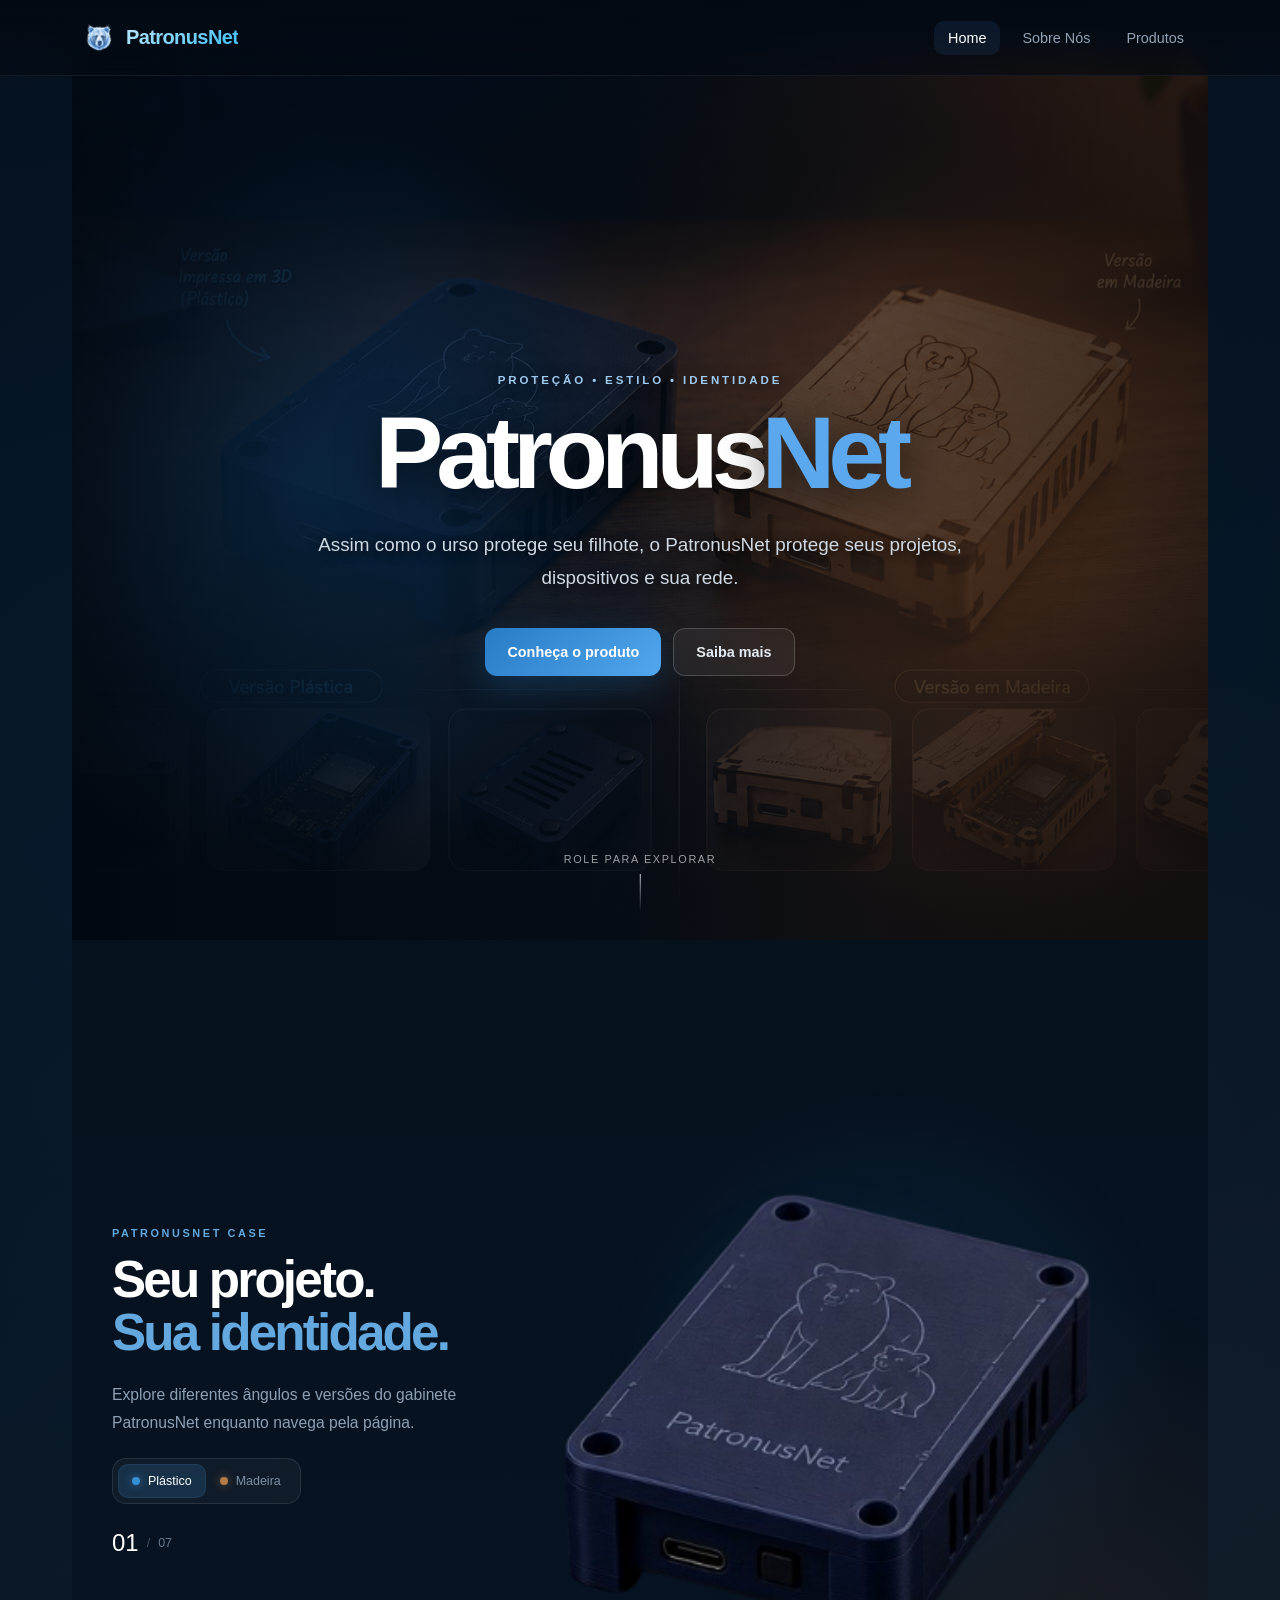
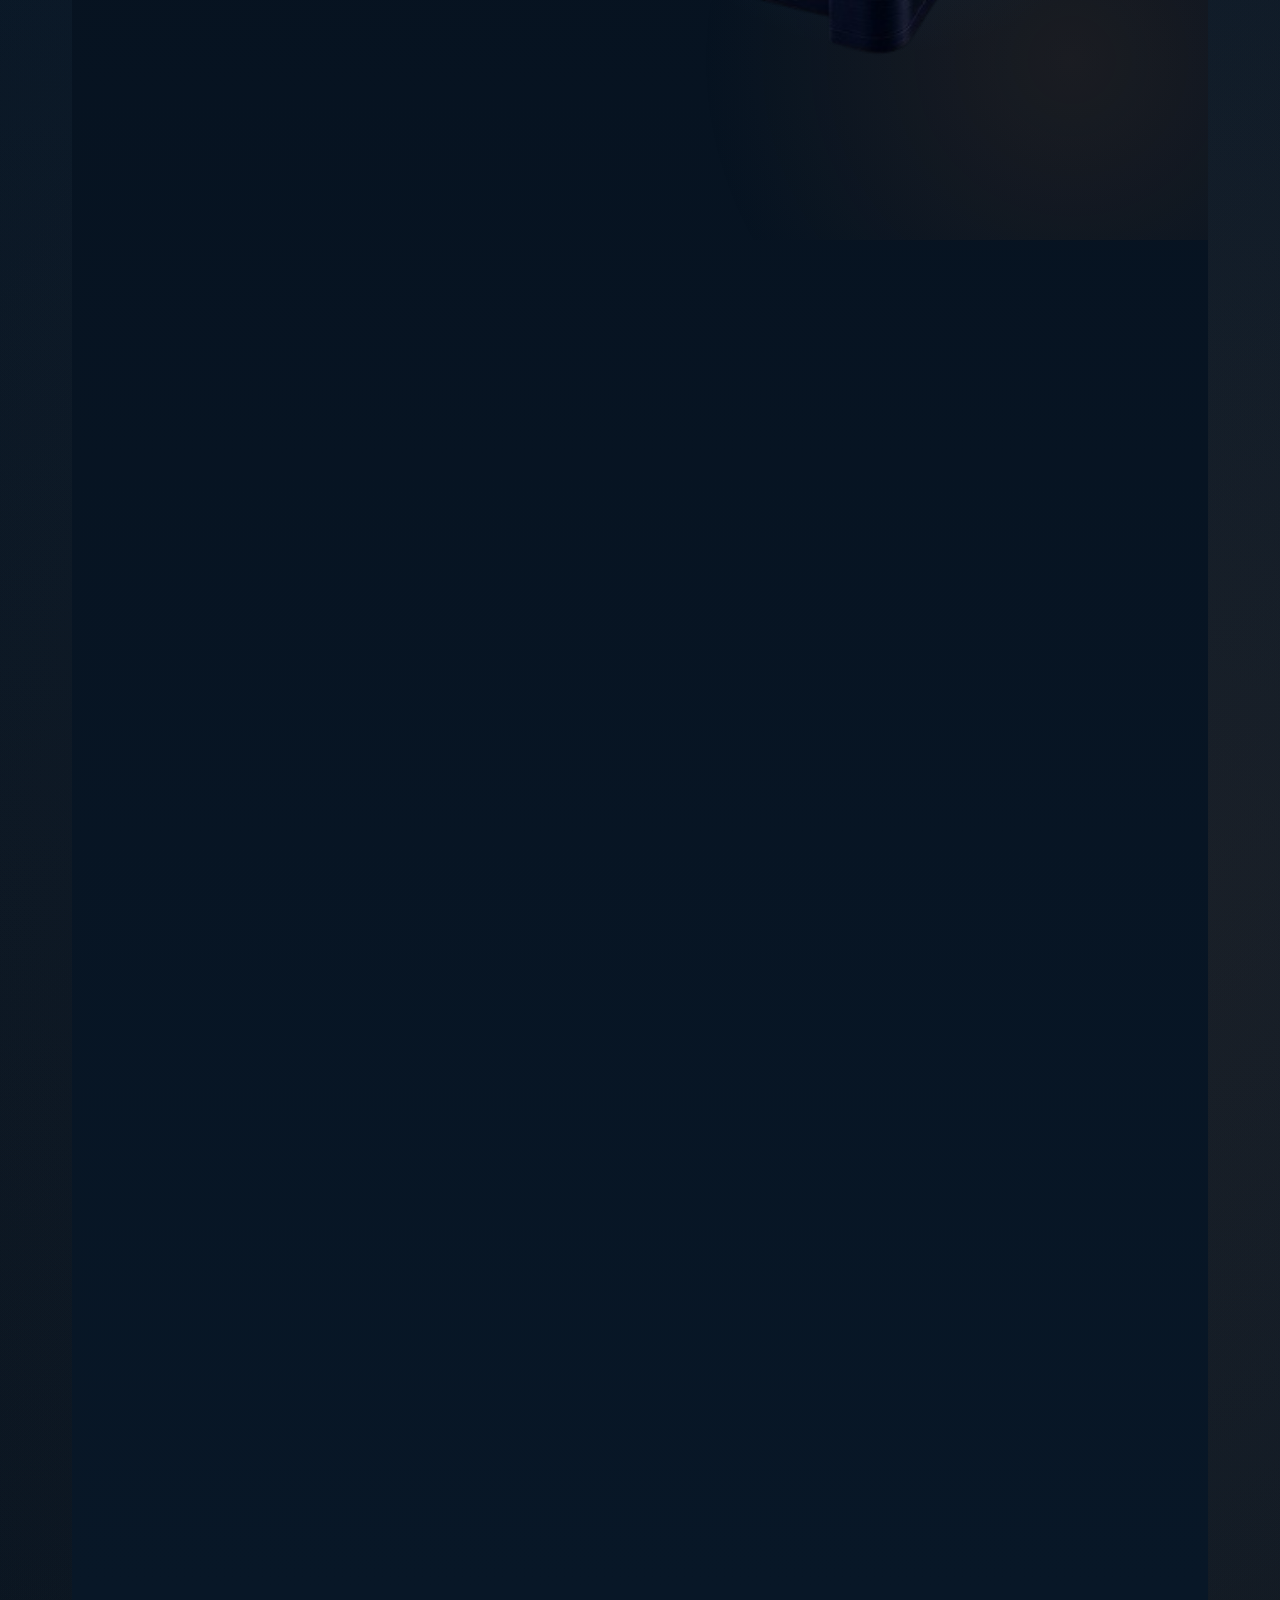
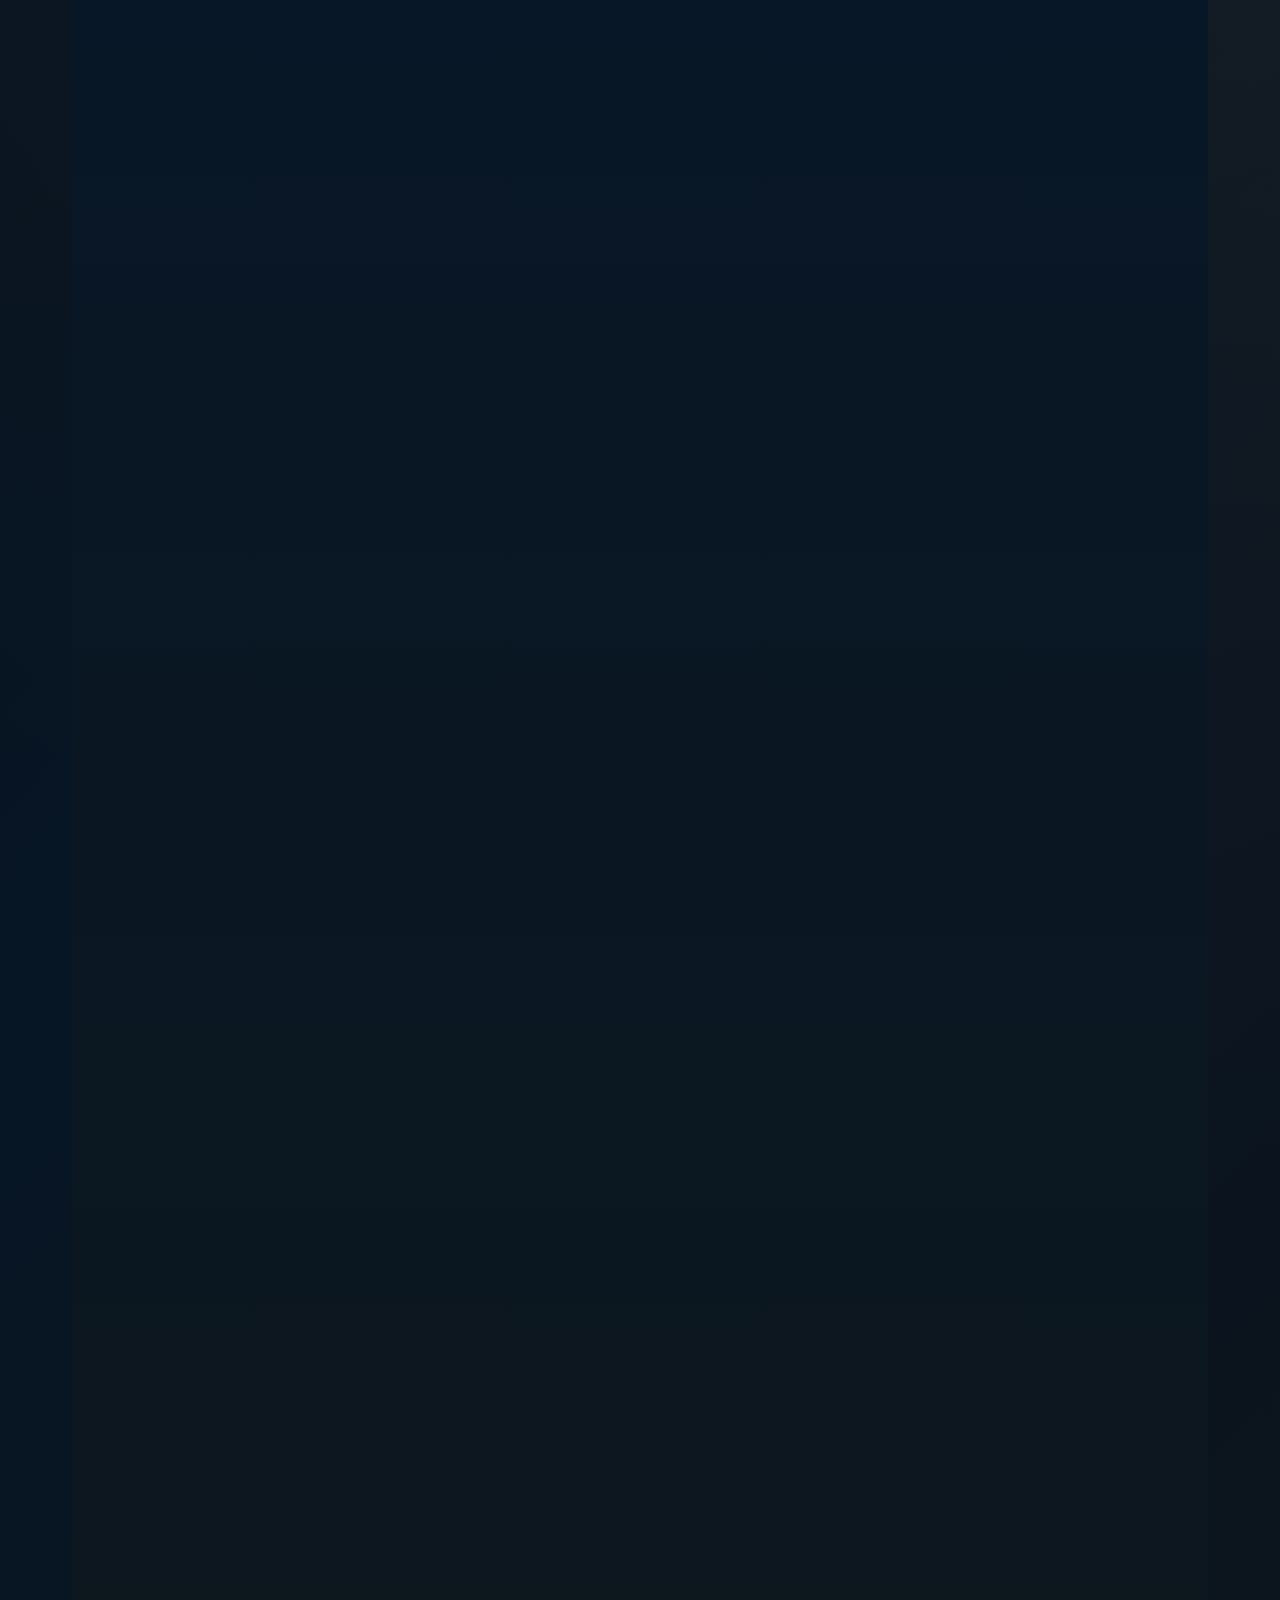
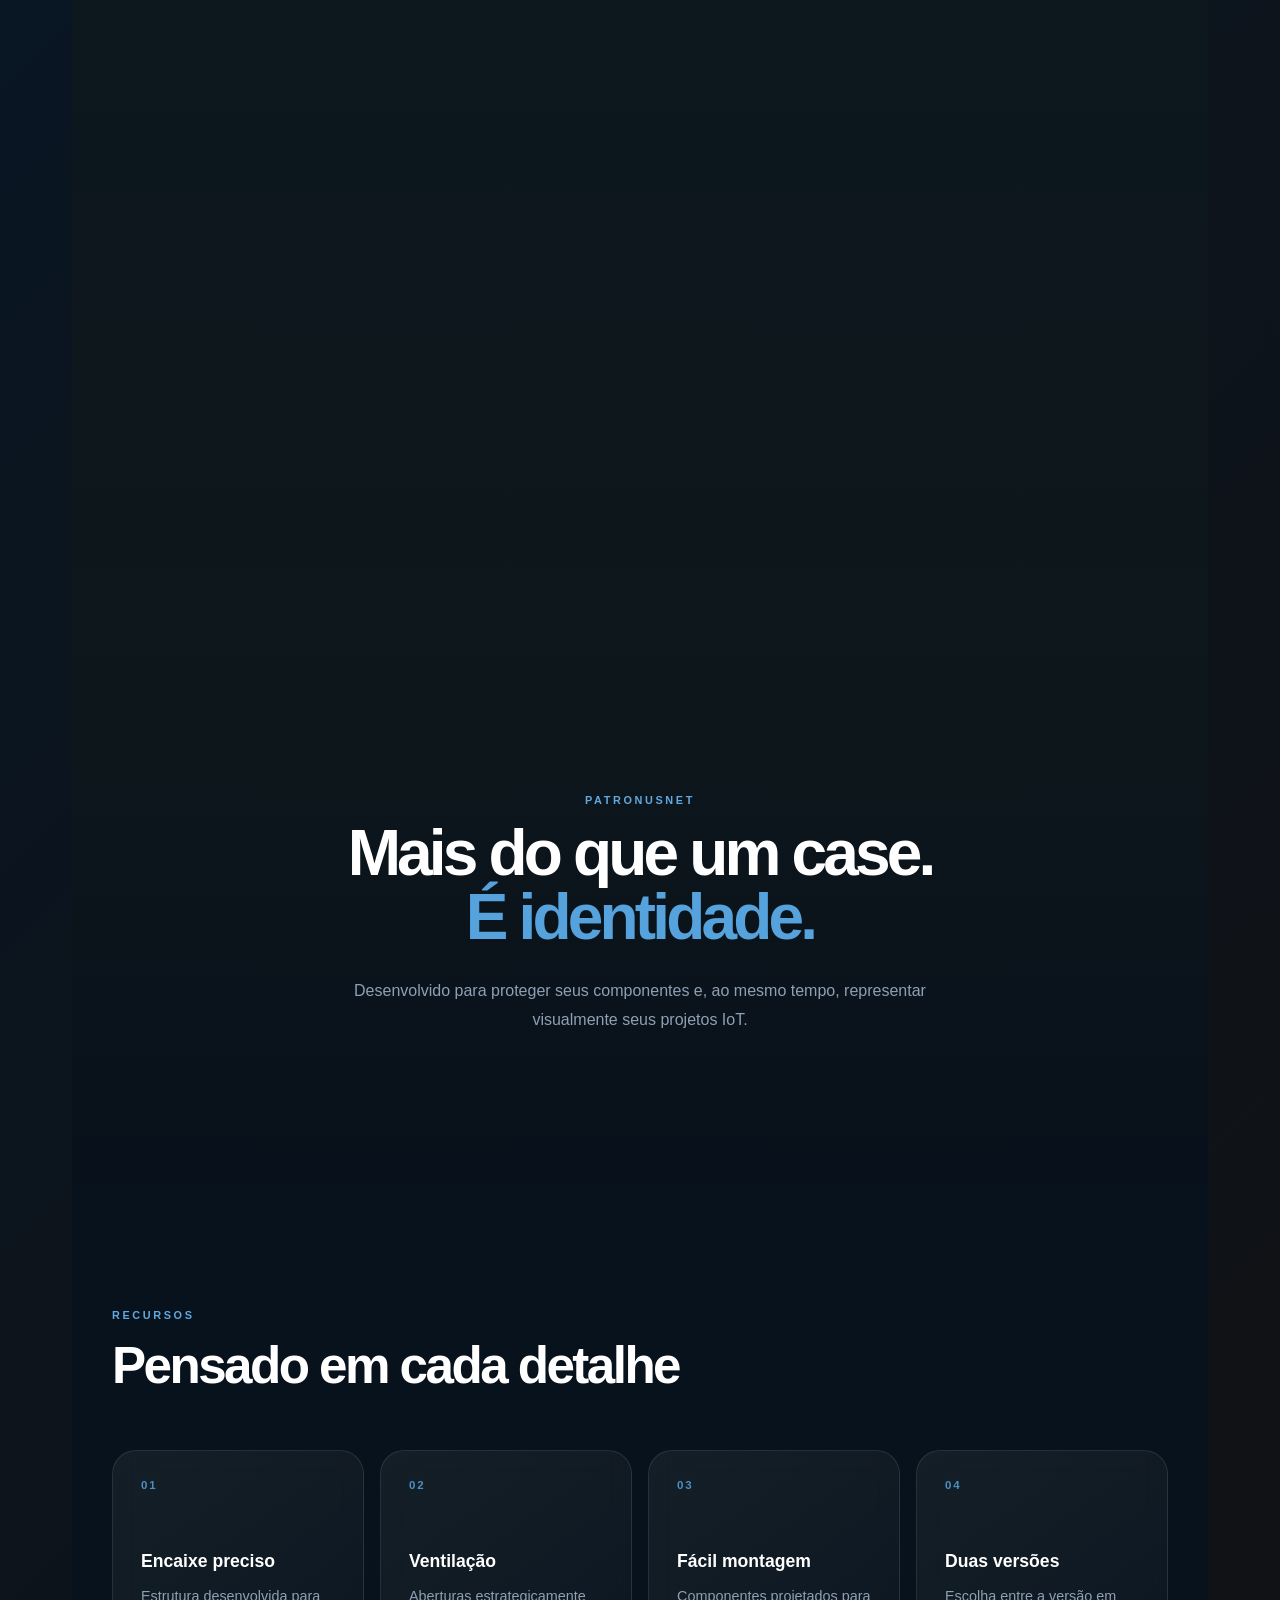
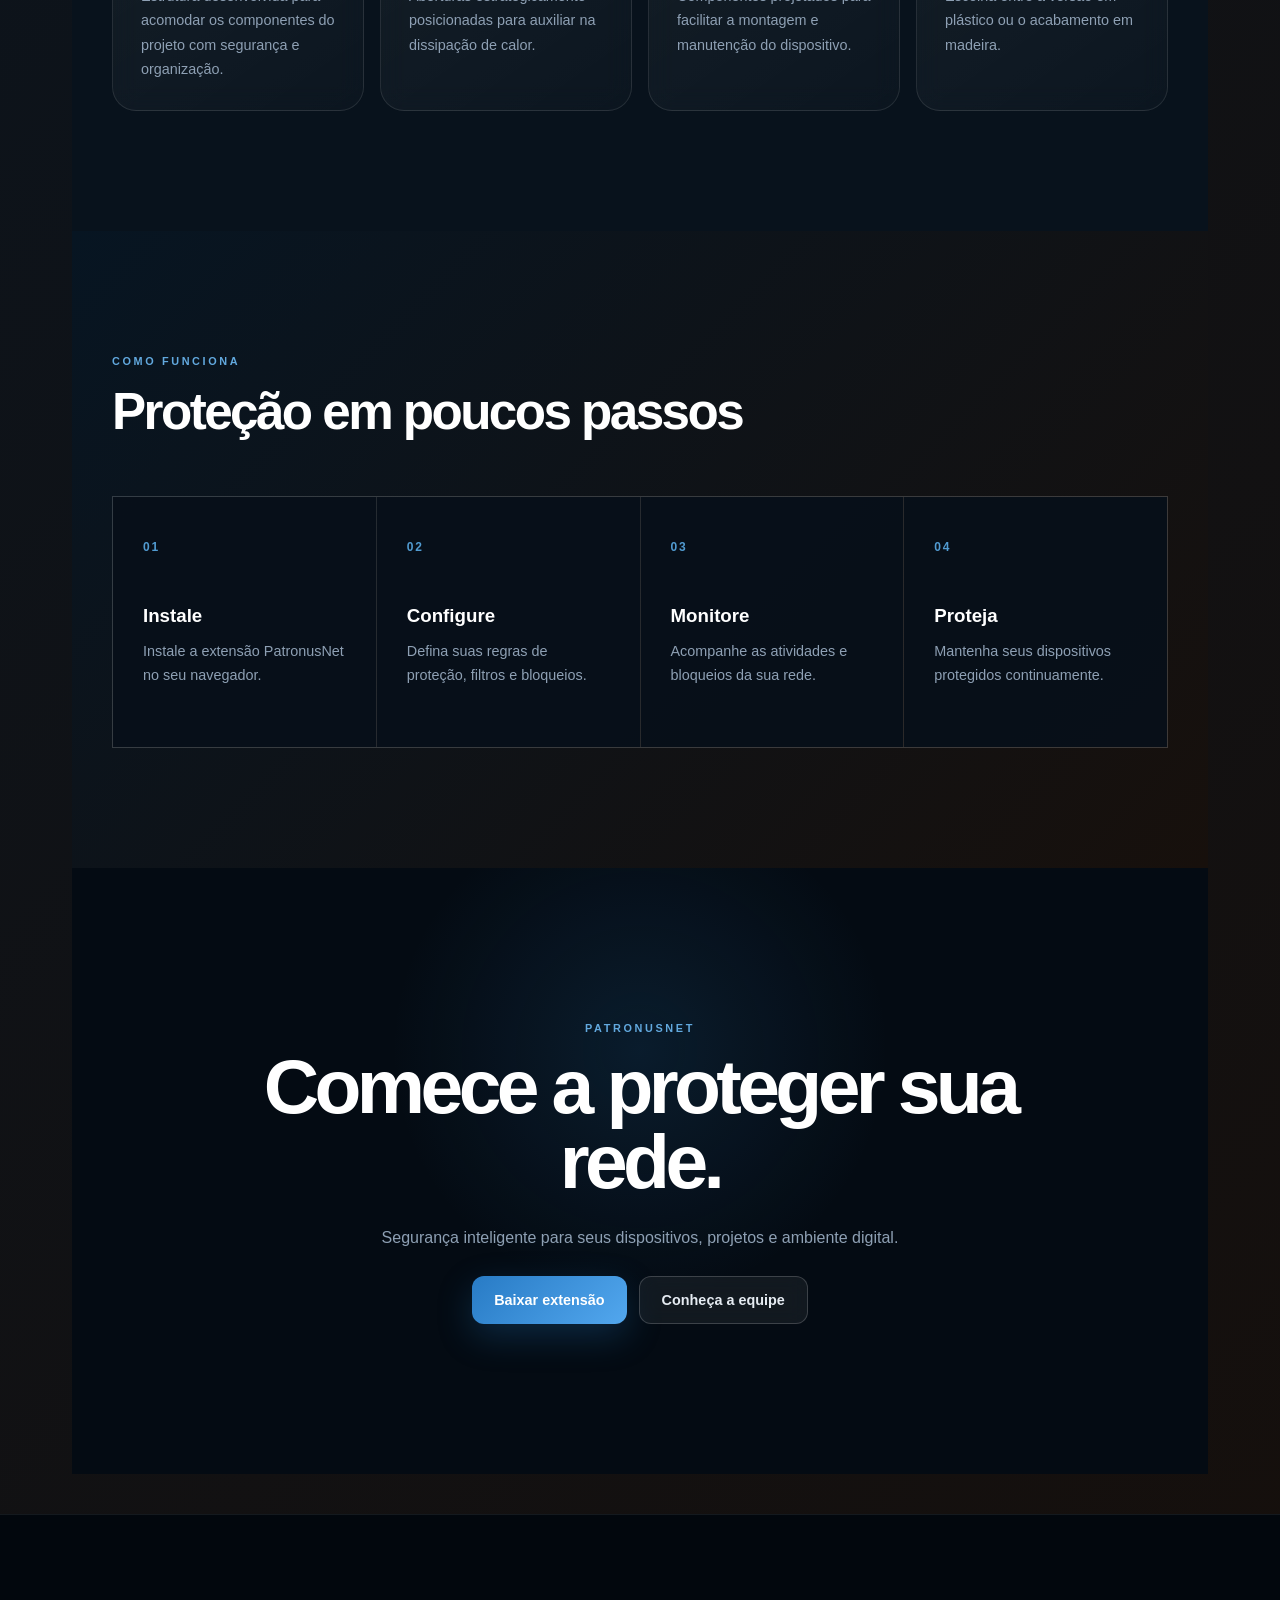
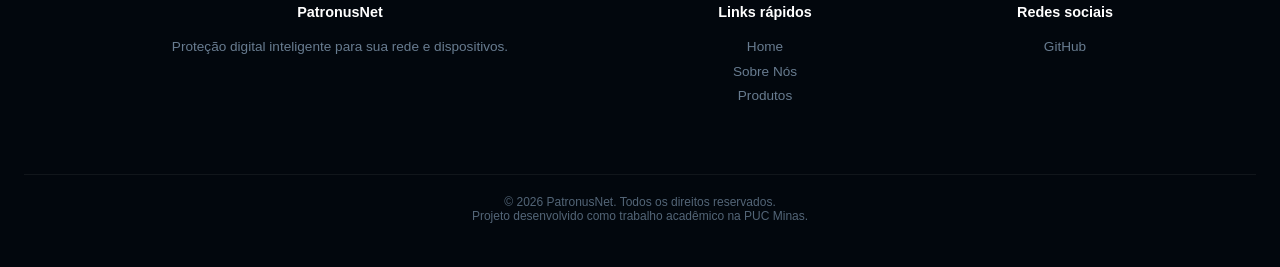
==== index.html @ 96ed6b85 "nova versao" ====
<!DOCTYPE html>
<html lang="pt-BR">

<head>
    <meta charset="UTF-8">

    <meta name="viewport" content="width=device-width, initial-scale=1.0">

    <meta name="description"
        content="PatronusNet: proteção inteligente e monitoramento de atividades online.">

    <meta name="keywords"
        content="PatronusNet, proteção digital, IoT, segurança, rede, DNS">

    <meta name="author" content="PatronusNet">

    <meta property="og:title" content="PatronusNet - Proteção Digital Inteligente">
    <meta property="og:description"
        content="Proteção, estilo e identidade para seus projetos IoT.">
    <meta property="og:type" content="website">

    <title>PatronusNet | Proteção Digital Inteligente</title>

    <link rel="shortcut icon"
        href="assets/img/favi-icon.png"
        type="image/png">

    <link rel="stylesheet" href="assets/css/style.css">
    <link rel="stylesheet" href="assets/css/index.css">
</head>

<body>

    <!-- =========================================
         HEADER
    ========================================== -->

    <header class="site-header">

        <nav class="nav-container">

            <a href="index.html" class="logo-txt">

                <img
                    src="assets/img/favi-icon.png"
                    alt="PatronusNet"
                    class="logo-icon"
                >

                <span>
                    Patronus<span>Net</span>
                </span>

            </a>

            <ul class="nav-links">

                <li>
                    <a href="index.html" class="active">
                        Home
                    </a>
                </li>

                <li>
                    <a href="sobre-nos.html">
                        Sobre Nós
                    </a>
                </li>

                <li>
                    <a href="produto.html">
                        Produtos
                    </a>
                </li>

            </ul>

        </nav>

    </header>


    <main>

        <!-- =========================================
             HERO
        ========================================== -->

        <section class="hero">

            <div class="hero-background"></div>

            <div class="hero-content">

                <span class="hero-kicker">
                    PROTEÇÃO • ESTILO • IDENTIDADE
                </span>

                <h1>
                    Patronus<span>Net</span>
                </h1>

                <p>
                    Assim como o urso protege seu filhote,
                    o PatronusNet protege seus projetos,
                    dispositivos e sua rede.
                </p>

                <div class="hero-buttons">

                    <a href="#produto" class="btn btn-primary">
                        Conheça o produto
                    </a>

                    <a href="produto.html" class="btn btn-secondary">
                        Saiba mais
                    </a>

                </div>

            </div>

            <div class="hero-scroll">

                <span>
                    Role para explorar
                </span>

                <div class="scroll-line"></div>

            </div>

        </section>


        <!-- =========================================
             PRODUTO / SCROLL SEQUENCE
        ========================================== -->

        <section
            class="product-sequence"
            id="produto"
        >

            <div class="sequence-sticky">

                <div class="sequence-container">

                    <!-- Texto -->

                    <div class="sequence-info">

                        <span class="section-label">
                            PATRONUSNET CASE
                        </span>

                        <h2>
                            Seu projeto.
                            <strong>Sua identidade.</strong>
                        </h2>

                        <p>
                            Explore diferentes ângulos e versões
                            do gabinete PatronusNet enquanto
                            navega pela página.
                        </p>


                        <!-- Seletor -->

                        <div class="material-selector">

                            <button
                                class="material-btn active"
                                data-material="plastic"
                                type="button"
                            >
                                <span class="material-dot plastic-dot"></span>

                                Plástico

                            </button>


                            <button
                                class="material-btn"
                                data-material="wood"
                                type="button"
                            >
                                <span class="material-dot wood-dot"></span>

                                Madeira

                            </button>

                        </div>


                        <div class="sequence-counter">

                            <span id="sequenceCurrent">
                                01
                            </span>

                            <span class="counter-divider">
                                /
                            </span>

                            <span id="sequenceTotal">
                                07
                            </span>

                        </div>

                    </div>


                    <!-- Produto -->

                    <div class="sequence-product">

                        <div class="product-glow"></div>

                        <div class="product-frame">

                            <canvas
                                id="productCanvas"
                                aria-label="Visualização do gabinete PatronusNet"
                            ></canvas>

                        </div>

                    </div>

                </div>

            </div>

        </section>


        <!-- =========================================
             INTRO
        ========================================== -->

        <section class="intro-section">

            <div class="section-inner">

                <span class="section-label">
                    PATRONUSNET
                </span>

                <h2>
                    Mais do que um case.
                    <span>É identidade.</span>
                </h2>

                <p>
                    Desenvolvido para proteger seus componentes
                    e, ao mesmo tempo, representar visualmente
                    seus projetos IoT.
                </p>

            </div>

        </section>


        <!-- =========================================
             CARDS
        ========================================== -->

        <section class="features-section">

            <div class="section-inner">

                <div class="section-heading">

                    <span class="section-label">
                        RECURSOS
                    </span>

                    <h2>
                        Pensado em cada detalhe
                    </h2>

                </div>


                <div class="features-grid">

                    <article class="feature-card">

                        <div class="feature-number">
                            01
                        </div>

                        <h3>
                            Encaixe preciso
                        </h3>

                        <p>
                            Estrutura desenvolvida para acomodar
                            os componentes do projeto com segurança
                            e organização.
                        </p>

                    </article>


                    <article class="feature-card">

                        <div class="feature-number">
                            02
                        </div>

                        <h3>
                            Ventilação
                        </h3>

                        <p>
                            Aberturas estrategicamente posicionadas
                            para auxiliar na dissipação de calor.
                        </p>

                    </article>


                    <article class="feature-card">

                        <div class="feature-number">
                            03
                        </div>

                        <h3>
                            Fácil montagem
                        </h3>

                        <p>
                            Componentes projetados para facilitar
                            a montagem e manutenção do dispositivo.
                        </p>

                    </article>


                    <article class="feature-card">

                        <div class="feature-number">
                            04
                        </div>

                        <h3>
                            Duas versões
                        </h3>

                        <p>
                            Escolha entre a versão em plástico
                            ou o acabamento em madeira.
                        </p>

                    </article>

                </div>

            </div>

        </section>


        <!-- =========================================
             COMO FUNCIONA
        ========================================== -->

        <section class="como-funciona">

            <div class="section-inner">

                <div class="section-heading">

                    <span class="section-label">
                        COMO FUNCIONA
                    </span>

                    <h2>
                        Proteção em poucos passos
                    </h2>

                </div>


                <div class="steps-grid">

                    <article class="step">

                        <span>01</span>

                        <h3>
                            Instale
                        </h3>

                        <p>
                            Instale a extensão PatronusNet
                            no seu navegador.
                        </p>

                    </article>


                    <article class="step">

                        <span>02</span>

                        <h3>
                            Configure
                        </h3>

                        <p>
                            Defina suas regras de proteção,
                            filtros e bloqueios.
                        </p>

                    </article>


                    <article class="step">

                        <span>03</span>

                        <h3>
                            Monitore
                        </h3>

                        <p>
                            Acompanhe as atividades e
                            bloqueios da sua rede.
                        </p>

                    </article>


                    <article class="step">

                        <span>04</span>

                        <h3>
                            Proteja
                        </h3>

                        <p>
                            Mantenha seus dispositivos
                            protegidos continuamente.
                        </p>

                    </article>

                </div>

            </div>

        </section>


        <!-- =========================================
             CTA
        ========================================== -->

        <section class="cta-section">

            <div class="cta-content">

                <span class="section-label">
                    PATRONUSNET
                </span>

                <h2>
                    Comece a proteger
                    sua rede.
                </h2>

                <p>
                    Segurança inteligente para seus dispositivos,
                    projetos e ambiente digital.
                </p>

                <div class="cta-buttons">

                    <a
                        href="produto.html"
                        class="btn btn-primary"
                    >
                        Baixar extensão
                    </a>

                    <a
                        href="sobre-nos.html"
                        class="btn btn-secondary"
                    >
                        Conheça a equipe
                    </a>

                </div>

            </div>

        </section>

    </main>


    <!-- =========================================
         FOOTER
    ========================================== -->

    <footer>

        <div class="footer-content">

            <div class="footer-section">

                <h4>
                    PatronusNet
                </h4>

                <p>
                    Proteção digital inteligente
                    para sua rede e dispositivos.
                </p>

            </div>


            <div class="footer-section">

                <h4>
                    Links rápidos
                </h4>

                <ul>

                    <li>
                        <a href="index.html">
                            Home
                        </a>
                    </li>

                    <li>
                        <a href="sobre-nos.html">
                            Sobre Nós
                        </a>
                    </li>

                    <li>
                        <a href="produto.html">
                            Produtos
                        </a>
                    </li>

                </ul>

            </div>


            <div class="footer-section">

                <h4>
                    Redes sociais
                </h4>

                <ul>

                    <li>
                        <a
                            href="https://github.com/rainbowcrack/patronusnet-site"
                            target="_blank"
                            rel="noreferrer"
                        >
                            GitHub
                        </a>
                    </li>

                </ul>

            </div>

        </div>


        <div class="footer-bottom">

            <p>
                &copy;
                <span id="ano"></span>
                PatronusNet.
                Todos os direitos reservados.
            </p>

            <p>
                Projeto desenvolvido como trabalho acadêmico
                na PUC Minas.
            </p>

        </div>

    </footer>


    <script src="assets/js/script.js"></script>
    <script src="assets/js/index.js"></script>

</body>

</html>
---- assets/css/style.css ----
/* Reset e Variáveis */
* {
    margin: 0;
    padding: 0;
    box-sizing: border-box;
    font-family: 'Segoe UI', Tahoma, Geneva, Verdana, sans-serif;
}

:root {
    --bg-color: #0a0f1d;
    --card-bg: rgba(255, 255, 255, 0.03);
    --card-border: rgba(255, 255, 255, 0.08);
    --text-color: #f0f4f8;
    --text-muted: #a0aec0;
    --grad-primary: linear-gradient(135deg, #00c6ff 0%, #0072ff 100%);
    --grad-text: linear-gradient(135deg, #e0f2fe 0%, #38bdf8 100%);
}

body {
    background-color: var(--bg-color);
    color: var(--text-color);
    min-height: 100vh;
    display: flex;
    flex-direction: column;
    overflow-x: hidden;
    position: relative;
}

/* Canvas de Grafos no Fundo */
#canvas-grafos {
    position: fixed;
    top: 0;
    left: 0;
    width: 100%;
    height: 100%;
    z-index: -1;
    pointer-events: none;
    opacity: 0.4; /* Leve e não cansativo */
}

/* Header e Navegação */
header {
    background: rgba(10, 15, 29, 0.8);
    backdrop-filter: blur(14px);
    border-bottom: 1px solid var(--card-border);
    position: sticky;
    top: 0;
    z-index: 100;
}

.nav-container {
    max-width: 1200px;
    margin: 0 auto;
    display: flex;
    justify-content: space-between;
    align-items: center;
    padding: 1rem 2rem;
    gap: 1rem;
    flex-wrap: wrap;
}

.logo-txt {
    font-size: 1.5rem;
    font-weight: 700;
    background: var(--grad-text);
    -webkit-background-clip: text;
    -webkit-text-fill-color: transparent;
    text-decoration: none;
}

.nav-links {
    display: flex;
    flex-wrap: wrap;
    gap: 1rem;
    list-style: none;
    justify-content: center;
    align-items: center;
}

.nav-links li {
    list-style: none;
}

.nav-links a {
    color: var(--text-muted);
    text-decoration: none;
    font-weight: 500;
    transition: color 0.3s ease, transform 0.3s ease;
}

.nav-links a:hover,
.nav-links a.active {
    color: #38bdf8;
}

/* Conteúdo Base */
main {
    flex: 1;
    max-width: 1200px;
    width: min(100%, 1200px);
    margin: 0 auto;
    padding: 2.5rem 2rem;
}

/* Footer */
footer {
    background: rgba(7, 11, 21, 0.9);
    border-top: 1px solid var(--card-border);
    text-align: center;
    padding: 1.5rem;
    color: var(--text-muted);
    font-size: 0.9rem;
}

/* Componentes Comuns: Cards */
.card {
    background: var(--card-bg);
    border: 1px solid var(--card-border);
    border-radius: 12px;
    padding: 2rem;
    backdrop-filter: blur(6px);
    transition: transform 0.3s ease, border-color 0.3s ease;
}

.card:hover {
    transform: translateY(-5px);
    border-color: rgba(56, 189, 248, 0.4);
}

/* Botões */
.btn {
    display: inline-block;
    padding: 0.75rem 1.5rem;
    border-radius: 8px;
    text-decoration: none;
    font-weight: 600;
    transition: all 0.3s ease;
    cursor: pointer;
}

.btn-primary {
    background: var(--grad-primary);
    color: #fff;
    border: none;
}

.btn-primary:hover {
    box-shadow: 0 0 15px rgba(0, 198, 255, 0.4);
}

.btn-secondary {
    background: transparent;
    color: var(--text-muted);
    border: 1px solid var(--card-border);
}

.btn-secondary:hover {
    background: rgba(255, 255, 255, 0.05);
    color: #fff;
}

.logo-txt {
    display: inline-flex;  
    align-items: center;   
    gap: 0.5em;            
    text-decoration: none;
    white-space: nowrap;   
}

.logo-icon {
    height: 1.2em;
    width: auto;
    max-height: 100%;
    object-fit: contain;
    vertical-align: middle;
}

@media (max-width: 900px) {
    .nav-container {
        padding: 1rem 1.2rem;
    }

    .nav-links {
        gap: 0.9rem;
    }

    main {
        padding: 2rem 1.2rem;
    }
}

@media (max-width: 680px) {
    .nav-container {
        justify-content: center;
        text-align: center;
    }

    .logo-txt {
        width: 100%;
        justify-content: center;
    }

    .nav-links {
        justify-content: center;
    }

    .nav-links a {
        font-size: 0.95rem;
    }

    main {
        padding: 1.5rem 1rem;
    }

    .card {
        padding: 1.5rem;
    }

    .btn {
        width: 100%;
        text-align: center;
    }
}

@media (max-width: 480px) {
    header {
        padding: 0.75rem 0;
    }

    .nav-container {
        padding: 0.75rem 1rem;
    }

    .nav-links {
        gap: 0.75rem;
    }

    main {
        padding: 1.25rem 0.9rem;
    }

    footer {
        font-size: 0.82rem;
        padding: 1rem 0.8rem;
    }
}
---- assets/css/index.css ----
/* =========================================================
   PATRONUSNET
   INDEX PAGE
========================================================= */

:root {

    --blue-950: #030912;
    --blue-900: #06111f;
    --blue-800: #0a1b2e;
    --blue-700: #0d2740;

    --blue: #3188d8;
    --blue-light: #65b5ff;

    --wood: #9b6a3d;
    --wood-light: #d6a36b;

    --brown-dark: #2b1b12;

    --white: #f4f7fb;
    --text: #dbe5ef;
    --muted: #8ea0b4;

    --glass: rgba(255, 255, 255, 0.045);
    --glass-border: rgba(255, 255, 255, 0.10);

    --radius: 24px;

    --header-height: 76px;
}


/* =========================================================
   RESET
========================================================= */

* {
    box-sizing: border-box;
}

html {
    scroll-behavior: smooth;
}

body {
    margin: 0;

    color: var(--text);

    background:
        radial-gradient(
            circle at 10% 10%,
            rgba(24, 83, 137, 0.20),
            transparent 35%
        ),
        radial-gradient(
            circle at 90% 30%,
            rgba(112, 69, 39, 0.18),
            transparent 32%
        ),
        linear-gradient(
            135deg,
            #02070e 0%,
            #071625 45%,
            #160f0b 100%
        );

    font-family:
        Inter,
        system-ui,
        -apple-system,
        BlinkMacSystemFont,
        "Segoe UI",
        sans-serif;
}


/* =========================================================
   HEADER
========================================================= */

.site-header {

    position: fixed;

    top: 0;
    left: 0;

    width: 100%;

    height: var(--header-height);

    z-index: 1000;

    background:
        linear-gradient(
            180deg,
            rgba(3, 9, 18, 0.92),
            rgba(3, 9, 18, 0.58)
        );

    border-bottom:
        1px solid rgba(255,255,255,0.07);

    backdrop-filter: blur(18px);
    -webkit-backdrop-filter: blur(18px);
}

.nav-container {

    width: min(1180px, calc(100% - 40px));

    height: 100%;

    margin: auto;

    display: flex;

    align-items: center;

    justify-content: space-between;
}

.logo-txt {

    display: flex;

    align-items: center;

    gap: 10px;

    color: white;

    text-decoration: none;

    font-size: 1.25rem;

    font-weight: 700;

    letter-spacing: -0.03em;
}

.logo-txt span span {
    color: var(--blue-light);
}

.logo-icon {

    width: 34px;
    height: 34px;

    object-fit: contain;
}

.nav-links {

    display: flex;

    align-items: center;

    gap: 8px;

    list-style: none;

    margin: 0;
    padding: 0;
}

.nav-links a {

    display: block;

    padding: 9px 14px;

    color: #91a2b5;

    text-decoration: none;

    font-size: 0.9rem;

    border-radius: 10px;

    transition:
        color .25s ease,
        background .25s ease;
}

.nav-links a:hover,
.nav-links a.active {

    color: white;

    background:
        rgba(75, 151, 221, 0.10);
}


/* =========================================================
   HERO
========================================================= */

.hero {

    position: relative;

    min-height: 100svh;

    width: 100%;

    overflow: hidden;

    display: flex;

    align-items: center;

    justify-content: center;

    isolation: isolate;
}


/*
    A imagem enviada deve estar em:

    assets/img/case/hero.png
*/

.hero-background {

    position: absolute;

    inset: 0;

    z-index: -3;

    background-image:
        linear-gradient(
            90deg,
            rgba(2, 10, 19, 0.88) 0%,
            rgba(4, 15, 27, 0.48) 45%,
            rgba(48, 27, 15, 0.54) 100%
        ),
        linear-gradient(
            180deg,
            rgba(2, 8, 15, 0.30),
            rgba(2, 8, 15, 0.72)
        ),
        url("../img/case/hero.png");

    background-size: cover;

    background-position: center;

    transform: scale(1.015);
}


/*
    Azul + marrom translúcido
*/

.hero::before {

    content: "";

    position: absolute;

    inset: 0;

    z-index: -2;

    background:
        radial-gradient(
            circle at 20% 50%,
            rgba(24, 100, 170, 0.32),
            transparent 38%
        ),
        radial-gradient(
            circle at 85% 55%,
            rgba(142, 87, 45, 0.30),
            transparent 38%
        );

    pointer-events: none;
}


/*
    Escurecimento nas extremidades
*/

.hero::after {

    content: "";

    position: absolute;

    inset: 0;

    z-index: -1;

    background:
        linear-gradient(
            90deg,
            rgba(2, 7, 13, .55),
            transparent 30%,
            transparent 70%,
            rgba(2, 7, 13, .45)
        );

    pointer-events: none;
}

.hero-content {

    width: min(1100px, calc(100% - 40px));

    padding-top: 70px;

    text-align: center;

    display: flex;

    flex-direction: column;

    align-items: center;
}

.hero-kicker {

    color: #9ec9ef;

    font-size: .72rem;

    font-weight: 700;

    letter-spacing: .25em;

    margin-bottom: 18px;

    text-shadow:
        0 2px 15px rgba(0,0,0,.7);
}

.hero h1 {

    margin: 0;

    color: white;

    font-size:
        clamp(3.2rem, 8vw, 7.5rem);

    line-height: .95;

    letter-spacing: -.07em;

    font-weight: 700;

    text-shadow:
        0 8px 40px rgba(0,0,0,.65);
}

.hero h1 span {

    color: #5ca8ee;
}

.hero-content > p {

    max-width: 690px;

    margin: 26px auto 0;

    color: #d0d9e3;

    font-size:
        clamp(1rem, 1.8vw, 1.18rem);

    line-height: 1.75;

    text-shadow:
        0 2px 12px rgba(0,0,0,.85);
}

.hero-buttons {

    display: flex;

    gap: 12px;

    margin-top: 34px;

    flex-wrap: wrap;

    justify-content: center;
}

.btn {

    display: inline-flex;

    align-items: center;

    justify-content: center;

    min-height: 48px;

    padding: 0 22px;

    border-radius: 12px;

    text-decoration: none;

    font-weight: 600;

    font-size: .9rem;

    transition:
        transform .25s ease,
        background .25s ease,
        border-color .25s ease,
        box-shadow .25s ease;
}

.btn:hover {

    transform: translateY(-2px);
}

.btn-primary {

    color: white;

    background:
        linear-gradient(
            135deg,
            #287bc5,
            #52a7ee
        );

    box-shadow:
        0 12px 35px rgba(37, 126, 205, .25);
}

.btn-primary:hover {

    box-shadow:
        0 16px 45px rgba(37, 126, 205, .38);
}

.btn-secondary {

    color: #e5ebf2;

    border:
        1px solid rgba(255,255,255,.18);

    background:
        rgba(255,255,255,.06);

    backdrop-filter: blur(10px);
}

.btn-secondary:hover {

    background:
        rgba(255,255,255,.11);

    border-color:
        rgba(255,255,255,.30);
}

.hero-scroll {

    position: absolute;

    bottom: 28px;

    left: 50%;

    transform: translateX(-50%);

    display: flex;

    flex-direction: column;

    align-items: center;

    gap: 9px;

    color: rgba(255,255,255,.60);

    font-size: .68rem;

    letter-spacing: .15em;

    text-transform: uppercase;
}

.scroll-line {

    width: 1px;

    height: 38px;

    background:
        linear-gradient(
            to bottom,
            rgba(255,255,255,.8),
            transparent
        );

    animation:
        scrollPulse 1.8s ease-in-out infinite;
}

@keyframes scrollPulse {

    0%,
    100% {
        opacity: .35;
        transform: scaleY(.65);
        transform-origin: top;
    }

    50% {
        opacity: 1;
        transform: scaleY(1);
    }
}


/* =========================================================
   PRODUCT SCROLL
========================================================= */

.product-sequence {

    position: relative;

    height: 500vh;

    background:
        linear-gradient(
            180deg,
            #06111e 0%,
            #081727 50%,
            #0e171b 100%
        );
}

.sequence-sticky {

    position: sticky;

    top: 0;

    height: 100svh;

    min-height: 650px;

    overflow: hidden;

    display: flex;

    align-items: center;
}

.sequence-sticky::before {

    content: "";

    position: absolute;

    inset: 0;

    background:
        radial-gradient(
            circle at 72% 48%,
            rgba(44, 125, 190, .16),
            transparent 30%
        ),
        radial-gradient(
            circle at 88% 80%,
            rgba(119, 73, 40, .18),
            transparent 30%
        );

    pointer-events: none;
}

.sequence-container {

    position: relative;

    width: min(1200px, calc(100% - 50px));

    height: 100%;

    margin: auto;

    display: grid;

    grid-template-columns:
        minmax(260px, .8fr)
        minmax(400px, 1.5fr);

    align-items: center;

    gap: 20px;
}

.sequence-info {

    position: relative;

    z-index: 5;

    padding-left: 15px;
}

.section-label {

    display: inline-block;

    color: #62a9df;

    font-size: .68rem;

    font-weight: 700;

    letter-spacing: .24em;

    text-transform: uppercase;

    margin-bottom: 15px;
}

.sequence-info h2 {

    margin: 0;

    max-width: 470px;

    color: white;

    font-size:
        clamp(2.1rem, 4vw, 4rem);

    line-height: 1.03;

    letter-spacing: -.055em;
}

.sequence-info h2 strong {

    display: block;

    color: #63a9df;

    font-weight: 600;
}

.sequence-info > p {

    max-width: 440px;

    color: var(--muted);

    font-size: .98rem;

    line-height: 1.75;

    margin: 22px 0;
}


/* =========================================================
   MATERIAL SELECTOR
========================================================= */

.material-selector {

    display: inline-flex;

    padding: 5px;

    border:
        1px solid rgba(255,255,255,.10);

    background:
        rgba(255,255,255,.045);

    border-radius: 14px;

    backdrop-filter: blur(15px);
}

.material-btn {

    border: 0;

    background: transparent;

    color: #7f92a5;

    padding: 10px 14px;

    border-radius: 10px;

    font: inherit;

    font-size: .78rem;

    cursor: pointer;

    display: flex;

    align-items: center;

    gap: 8px;

    transition:
        color .25s ease,
        background .25s ease;
}

.material-btn:hover {

    color: white;
}

.material-btn.active {

    color: white;

    background:
        rgba(65, 143, 207, .18);

    box-shadow:
        inset 0 0 0 1px
        rgba(101,181,255,.10);
}

.material-dot {

    width: 8px;
    height: 8px;

    border-radius: 50%;
}

.plastic-dot {

    background: #378fd4;

    box-shadow:
        0 0 10px rgba(55,143,212,.7);
}

.wood-dot {

    background: #b67c49;

    box-shadow:
        0 0 10px rgba(182,124,73,.6);
}


/* =========================================================
   COUNTER
========================================================= */

.sequence-counter {

    margin-top: 25px;

    display: flex;

    align-items: center;

    gap: 8px;

    font-variant-numeric: tabular-nums;

    color: #64788c;

    font-size: .78rem;
}

.sequence-counter #sequenceCurrent {

    color: white;

    font-size: 1.5rem;

    font-weight: 500;
}

.counter-divider {

    color: #415263;
}


/* =========================================================
   PRODUCT CANVAS
========================================================= */

.sequence-product {

    position: relative;

    height: 100%;

    min-height: 500px;

    display: flex;

    align-items: center;

    justify-content: center;
}

.product-glow {

    position: absolute;

    width: 60%;

    aspect-ratio: 1;

    border-radius: 50%;

    background:
        radial-gradient(
            circle,
            rgba(50, 137, 206, .20),
            transparent 65%
        );

    filter: blur(25px);
}

.product-frame {

    position: relative;

    width: 100%;

    max-width: 760px;

    aspect-ratio: 1.25;

    display: flex;

    align-items: center;

    justify-content: center;
}

#productCanvas {

    width: 100%;

    height: 100%;

    display: block;

    object-fit: contain;
}


/* =========================================================
   INTRO
========================================================= */

.intro-section {

    padding: 150px 20px;

    background:
        linear-gradient(
            180deg,
            #0e171b,
            #08111b
        );

    text-align: center;
}

.section-inner {

    width: min(1100px, calc(100% - 40px));

    margin: auto;
}

.intro-section h2 {

    margin: 0 auto;

    max-width: 750px;

    color: white;

    font-size:
        clamp(2.5rem, 5vw, 5rem);

    line-height: 1;

    letter-spacing: -.06em;
}

.intro-section h2 span {

    display: block;

    color: #55a2dc;
}

.intro-section p {

    max-width: 620px;

    margin: 28px auto 0;

    color: var(--muted);

    line-height: 1.8;

    font-size: 1rem;
}


/* =========================================================
   FEATURES
========================================================= */

.features-section {

    padding: 120px 20px;

    background:
        #08121c;
}

.section-heading {

    margin-bottom: 55px;
}

.section-heading h2 {

    margin: 0;

    color: white;

    font-size:
        clamp(2rem, 4vw, 3.6rem);

    letter-spacing: -.05em;
}

.features-grid {

    display: grid;

    grid-template-columns:
        repeat(4, 1fr);

    gap: 16px;
}

.feature-card {

    min-height: 260px;

    padding: 28px;

    border:
        1px solid var(--glass-border);

    border-radius: var(--radius);

    background:
        linear-gradient(
            145deg,
            rgba(255,255,255,.055),
            rgba(255,255,255,.018)
        );

    backdrop-filter: blur(12px);

    transition:
        transform .3s ease,
        border-color .3s ease,
        background .3s ease;
}

.feature-card:hover {

    transform: translateY(-6px);

    border-color:
        rgba(83, 158, 213, .28);

    background:
        rgba(255,255,255,.065);
}

.feature-number {

    color: #4b8fc1;

    font-size: .72rem;

    font-weight: 700;

    letter-spacing: .15em;

    margin-bottom: 60px;
}

.feature-card h3 {

    margin: 0 0 12px;

    color: white;

    font-size: 1.1rem;
}

.feature-card p {

    margin: 0;

    color: var(--muted);

    font-size: .9rem;

    line-height: 1.7;
}


/* =========================================================
   STEPS
========================================================= */

.como-funciona {

    padding: 120px 20px;

    background:
        linear-gradient(
            135deg,
            #071522,
            #17100c
        );
}

.steps-grid {

    display: grid;

    grid-template-columns:
        repeat(4, 1fr);

    gap: 1px;

    background:
        rgba(255,255,255,.10);

    border:
        1px solid rgba(255,255,255,.08);
}

.step {

    padding: 40px 30px;

    background:
        rgba(5,14,23,.92);

    min-height: 250px;
}

.step span {

    color: #519bd1;

    font-size: .75rem;

    font-weight: 700;

    letter-spacing: .16em;
}

.step h3 {

    color: white;

    margin: 50px 0 12px;
}

.step p {

    margin: 0;

    color: var(--muted);

    line-height: 1.7;

    font-size: .9rem;
}


/* =========================================================
   CTA
========================================================= */

.cta-section {

    padding: 150px 20px;

    text-align: center;

    background:
        radial-gradient(
            circle at 50% 30%,
            rgba(40, 117, 177, .16),
            transparent 35%
        ),
        #040b13;
}

.cta-content {

    width: min(800px, 100%);

    margin: auto;
}

.cta-section h2 {

    margin: 0;

    color: white;

    font-size:
        clamp(2.8rem, 6vw, 5.5rem);

    line-height: .98;

    letter-spacing: -.06em;
}

.cta-section p {

    max-width: 550px;

    margin: 25px auto;

    color: var(--muted);

    line-height: 1.7;
}

.cta-buttons {

    display: flex;

    justify-content: center;

    gap: 12px;

    flex-wrap: wrap;
}


/* =========================================================
   FOOTER
========================================================= */

footer {

    border-top:
        1px solid rgba(255,255,255,.07);

    background:
        #02070d;
}

.footer-content {

    width: min(1100px, calc(100% - 40px));

    margin: auto;

    padding: 65px 0;

    display: grid;

    grid-template-columns:
        2fr 1fr 1fr;

    gap: 50px;
}

.footer-section h4 {

    margin: 0 0 15px;

    color: white;
}

.footer-section p,
.footer-section li,
.footer-section a {

    color: #687c90;

    font-size: .85rem;

    line-height: 1.8;
}

.footer-section ul {

    list-style: none;

    padding: 0;

    margin: 0;
}

.footer-section a {

    text-decoration: none;

    transition: color .2s ease;
}

.footer-section a:hover {

    color: white;
}

.footer-bottom {

    border-top:
        1px solid rgba(255,255,255,.06);

    padding: 20px;

    text-align: center;

    color: #536577;

    font-size: .75rem;
}


/* =========================================================
   RESPONSIVE
========================================================= */

@media (max-width: 900px) {

    .nav-links {
        display: none;
    }

    .sequence-container {

        grid-template-columns: 1fr;

        grid-template-rows: auto 1fr;

        width: min(700px, calc(100% - 35px));
    }

    .sequence-info {

        padding-top: 70px;

        padding-left: 0;
    }

    .sequence-info > p {

        display: none;
    }

    .sequence-product {

        min-height: 0;

        height: 65vh;
    }

    .product-frame {

        max-width: 650px;
    }

    .features-grid,
    .steps-grid {

        grid-template-columns:
            repeat(2, 1fr);
    }

    .footer-content {

        grid-template-columns: 1fr 1fr;
    }
}


@media (max-width: 600px) {

    .hero {

        min-height: 100svh;
    }

    .hero-content {

        padding-top: 45px;
    }

    .hero h1 {

        font-size: 3.5rem;
    }

    .hero-content > p {

        font-size: .92rem;

        line-height: 1.6;
    }

    .hero-buttons {

        flex-direction: column;

        width: 100%;

        max-width: 300px;
    }

    .hero-buttons .btn {

        width: 100%;
    }

    .product-sequence {

        height: 450vh;
    }

    .sequence-info h2 {

        font-size: 2.35rem;
    }

    .sequence-sticky {

        min-height: 600px;
    }

    .sequence-container {

        grid-template-rows:
            auto 1fr;
    }

    .sequence-product {

        height: 48vh;
    }

    .material-btn {

        padding: 9px 11px;
    }

    .features-grid,
    .steps-grid {

        grid-template-columns: 1fr;
    }

    .feature-card {

        min-height: 220px;
    }

    .footer-content {

        grid-template-columns: 1fr;
    }

    .intro-section,
    .features-section,
    .como-funciona,
    .cta-section {

        padding-top: 90px;

        padding-bottom: 90px;
    }
}


/* =========================================================
   REDUCED MOTION
========================================================= */

@media (prefers-reduced-motion: reduce) {

    html {
        scroll-behavior: auto;
    }

    *,
    *::before,
    *::after {

        animation-duration: .01ms !important;

        animation-iteration-count: 1 !important;

        transition-duration: .01ms !important;
    }
}
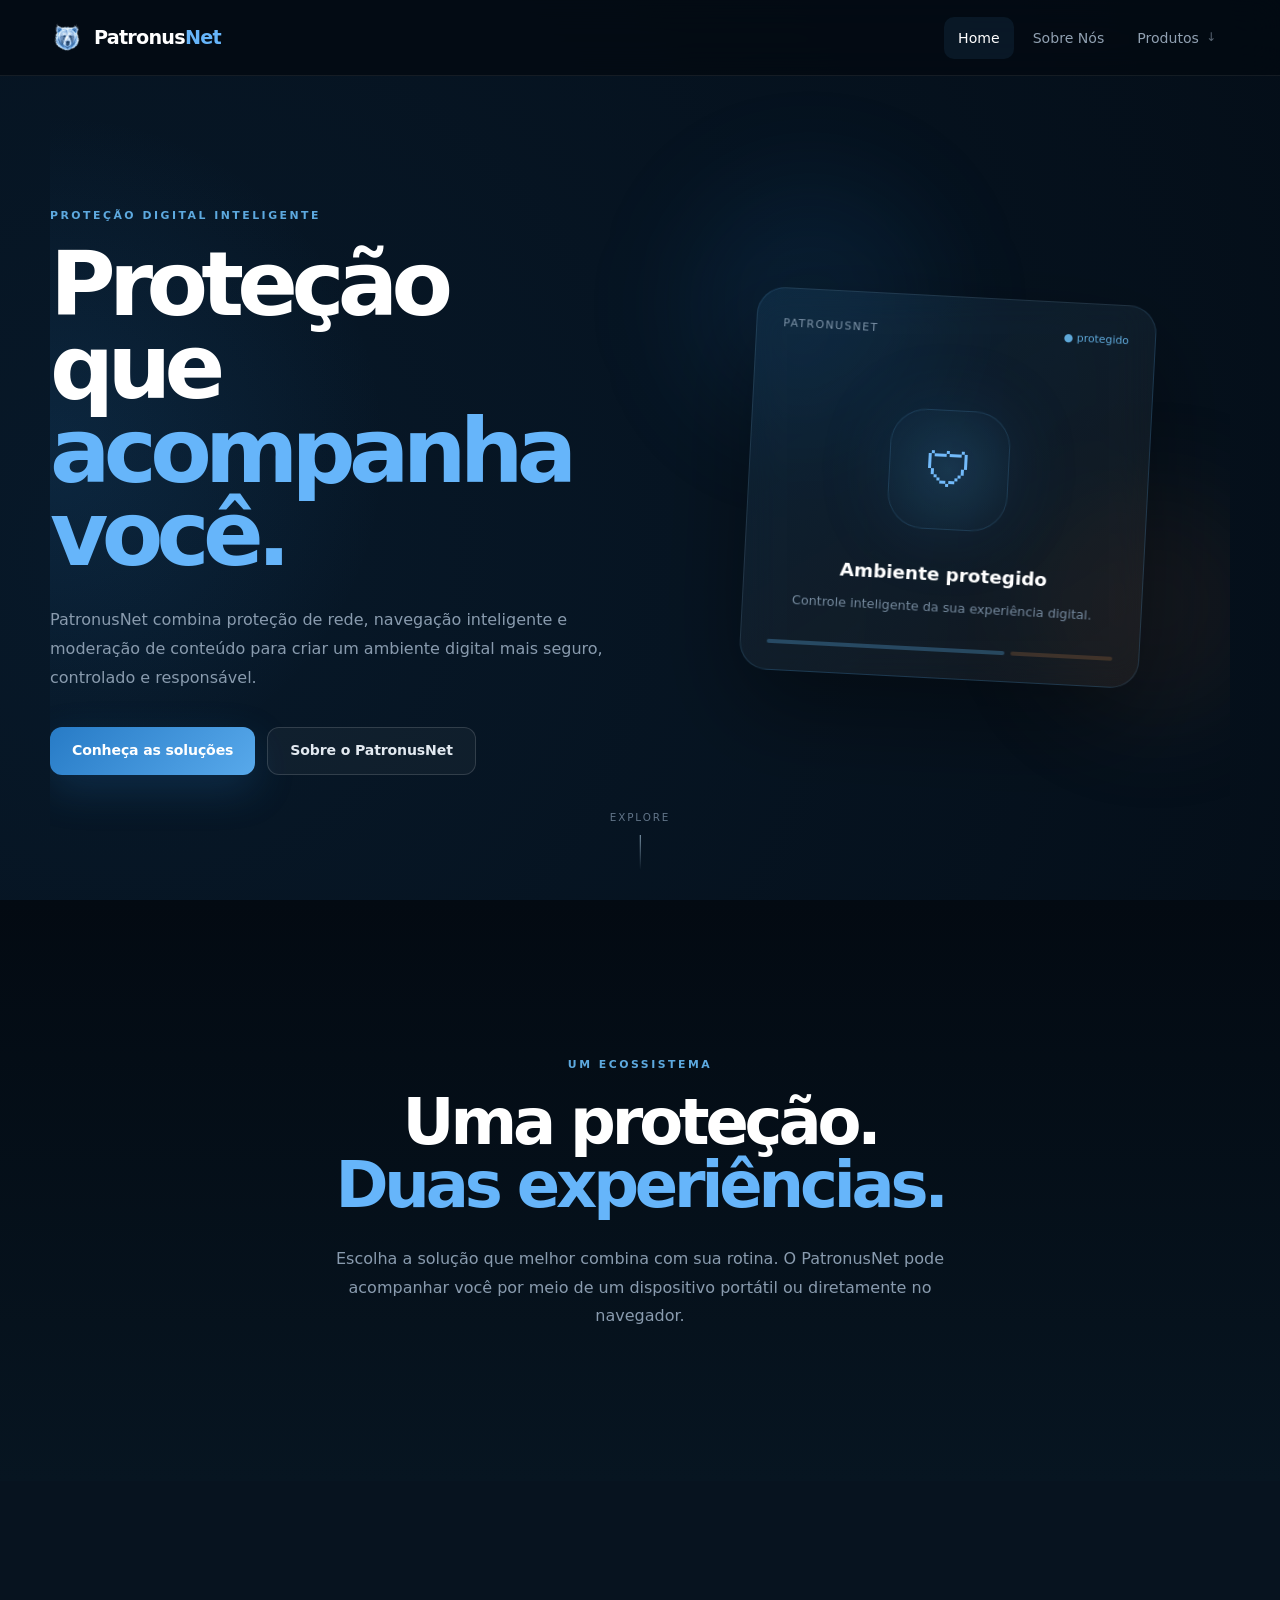
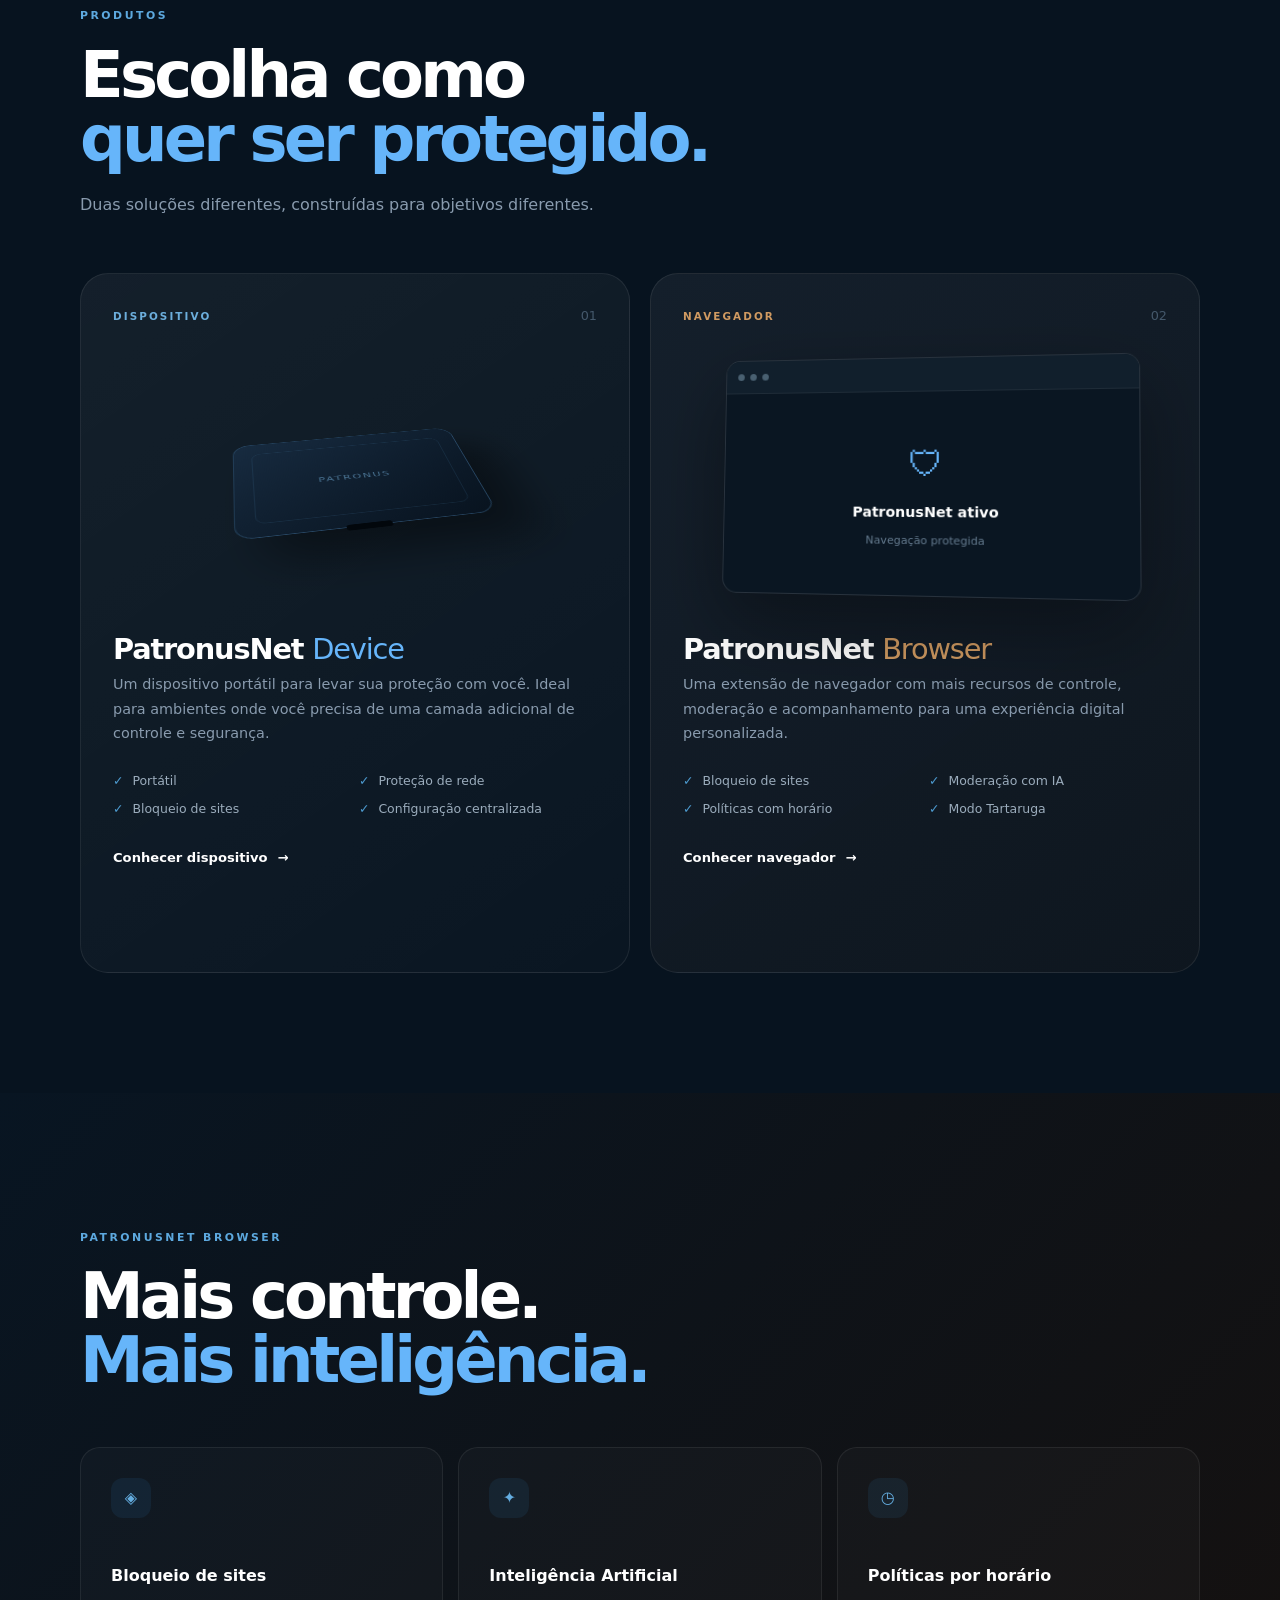
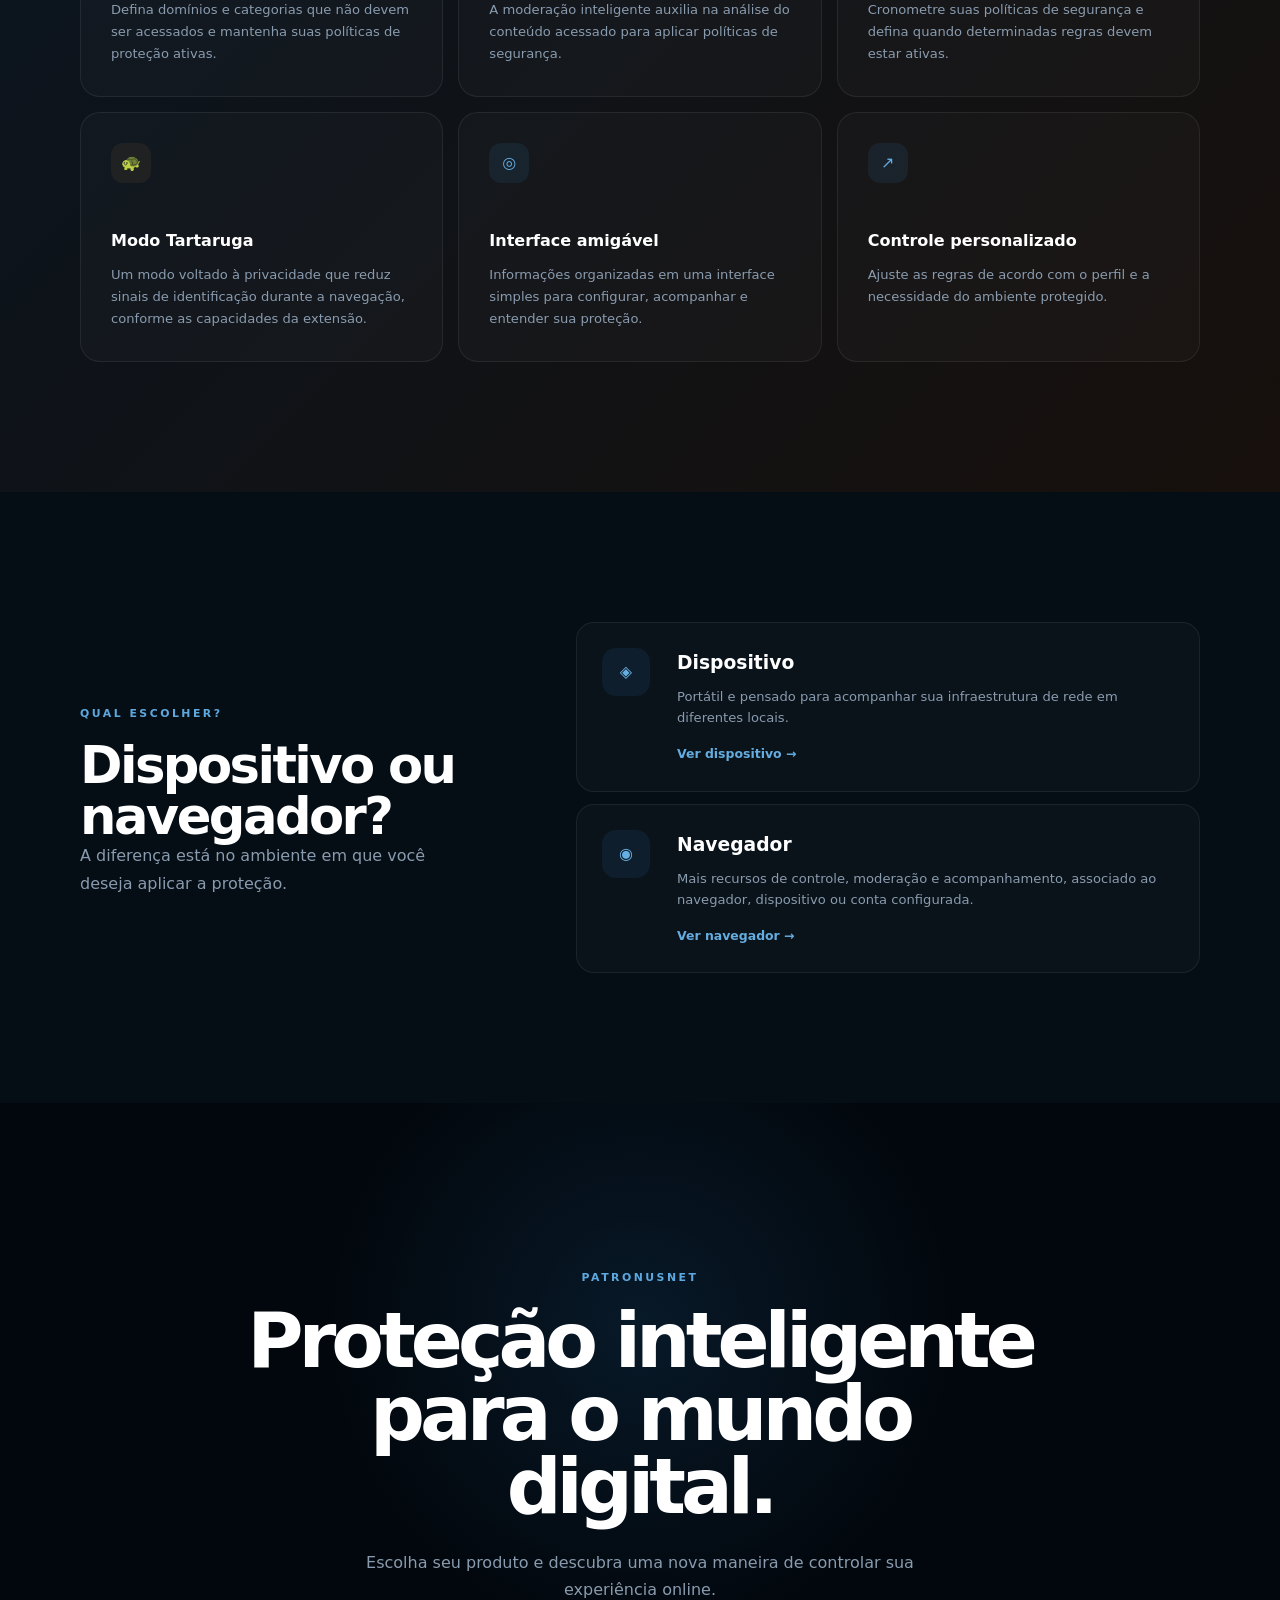
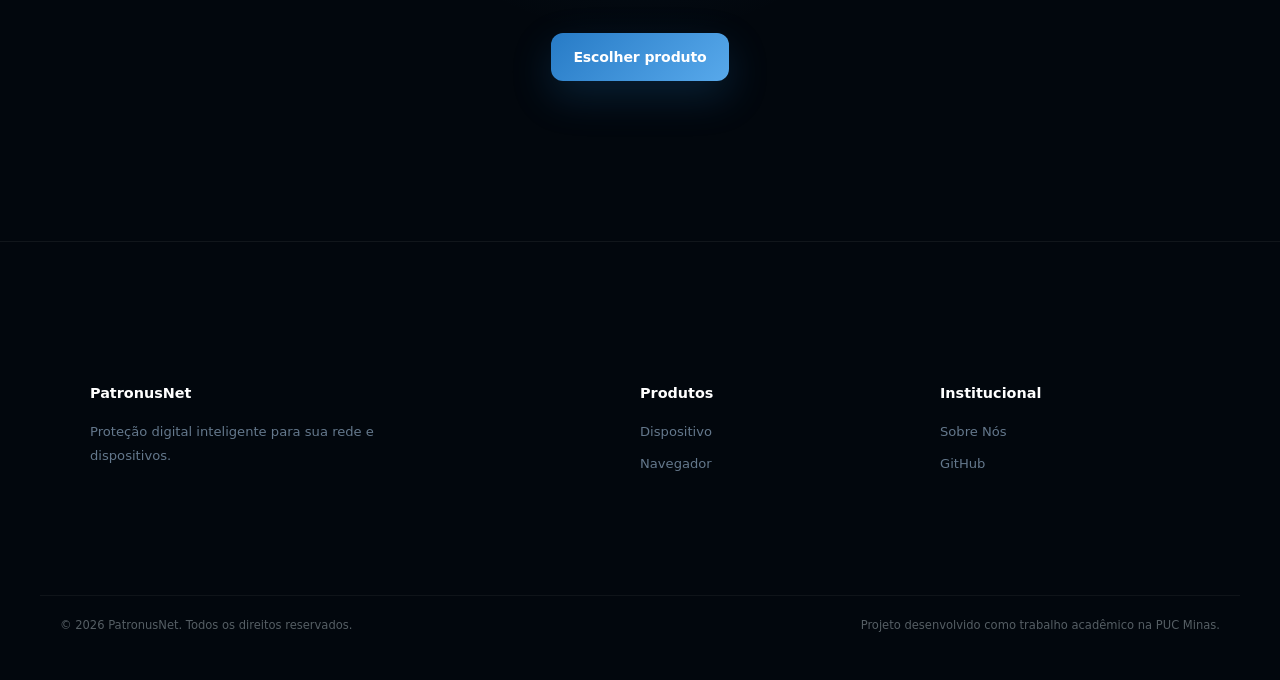
==== commit 418d1fda: "subinfo versao teste" ====
--- a/index.html
+++ b/index.html
@@ -6,40 +6,44 @@
 
     <meta name="viewport" content="width=device-width, initial-scale=1.0">
 
-    <meta name="description"
-        content="PatronusNet: proteção inteligente e monitoramento de atividades online.">
-
-    <meta name="keywords"
-        content="PatronusNet, proteção digital, IoT, segurança, rede, DNS">
-
-    <meta name="author" content="PatronusNet">
-
-    <meta property="og:title" content="PatronusNet - Proteção Digital Inteligente">
-    <meta property="og:description"
-        content="Proteção, estilo e identidade para seus projetos IoT.">
-    <meta property="og:type" content="website">
+    <meta
+        name="description"
+        content="PatronusNet: proteção inteligente para sua navegação, dispositivos e rede."
+    >
 
     <title>PatronusNet | Proteção Digital Inteligente</title>
 
-    <link rel="shortcut icon"
+    <link
+        rel="shortcut icon"
         href="assets/img/favi-icon.png"
-        type="image/png">
-
-    <link rel="stylesheet" href="assets/css/style.css">
-    <link rel="stylesheet" href="assets/css/index.css">
+        type="image/png"
+    >
+
+    <link
+        rel="stylesheet"
+        href="assets/css/style.css"
+    >
+
+    <link
+        rel="stylesheet"
+        href="assets/css/index.css"
+    >
 </head>
 
 <body>
 
-    <!-- =========================================
+    <!-- =====================================================
          HEADER
-    ========================================== -->
+    ====================================================== -->
 
     <header class="site-header">
 
         <nav class="nav-container">
 
-            <a href="index.html" class="logo-txt">
+            <a
+                href="index.html"
+                class="logo-txt"
+            >
 
                 <img
                     src="assets/img/favi-icon.png"
@@ -53,13 +57,18 @@
 
             </a>
 
+
             <ul class="nav-links">
 
                 <li>
-                    <a href="index.html" class="active">
+                    <a
+                        href="index.html"
+                        class="active"
+                    >
                         Home
                     </a>
                 </li>
+
 
                 <li>
                     <a href="sobre-nos.html">
@@ -67,10 +76,73 @@
                     </a>
                 </li>
 
-                <li>
-                    <a href="produto.html">
+
+                <!-- =================================================
+                     PRODUTOS
+                ================================================== -->
+
+                <li class="products-menu">
+
+                    <button
+                        class="products-trigger"
+                        type="button"
+                        aria-expanded="false"
+                    >
                         Produtos
-                    </a>
+
+                        <span class="products-arrow">
+                            ↓
+                        </span>
+                    </button>
+
+
+                    <div class="products-dropdown">
+
+                        <a
+                            href="case.html"
+                            class="product-option"
+                        >
+
+                            <span class="product-option-icon">
+                                ◈
+                            </span>
+
+                            <span>
+                                <strong>
+                                    Dispositivo
+                                </strong>
+
+                                <small>
+                                    Proteção portátil
+                                </small>
+                            </span>
+
+                        </a>
+
+
+                        <a
+                            href="navegador.html"
+                            class="product-option"
+                        >
+
+                            <span class="product-option-icon browser-icon">
+                                ◉
+                            </span>
+
+                            <span>
+                                <strong>
+                                    Navegador
+                                </strong>
+
+                                <small>
+                                    Mais controle e recursos
+                                </small>
+                            </span>
+
+                        </a>
+
+                    </div>
+
                 </li>
 
             </ul>
@@ -82,436 +154,649 @@
 
     <main>
 
-        <!-- =========================================
+
+        <!-- =====================================================
              HERO
-        ========================================== -->
-
-        <section class="hero">
-
-            <div class="hero-background"></div>
-
-            <div class="hero-content">
+        ====================================================== -->
+
+        <section class="home-hero">
+
+            <div class="home-hero-orb orb-blue"></div>
+            <div class="home-hero-orb orb-brown"></div>
+
+
+            <div class="home-hero-content">
 
                 <span class="hero-kicker">
-                    PROTEÇÃO • ESTILO • IDENTIDADE
+                    PROTEÇÃO DIGITAL INTELIGENTE
                 </span>
 
                 <h1>
-                    Patronus<span>Net</span>
+                    Proteção que
+                    <span>acompanha você.</span>
                 </h1>
 
                 <p>
-                    Assim como o urso protege seu filhote,
-                    o PatronusNet protege seus projetos,
-                    dispositivos e sua rede.
+                    PatronusNet combina proteção de rede,
+                    navegação inteligente e moderação de conteúdo
+                    para criar um ambiente digital mais seguro,
+                    controlado e responsável.
                 </p>
 
-                <div class="hero-buttons">
-
-                    <a href="#produto" class="btn btn-primary">
-                        Conheça o produto
-                    </a>
-
-                    <a href="produto.html" class="btn btn-secondary">
-                        Saiba mais
-                    </a>
-
-                </div>
-
-            </div>
-
-            <div class="hero-scroll">
-
-                <span>
-                    Role para explorar
-                </span>
-
-                <div class="scroll-line"></div>
-
-            </div>
-
-        </section>
-
-
-        <!-- =========================================
-             PRODUTO / SCROLL SEQUENCE
-        ========================================== -->
-
-        <section
-            class="product-sequence"
-            id="produto"
-        >
-
-            <div class="sequence-sticky">
-
-                <div class="sequence-container">
-
-                    <!-- Texto -->
-
-                    <div class="sequence-info">
-
-                        <span class="section-label">
-                            PATRONUSNET CASE
-                        </span>
-
-                        <h2>
-                            Seu projeto.
-                            <strong>Sua identidade.</strong>
-                        </h2>
-
-                        <p>
-                            Explore diferentes ângulos e versões
-                            do gabinete PatronusNet enquanto
-                            navega pela página.
-                        </p>
-
-
-                        <!-- Seletor -->
-
-                        <div class="material-selector">
-
-                            <button
-                                class="material-btn active"
-                                data-material="plastic"
-                                type="button"
-                            >
-                                <span class="material-dot plastic-dot"></span>
-
-                                Plástico
-
-                            </button>
-
-
-                            <button
-                                class="material-btn"
-                                data-material="wood"
-                                type="button"
-                            >
-                                <span class="material-dot wood-dot"></span>
-
-                                Madeira
-
-                            </button>
-
-                        </div>
-
-
-                        <div class="sequence-counter">
-
-                            <span id="sequenceCurrent">
-                                01
-                            </span>
-
-                            <span class="counter-divider">
-                                /
-                            </span>
-
-                            <span id="sequenceTotal">
-                                07
-                            </span>
-
-                        </div>
-
-                    </div>
-
-
-                    <!-- Produto -->
-
-                    <div class="sequence-product">
-
-                        <div class="product-glow"></div>
-
-                        <div class="product-frame">
-
-                            <canvas
-                                id="productCanvas"
-                                aria-label="Visualização do gabinete PatronusNet"
-                            ></canvas>
-
-                        </div>
-
-                    </div>
-
-                </div>
-
-            </div>
-
-        </section>
-
-
-        <!-- =========================================
-             INTRO
-        ========================================== -->
-
-        <section class="intro-section">
-
-            <div class="section-inner">
-
-                <span class="section-label">
-                    PATRONUSNET
-                </span>
-
-                <h2>
-                    Mais do que um case.
-                    <span>É identidade.</span>
-                </h2>
-
-                <p>
-                    Desenvolvido para proteger seus componentes
-                    e, ao mesmo tempo, representar visualmente
-                    seus projetos IoT.
-                </p>
-
-            </div>
-
-        </section>
-
-
-        <!-- =========================================
-             CARDS
-        ========================================== -->
-
-        <section class="features-section">
-
-            <div class="section-inner">
-
-                <div class="section-heading">
-
-                    <span class="section-label">
-                        RECURSOS
-                    </span>
-
-                    <h2>
-                        Pensado em cada detalhe
-                    </h2>
-
-                </div>
-
-
-                <div class="features-grid">
-
-                    <article class="feature-card">
-
-                        <div class="feature-number">
-                            01
-                        </div>
-
-                        <h3>
-                            Encaixe preciso
-                        </h3>
-
-                        <p>
-                            Estrutura desenvolvida para acomodar
-                            os componentes do projeto com segurança
-                            e organização.
-                        </p>
-
-                    </article>
-
-
-                    <article class="feature-card">
-
-                        <div class="feature-number">
-                            02
-                        </div>
-
-                        <h3>
-                            Ventilação
-                        </h3>
-
-                        <p>
-                            Aberturas estrategicamente posicionadas
-                            para auxiliar na dissipação de calor.
-                        </p>
-
-                    </article>
-
-
-                    <article class="feature-card">
-
-                        <div class="feature-number">
-                            03
-                        </div>
-
-                        <h3>
-                            Fácil montagem
-                        </h3>
-
-                        <p>
-                            Componentes projetados para facilitar
-                            a montagem e manutenção do dispositivo.
-                        </p>
-
-                    </article>
-
-
-                    <article class="feature-card">
-
-                        <div class="feature-number">
-                            04
-                        </div>
-
-                        <h3>
-                            Duas versões
-                        </h3>
-
-                        <p>
-                            Escolha entre a versão em plástico
-                            ou o acabamento em madeira.
-                        </p>
-
-                    </article>
-
-                </div>
-
-            </div>
-
-        </section>
-
-
-        <!-- =========================================
-             COMO FUNCIONA
-        ========================================== -->
-
-        <section class="como-funciona">
-
-            <div class="section-inner">
-
-                <div class="section-heading">
-
-                    <span class="section-label">
-                        COMO FUNCIONA
-                    </span>
-
-                    <h2>
-                        Proteção em poucos passos
-                    </h2>
-
-                </div>
-
-
-                <div class="steps-grid">
-
-                    <article class="step">
-
-                        <span>01</span>
-
-                        <h3>
-                            Instale
-                        </h3>
-
-                        <p>
-                            Instale a extensão PatronusNet
-                            no seu navegador.
-                        </p>
-
-                    </article>
-
-
-                    <article class="step">
-
-                        <span>02</span>
-
-                        <h3>
-                            Configure
-                        </h3>
-
-                        <p>
-                            Defina suas regras de proteção,
-                            filtros e bloqueios.
-                        </p>
-
-                    </article>
-
-
-                    <article class="step">
-
-                        <span>03</span>
-
-                        <h3>
-                            Monitore
-                        </h3>
-
-                        <p>
-                            Acompanhe as atividades e
-                            bloqueios da sua rede.
-                        </p>
-
-                    </article>
-
-
-                    <article class="step">
-
-                        <span>04</span>
-
-                        <h3>
-                            Proteja
-                        </h3>
-
-                        <p>
-                            Mantenha seus dispositivos
-                            protegidos continuamente.
-                        </p>
-
-                    </article>
-
-                </div>
-
-            </div>
-
-        </section>
-
-
-        <!-- =========================================
-             CTA
-        ========================================== -->
-
-        <section class="cta-section">
-
-            <div class="cta-content">
-
-                <span class="section-label">
-                    PATRONUSNET
-                </span>
-
-                <h2>
-                    Comece a proteger
-                    sua rede.
-                </h2>
-
-                <p>
-                    Segurança inteligente para seus dispositivos,
-                    projetos e ambiente digital.
-                </p>
-
-                <div class="cta-buttons">
+
+                <div class="hero-actions">
 
                     <a
-                        href="produto.html"
+                        href="#produtos"
                         class="btn btn-primary"
                     >
-                        Baixar extensão
+                        Conheça as soluções
                     </a>
 
                     <a
                         href="sobre-nos.html"
                         class="btn btn-secondary"
                     >
-                        Conheça a equipe
+                        Sobre o PatronusNet
                     </a>
 
                 </div>
 
             </div>
 
+
+            <div class="hero-visual">
+
+                <div class="hero-card">
+
+                    <div class="hero-card-top">
+
+                        <span>
+                            PATRONUSNET
+                        </span>
+
+                        <span class="status-dot">
+                            ● protegido
+                        </span>
+
+                    </div>
+
+
+                    <div class="hero-shield">
+                        🛡
+                    </div>
+
+
+                    <strong>
+                        Ambiente protegido
+                    </strong>
+
+                    <p>
+                        Controle inteligente
+                        da sua experiência digital.
+                    </p>
+
+
+                    <div class="hero-card-line">
+                        <span></span>
+                        <span></span>
+                    </div>
+
+                </div>
+
+            </div>
+
+
+            <div class="hero-scroll">
+
+                <span>
+                    Explore
+                </span>
+
+                <div></div>
+
+            </div>
+
         </section>
 
+
+        <!-- =====================================================
+             INTRO
+        ====================================================== -->
+
+        <section class="intro-home">
+
+            <div class="section-inner">
+
+                <span class="section-label">
+                    UM ECOSSISTEMA
+                </span>
+
+                <h2>
+                    Uma proteção.
+                    <span>Duas experiências.</span>
+                </h2>
+
+                <p>
+                    Escolha a solução que melhor combina com
+                    sua rotina. O PatronusNet pode acompanhar
+                    você por meio de um dispositivo portátil
+                    ou diretamente no navegador.
+                </p>
+
+            </div>
+
+        </section>
+
+
+        <!-- =====================================================
+             PRODUTOS
+        ====================================================== -->
+
+        <section
+            class="products-section"
+            id="produtos"
+        >
+
+            <div class="section-inner">
+
+                <div class="section-heading">
+
+                    <span class="section-label">
+                        PRODUTOS
+                    </span>
+
+                    <h2>
+                        Escolha como
+                        <span>quer ser protegido.</span>
+                    </h2>
+
+                    <p>
+                        Duas soluções diferentes,
+                        construídas para objetivos diferentes.
+                    </p>
+
+                </div>
+
+
+                <div class="products-grid">
+
+
+                    <!-- =================================================
+                         DISPOSITIVO
+                    ================================================== -->
+
+                    <article class="product-card device-card">
+
+                        <div class="product-card-glow"></div>
+
+
+                        <div class="product-card-header">
+
+                            <span class="product-tag">
+                                DISPOSITIVO
+                            </span>
+
+                            <span class="product-number">
+                                01
+                            </span>
+
+                        </div>
+
+
+                        <div class="product-visual device-visual">
+
+                            <div class="device-placeholder">
+
+                                <div class="device-top">
+                                    PATRONUS
+                                </div>
+
+                                <div class="device-port"></div>
+
+                            </div>
+
+                        </div>
+
+
+                        <h3>
+                            PatronusNet
+                            <span>Device</span>
+                        </h3>
+
+                        <p>
+                            Um dispositivo portátil para levar
+                            sua proteção com você. Ideal para
+                            ambientes onde você precisa de uma
+                            camada adicional de controle e segurança.
+                        </p>
+
+
+                        <ul class="product-features">
+
+                            <li>
+                                <span>✓</span>
+                                Portátil
+                            </li>
+
+                            <li>
+                                <span>✓</span>
+                                Proteção de rede
+                            </li>
+
+                            <li>
+                                <span>✓</span>
+                                Bloqueio de sites
+                            </li>
+
+                            <li>
+                                <span>✓</span>
+                                Configuração centralizada
+                            </li>
+
+                        </ul>
+
+
+                        <a
+                            href="case.html"
+                            class="product-link"
+                        >
+                            Conhecer dispositivo
+                            <span>→</span>
+                        </a>
+
+                    </article>
+
+
+                    <!-- =================================================
+                         NAVEGADOR
+                    ================================================== -->
+
+                    <article class="product-card browser-card">
+
+                        <div class="product-card-glow"></div>
+
+
+                        <div class="product-card-header">
+
+                            <span class="product-tag">
+                                NAVEGADOR
+                            </span>
+
+                            <span class="product-number">
+                                02
+                            </span>
+
+                        </div>
+
+
+                        <div class="product-visual browser-visual">
+
+                            <div class="browser-window">
+
+                                <div class="browser-toolbar">
+
+                                    <span></span>
+                                    <span></span>
+                                    <span></span>
+
+                                </div>
+
+
+                                <div class="browser-content">
+
+                                    <div class="browser-shield">
+                                        🛡
+                                    </div>
+
+                                    <strong>
+                                        PatronusNet ativo
+                                    </strong>
+
+                                    <small>
+                                        Navegação protegida
+                                    </small>
+
+                                </div>
+
+                            </div>
+
+                        </div>
+
+
+                        <h3>
+                            PatronusNet
+                            <span>Browser</span>
+                        </h3>
+
+                        <p>
+                            Uma extensão de navegador com mais
+                            recursos de controle, moderação e
+                            acompanhamento para uma experiência
+                            digital personalizada.
+                        </p>
+
+
+                        <ul class="product-features">
+
+                            <li>
+                                <span>✓</span>
+                                Bloqueio de sites
+                            </li>
+
+                            <li>
+                                <span>✓</span>
+                                Moderação com IA
+                            </li>
+
+                            <li>
+                                <span>✓</span>
+                                Políticas com horário
+                            </li>
+
+                            <li>
+                                <span>✓</span>
+                                Modo Tartaruga
+                            </li>
+
+                        </ul>
+
+
+                        <a
+                            href="navegador.html"
+                            class="product-link"
+                        >
+                            Conhecer navegador
+                            <span>→</span>
+                        </a>
+
+                    </article>
+
+                </div>
+
+            </div>
+
+        </section>
+
+
+        <!-- =====================================================
+             RECURSOS
+        ====================================================== -->
+
+        <section class="resources-section">
+
+            <div class="section-inner">
+
+                <div class="section-heading">
+
+                    <span class="section-label">
+                        PATRONUSNET BROWSER
+                    </span>
+
+                    <h2>
+                        Mais controle.
+                        <span>Mais inteligência.</span>
+                    </h2>
+
+                </div>
+
+
+                <div class="resources-grid">
+
+
+                    <article class="resource-card">
+
+                        <div class="resource-icon">
+                            ◈
+                        </div>
+
+                        <h3>
+                            Bloqueio de sites
+                        </h3>
+
+                        <p>
+                            Defina domínios e categorias que
+                            não devem ser acessados e mantenha
+                            suas políticas de proteção ativas.
+                        </p>
+
+                    </article>
+
+
+                    <article class="resource-card">
+
+                        <div class="resource-icon">
+                            ✦
+                        </div>
+
+                        <h3>
+                            Inteligência Artificial
+                        </h3>
+
+                        <p>
+                            A moderação inteligente auxilia na
+                            análise do conteúdo acessado para
+                            aplicar políticas de segurança.
+                        </p>
+
+                    </article>
+
+
+                    <article class="resource-card">
+
+                        <div class="resource-icon">
+                            ◷
+                        </div>
+
+                        <h3>
+                            Políticas por horário
+                        </h3>
+
+                        <p>
+                            Cronometre suas políticas de segurança
+                            e defina quando determinadas regras
+                            devem estar ativas.
+                        </p>
+
+                    </article>
+
+
+                    <article class="resource-card turtle-card">
+
+                        <div class="resource-icon">
+                            🐢
+                        </div>
+
+                        <h3>
+                            Modo Tartaruga
+                        </h3>
+
+                        <p>
+                            Um modo voltado à privacidade que
+                            reduz sinais de identificação durante
+                            a navegação, conforme as capacidades
+                            da extensão.
+                        </p>
+
+                    </article>
+
+
+                    <article class="resource-card">
+
+                        <div class="resource-icon">
+                            ◎
+                        </div>
+
+                        <h3>
+                            Interface amigável
+                        </h3>
+
+                        <p>
+                            Informações organizadas em uma
+                            interface simples para configurar,
+                            acompanhar e entender sua proteção.
+                        </p>
+
+                    </article>
+
+
+                    <article class="resource-card">
+
+                        <div class="resource-icon">
+                            ↗
+                        </div>
+
+                        <h3>
+                            Controle personalizado
+                        </h3>
+
+                        <p>
+                            Ajuste as regras de acordo com o
+                            perfil e a necessidade do ambiente
+                            protegido.
+                        </p>
+
+                    </article>
+
+                </div>
+
+            </div>
+
+        </section>
+
+
+        <!-- =====================================================
+             DIFERENÇA
+        ====================================================== -->
+
+        <section class="comparison-section">
+
+            <div class="section-inner">
+
+                <div class="comparison">
+
+                    <div class="comparison-intro">
+
+                        <span class="section-label">
+                            QUAL ESCOLHER?
+                        </span>
+
+                        <h2>
+                            Dispositivo ou navegador?
+                        </h2>
+
+                        <p>
+                            A diferença está no ambiente em que
+                            você deseja aplicar a proteção.
+                        </p>
+
+                    </div>
+
+
+                    <div class="comparison-items">
+
+                        <div class="comparison-item">
+
+                            <span class="comparison-icon">
+                                ◈
+                            </span>
+
+                            <div>
+
+                                <h3>
+                                    Dispositivo
+                                </h3>
+
+                                <p>
+                                    Portátil e pensado para
+                                    acompanhar sua infraestrutura
+                                    de rede em diferentes locais.
+                                </p>
+
+                                <a href="case.html">
+                                    Ver dispositivo →
+                                </a>
+
+                            </div>
+
+                        </div>
+
+
+                        <div class="comparison-item">
+
+                            <span class="comparison-icon">
+                                ◉
+                            </span>
+
+                            <div>
+
+                                <h3>
+                                    Navegador
+                                </h3>
+
+                                <p>
+                                    Mais recursos de controle,
+                                    moderação e acompanhamento,
+                                    associado ao navegador,
+                                    dispositivo ou conta configurada.
+                                </p>
+
+                                <a href="navegador.html">
+                                    Ver navegador →
+                                </a>
+
+                            </div>
+
+                        </div>
+
+                    </div>
+
+                </div>
+
+            </div>
+
+        </section>
+
+
+        <!-- =====================================================
+             CTA
+        ====================================================== -->
+
+        <section class="home-cta">
+
+            <div class="home-cta-content">
+
+                <span class="section-label">
+                    PATRONUSNET
+                </span>
+
+                <h2>
+                    Proteção inteligente
+                    para o mundo digital.
+                </h2>
+
+                <p>
+                    Escolha seu produto e descubra uma nova
+                    maneira de controlar sua experiência online.
+                </p>
+
+                <a
+                    href="#produtos"
+                    class="btn btn-primary"
+                >
+                    Escolher produto
+                </a>
+
+            </div>
+
+        </section>
+
     </main>
 
 
-    <!-- =========================================
+    <!-- =====================================================
          FOOTER
-    ========================================== -->
+    ====================================================== -->
 
     <footer>
 
@@ -534,16 +819,35 @@
             <div class="footer-section">
 
                 <h4>
-                    Links rápidos
+                    Produtos
                 </h4>
 
                 <ul>
 
                     <li>
-                        <a href="index.html">
-                            Home
+                        <a href="case.html">
+                            Dispositivo
                         </a>
                     </li>
+
+                    <li>
+                        <a href="navegador.html">
+                            Navegador
+                        </a>
+                    </li>
+
+                </ul>
+
+            </div>
+
+
+            <div class="footer-section">
+
+                <h4>
+                    Institucional
+                </h4>
+
+                <ul>
 
                     <li>
                         <a href="sobre-nos.html">
@@ -552,30 +856,9 @@
                     </li>
 
                     <li>
-                        <a href="produto.html">
-                            Produtos
-                        </a>
-                    </li>
-
-                </ul>
-
-            </div>
-
-
-            <div class="footer-section">
-
-                <h4>
-                    Redes sociais
-                </h4>
-
-                <ul>
-
-                    <li>
-                        <a
-                            href="https://github.com/rainbowcrack/patronusnet-site"
-                            target="_blank"
-                            rel="noreferrer"
-                        >
+                        <a href="https://github.com/rainbowcrack/patronusnet-site"
+                           target="_blank"
+                           rel="noreferrer">
                             GitHub
                         </a>
                     </li>
@@ -607,7 +890,70 @@
 
 
     <script src="assets/js/script.js"></script>
-    <script src="assets/js/index.js"></script>
+
+    <script>
+        document.getElementById("ano").textContent =
+            new Date().getFullYear();
+
+
+        /*
+         * Menu Produtos:
+         * desktop = hover via CSS
+         * mobile = clique via JS
+         */
+
+        const productsMenu =
+            document.querySelector(".products-menu");
+
+        const productsTrigger =
+            document.querySelector(".products-trigger");
+
+
+        if (productsMenu && productsTrigger) {
+
+            productsTrigger.addEventListener(
+                "click",
+                function (event) {
+
+                    event.preventDefault();
+
+                    productsMenu.classList.toggle(
+                        "open"
+                    );
+
+                    productsTrigger.setAttribute(
+                        "aria-expanded",
+                        productsMenu.classList.contains("open")
+                    );
+
+                }
+            );
+
+
+            document.addEventListener(
+                "click",
+                function (event) {
+
+                    if (
+                        !productsMenu.contains(event.target)
+                    ) {
+
+                        productsMenu.classList.remove(
+                            "open"
+                        );
+
+                        productsTrigger.setAttribute(
+                            "aria-expanded",
+                            "false"
+                        );
+
+                    }
+
+                }
+            );
+
+        }
+    </script>
 
 </body>
 
--- a/assets/css/style.css
+++ b/assets/css/style.css
@@ -1,246 +1,653 @@
-/* Reset e Variáveis */
+/* =========================================================
+   PATRONUSNET — STYLE GLOBAL
+========================================================= */
+
+:root {
+    --bg: #080a0c;
+    --bg-soft: #0d1013;
+    --bg-card: #111519;
+
+    --text: #f2f4f5;
+    --text-soft: #aeb6bc;
+    --text-muted: #737d84;
+
+    --accent: #e8eef2;
+    --accent-dark: #c8d1d7;
+
+    --border: rgba(255, 255, 255, 0.09);
+    --border-strong: rgba(255, 255, 255, 0.16);
+
+    --shadow: 0 25px 80px rgba(0, 0, 0, 0.45);
+
+    --radius: 18px;
+    --radius-small: 10px;
+
+    --max-width: 1200px;
+
+    --transition: 0.3s ease;
+}
+
+
+/* =========================================================
+   RESET
+========================================================= */
+
 * {
     margin: 0;
     padding: 0;
     box-sizing: border-box;
-    font-family: 'Segoe UI', Tahoma, Geneva, Verdana, sans-serif;
-}
-
-:root {
-    --bg-color: #0a0f1d;
-    --card-bg: rgba(255, 255, 255, 0.03);
-    --card-border: rgba(255, 255, 255, 0.08);
-    --text-color: #f0f4f8;
-    --text-muted: #a0aec0;
-    --grad-primary: linear-gradient(135deg, #00c6ff 0%, #0072ff 100%);
-    --grad-text: linear-gradient(135deg, #e0f2fe 0%, #38bdf8 100%);
+}
+
+html {
+    scroll-behavior: smooth;
 }
 
 body {
-    background-color: var(--bg-color);
-    color: var(--text-color);
     min-height: 100vh;
-    display: flex;
-    flex-direction: column;
+
+    background:
+        radial-gradient(
+            circle at 50% -10%,
+            rgba(255, 255, 255, 0.045),
+            transparent 35%
+        ),
+        var(--bg);
+
+    color: var(--text);
+
+    font-family:
+        Inter,
+        -apple-system,
+        BlinkMacSystemFont,
+        "Segoe UI",
+        Roboto,
+        Helvetica,
+        Arial,
+        sans-serif;
+
+    line-height: 1.6;
+
     overflow-x: hidden;
-    position: relative;
-}
-
-/* Canvas de Grafos no Fundo */
-#canvas-grafos {
+}
+
+img {
+    display: block;
+    max-width: 100%;
+}
+
+a {
+    color: inherit;
+    text-decoration: none;
+}
+
+button,
+input,
+textarea,
+select {
+    font: inherit;
+}
+
+button {
+    border: 0;
+}
+
+
+/* =========================================================
+   SELECTION
+========================================================= */
+
+::selection {
+    background: rgba(255, 255, 255, 0.18);
+    color: #fff;
+}
+
+
+/* =========================================================
+   SCROLLBAR
+========================================================= */
+
+::-webkit-scrollbar {
+    width: 8px;
+}
+
+::-webkit-scrollbar-track {
+    background: #070809;
+}
+
+::-webkit-scrollbar-thumb {
+    background: #30363b;
+    border-radius: 999px;
+}
+
+::-webkit-scrollbar-thumb:hover {
+    background: #454d53;
+}
+
+
+/* =========================================================
+   HEADER
+========================================================= */
+
+.site-header {
     position: fixed;
+
     top: 0;
     left: 0;
+
     width: 100%;
-    height: 100%;
-    z-index: -1;
-    pointer-events: none;
-    opacity: 0.4; /* Leve e não cansativo */
-}
-
-/* Header e Navegação */
-header {
-    background: rgba(10, 15, 29, 0.8);
-    backdrop-filter: blur(14px);
-    border-bottom: 1px solid var(--card-border);
-    position: sticky;
-    top: 0;
-    z-index: 100;
+
+    z-index: 1000;
+
+    background: rgba(7, 9, 11, 0.72);
+
+    border-bottom: 1px solid rgba(255, 255, 255, 0.06);
+
+    backdrop-filter: blur(18px);
+    -webkit-backdrop-filter: blur(18px);
 }
 
 .nav-container {
-    max-width: 1200px;
+    width: min(
+        calc(100% - 48px),
+        var(--max-width)
+    );
+
+    min-height: 76px;
+
     margin: 0 auto;
+
+    display: flex;
+    align-items: center;
+    justify-content: space-between;
+
+    gap: 30px;
+}
+
+
+/* =========================================================
+   LOGO
+========================================================= */
+
+.logo-txt {
+    display: inline-flex;
+    align-items: center;
+
+    gap: 11px;
+
+    font-size: 1.15rem;
+    font-weight: 700;
+
+    letter-spacing: -0.03em;
+
+    white-space: nowrap;
+}
+
+.logo-txt > span > span {
+    color: #89939a;
+}
+
+.logo-icon {
+    width: 34px;
+    height: 34px;
+
+    object-fit: contain;
+
+    border-radius: 8px;
+}
+
+
+/* =========================================================
+   NAVIGATION
+========================================================= */
+
+.nav-links {
+    list-style: none;
+
+    display: flex;
+    align-items: center;
+
+    gap: 8px;
+}
+
+.nav-links > li {
+    position: relative;
+}
+
+.nav-links a,
+.products-trigger {
+    display: inline-flex;
+    align-items: center;
+
+    min-height: 42px;
+
+    padding: 0 15px;
+
+    color: var(--text-soft);
+
+    background: transparent;
+
+    border-radius: 10px;
+
+    font-size: 0.9rem;
+    font-weight: 500;
+
+    cursor: pointer;
+
+    transition:
+        color var(--transition),
+        background var(--transition);
+}
+
+.nav-links a:hover,
+.nav-links a.active,
+.products-trigger:hover {
+    color: #fff;
+
+    background: rgba(255, 255, 255, 0.06);
+}
+
+.products-trigger {
+    gap: 8px;
+}
+
+.products-trigger span {
+    font-size: 0.75rem;
+    opacity: 0.6;
+
+    transition: transform var(--transition);
+}
+
+.products-menu:hover .products-trigger span {
+    transform: translateY(2px);
+}
+
+
+/* =========================================================
+   PRODUCTS DROPDOWN
+========================================================= */
+
+.products-dropdown {
+    position: absolute;
+
+    top: calc(100% + 10px);
+    right: 0;
+
+    width: 235px;
+
+    padding: 8px;
+
+    background: rgba(13, 16, 19, 0.97);
+
+    border: 1px solid var(--border);
+
+    border-radius: 14px;
+
+    box-shadow: var(--shadow);
+
+    opacity: 0;
+    visibility: hidden;
+
+    transform: translateY(-7px);
+
+    transition:
+        opacity var(--transition),
+        visibility var(--transition),
+        transform var(--transition);
+}
+
+.products-menu:hover .products-dropdown,
+.products-menu:focus-within .products-dropdown {
+    opacity: 1;
+    visibility: visible;
+
+    transform: translateY(0);
+}
+
+.product-option {
+    display: flex;
+    align-items: center;
+
+    gap: 12px;
+
+    padding: 12px;
+
+    border-radius: 10px;
+
+    transition:
+        background var(--transition),
+        color var(--transition);
+}
+
+.product-option:hover,
+.product-option.active {
+    background: rgba(255, 255, 255, 0.07);
+}
+
+.product-option-icon {
+    width: 36px;
+    height: 36px;
+
+    flex: 0 0 36px;
+
+    display: grid;
+    place-items: center;
+
+    border-radius: 9px;
+
+    background: rgba(255, 255, 255, 0.07);
+
+    color: #dce2e6;
+}
+
+.product-option strong {
+    display: block;
+
+    font-size: 0.86rem;
+
+    color: #fff;
+}
+
+.product-option small {
+    display: block;
+
+    margin-top: 2px;
+
+    color: var(--text-muted);
+
+    font-size: 0.72rem;
+}
+
+
+/* =========================================================
+   BUTTONS
+========================================================= */
+
+.btn {
+    display: inline-flex;
+
+    align-items: center;
+    justify-content: center;
+
+    min-height: 48px;
+
+    padding: 0 22px;
+
+    border-radius: 10px;
+
+    font-size: 0.86rem;
+    font-weight: 650;
+
+    letter-spacing: -0.01em;
+
+    transition:
+        transform var(--transition),
+        background var(--transition),
+        color var(--transition),
+        border-color var(--transition),
+        box-shadow var(--transition);
+}
+
+.btn:hover {
+    transform: translateY(-2px);
+}
+
+.btn-primary {
+    color: #080a0c;
+
+    background: #eef2f4;
+
+    box-shadow:
+        0 10px 30px rgba(255, 255, 255, 0.08);
+}
+
+.btn-primary:hover {
+    background: #fff;
+
+    box-shadow:
+        0 14px 35px rgba(255, 255, 255, 0.13);
+}
+
+.btn-secondary {
+    color: #e7ebed;
+
+    background: rgba(255, 255, 255, 0.035);
+
+    border: 1px solid var(--border-strong);
+}
+
+.btn-secondary:hover {
+    background: rgba(255, 255, 255, 0.075);
+
+    border-color: rgba(255, 255, 255, 0.25);
+}
+
+
+/* =========================================================
+   SECTION GLOBAL
+========================================================= */
+
+.section-inner {
+    width: min(
+        calc(100% - 48px),
+        var(--max-width)
+    );
+
+    margin: 0 auto;
+}
+
+.section-label {
+    display: inline-block;
+
+    margin-bottom: 18px;
+
+    color: #7f8a91;
+
+    font-size: 0.7rem;
+    font-weight: 700;
+
+    letter-spacing: 0.17em;
+}
+
+.section-heading {
+    margin-bottom: 45px;
+}
+
+.section-heading h2 {
+    max-width: 700px;
+
+    font-size: clamp(2rem, 4vw, 3.5rem);
+
+    line-height: 1.05;
+
+    letter-spacing: -0.045em;
+}
+
+.section-heading h2 span,
+.section-heading h2 strong {
+    color: #858f96;
+}
+
+
+/* =========================================================
+   FOOTER
+========================================================= */
+
+footer {
+    padding: 80px 0 25px;
+
+    background: #060708;
+
+    border-top: 1px solid var(--border);
+}
+
+.footer-content {
+    width: min(
+        calc(100% - 48px),
+        var(--max-width)
+    );
+
+    margin: 0 auto;
+
+    display: grid;
+    grid-template-columns: 1.5fr 1fr;
+
+    gap: 60px;
+}
+
+.footer-section h4 {
+    margin-bottom: 14px;
+
+    font-size: 0.9rem;
+
+    color: #fff;
+}
+
+.footer-section p,
+.footer-section li,
+.footer-section a {
+    color: var(--text-muted);
+
+    font-size: 0.84rem;
+}
+
+.footer-section p {
+    max-width: 340px;
+}
+
+.footer-section ul {
+    list-style: none;
+}
+
+.footer-section li + li {
+    margin-top: 8px;
+}
+
+.footer-section a {
+    transition: color var(--transition);
+}
+
+.footer-section a:hover {
+    color: #fff;
+}
+
+.footer-bottom {
+    width: min(
+        calc(100% - 48px),
+        var(--max-width)
+    );
+
+    margin: 60px auto 0;
+
+    padding-top: 22px;
+
     display: flex;
     justify-content: space-between;
-    align-items: center;
-    padding: 1rem 2rem;
-    gap: 1rem;
-    flex-wrap: wrap;
-}
-
-.logo-txt {
-    font-size: 1.5rem;
-    font-weight: 700;
-    background: var(--grad-text);
-    -webkit-background-clip: text;
-    -webkit-text-fill-color: transparent;
-    text-decoration: none;
-}
-
-.nav-links {
-    display: flex;
-    flex-wrap: wrap;
-    gap: 1rem;
-    list-style: none;
-    justify-content: center;
-    align-items: center;
-}
-
-.nav-links li {
-    list-style: none;
-}
-
-.nav-links a {
-    color: var(--text-muted);
-    text-decoration: none;
-    font-weight: 500;
-    transition: color 0.3s ease, transform 0.3s ease;
-}
-
-.nav-links a:hover,
-.nav-links a.active {
-    color: #38bdf8;
-}
-
-/* Conteúdo Base */
-main {
-    flex: 1;
-    max-width: 1200px;
-    width: min(100%, 1200px);
-    margin: 0 auto;
-    padding: 2.5rem 2rem;
-}
-
-/* Footer */
-footer {
-    background: rgba(7, 11, 21, 0.9);
-    border-top: 1px solid var(--card-border);
-    text-align: center;
-    padding: 1.5rem;
-    color: var(--text-muted);
-    font-size: 0.9rem;
-}
-
-/* Componentes Comuns: Cards */
-.card {
-    background: var(--card-bg);
-    border: 1px solid var(--card-border);
-    border-radius: 12px;
-    padding: 2rem;
-    backdrop-filter: blur(6px);
-    transition: transform 0.3s ease, border-color 0.3s ease;
-}
-
-.card:hover {
-    transform: translateY(-5px);
-    border-color: rgba(56, 189, 248, 0.4);
-}
-
-/* Botões */
-.btn {
-    display: inline-block;
-    padding: 0.75rem 1.5rem;
-    border-radius: 8px;
-    text-decoration: none;
-    font-weight: 600;
-    transition: all 0.3s ease;
-    cursor: pointer;
-}
-
-.btn-primary {
-    background: var(--grad-primary);
-    color: #fff;
-    border: none;
-}
-
-.btn-primary:hover {
-    box-shadow: 0 0 15px rgba(0, 198, 255, 0.4);
-}
-
-.btn-secondary {
-    background: transparent;
-    color: var(--text-muted);
-    border: 1px solid var(--card-border);
-}
-
-.btn-secondary:hover {
-    background: rgba(255, 255, 255, 0.05);
-    color: #fff;
-}
-
-.logo-txt {
-    display: inline-flex;  
-    align-items: center;   
-    gap: 0.5em;            
-    text-decoration: none;
-    white-space: nowrap;   
-}
-
-.logo-icon {
-    height: 1.2em;
-    width: auto;
-    max-height: 100%;
-    object-fit: contain;
-    vertical-align: middle;
-}
-
-@media (max-width: 900px) {
+    gap: 20px;
+
+    border-top: 1px solid var(--border);
+}
+
+.footer-bottom p {
+    color: #555e64;
+
+    font-size: 0.72rem;
+}
+
+
+/* =========================================================
+   MOBILE NAV
+========================================================= */
+
+@media (max-width: 700px) {
+
     .nav-container {
-        padding: 1rem 1.2rem;
+        width: min(
+            calc(100% - 28px),
+            var(--max-width)
+        );
+
+        min-height: 68px;
+    }
+
+    .logo-txt {
+        font-size: 1rem;
+    }
+
+    .logo-icon {
+        width: 30px;
+        height: 30px;
     }
 
     .nav-links {
-        gap: 0.9rem;
-    }
-
-    main {
-        padding: 2rem 1.2rem;
-    }
-}
-
-@media (max-width: 680px) {
+        gap: 2px;
+    }
+
+    .nav-links a,
+    .products-trigger {
+        min-height: 38px;
+
+        padding: 0 9px;
+
+        font-size: 0.75rem;
+    }
+
+    .products-dropdown {
+        right: -5px;
+    }
+
+    .section-inner {
+        width: min(
+            calc(100% - 32px),
+            var(--max-width)
+        );
+    }
+
+    .footer-content {
+        width: min(
+            calc(100% - 32px),
+            var(--max-width)
+        );
+
+        grid-template-columns: 1fr;
+
+        gap: 35px;
+    }
+
+    .footer-bottom {
+        width: min(
+            calc(100% - 32px),
+            var(--max-width)
+        );
+
+        flex-direction: column;
+
+        gap: 8px;
+    }
+}
+
+
+/* =========================================================
+   VERY SMALL DEVICES
+========================================================= */
+
+@media (max-width: 430px) {
+
     .nav-container {
-        justify-content: center;
-        text-align: center;
+        gap: 8px;
     }
 
     .logo-txt {
-        width: 100%;
-        justify-content: center;
-    }
-
-    .nav-links {
-        justify-content: center;
-    }
-
-    .nav-links a {
-        font-size: 0.95rem;
-    }
-
-    main {
-        padding: 1.5rem 1rem;
-    }
-
-    .card {
-        padding: 1.5rem;
-    }
-
-    .btn {
-        width: 100%;
-        text-align: center;
-    }
-}
-
-@media (max-width: 480px) {
-    header {
-        padding: 0.75rem 0;
-    }
-
-    .nav-container {
-        padding: 0.75rem 1rem;
-    }
-
-    .nav-links {
-        gap: 0.75rem;
-    }
-
-    main {
-        padding: 1.25rem 0.9rem;
-    }
-
-    footer {
-        font-size: 0.82rem;
-        padding: 1rem 0.8rem;
-    }
-}+        font-size: 0.9rem;
+    }
+
+    .nav-links a,
+    .products-trigger {
+        padding: 0 6px;
+
+        font-size: 0.68rem;
+    }
+
+    .products-trigger span {
+        display: none;
+    }
+}
--- a/assets/css/index.css
+++ b/assets/css/index.css
@@ -1,39 +1,30 @@
-/* =========================================================
-   PATRONUSNET
-   INDEX PAGE
-========================================================= */
-
 :root {
 
-    --blue-950: #030912;
-    --blue-900: #06111f;
-    --blue-800: #0a1b2e;
-    --blue-700: #0d2740;
+    --blue-950: #02070e;
+    --blue-900: #06111e;
+    --blue-800: #091a2b;
 
     --blue: #3188d8;
-    --blue-light: #65b5ff;
-
-    --wood: #9b6a3d;
-    --wood-light: #d6a36b;
-
-    --brown-dark: #2b1b12;
+    --blue-light: #66b5fa;
+
+    --brown: #9b693d;
+    --brown-light: #d09a61;
 
     --white: #f4f7fb;
-    --text: #dbe5ef;
-    --muted: #8ea0b4;
-
-    --glass: rgba(255, 255, 255, 0.045);
-    --glass-border: rgba(255, 255, 255, 0.10);
+    --text: #d7e1eb;
+    --muted: #899bae;
+
+    --border: rgba(255,255,255,.09);
+
+    --glass: rgba(255,255,255,.045);
 
     --radius: 24px;
-
-    --header-height: 76px;
-}
-
-
-/* =========================================================
-   RESET
-========================================================= */
+}
+
+
+/* =====================================================
+   BASE
+===================================================== */
 
 * {
     box-sizing: border-box;
@@ -44,6 +35,7 @@
 }
 
 body {
+
     margin: 0;
 
     color: var(--text);
@@ -51,20 +43,15 @@
     background:
         radial-gradient(
             circle at 10% 10%,
-            rgba(24, 83, 137, 0.20),
+            rgba(28,91,146,.18),
             transparent 35%
         ),
         radial-gradient(
-            circle at 90% 30%,
-            rgba(112, 69, 39, 0.18),
+            circle at 90% 40%,
+            rgba(128,77,39,.16),
             transparent 32%
         ),
-        linear-gradient(
-            135deg,
-            #02070e 0%,
-            #071625 45%,
-            #160f0b 100%
-        );
+        #030a12;
 
     font-family:
         Inter,
@@ -76,9 +63,9 @@
 }
 
 
-/* =========================================================
+/* =====================================================
    HEADER
-========================================================= */
+===================================================== */
 
 .site-header {
 
@@ -89,1023 +76,1308 @@
 
     width: 100%;
 
-    height: var(--header-height);
+    height: 76px;
 
     z-index: 1000;
+
+    background:
+        rgba(3,9,17,.78);
+
+    border-bottom:
+        1px solid rgba(255,255,255,.07);
+
+    backdrop-filter:
+        blur(18px);
+
+    -webkit-backdrop-filter:
+        blur(18px);
+}
+
+.nav-container {
+
+    width:
+        min(1180px, calc(100% - 40px));
+
+    height: 100%;
+
+    margin: auto;
+
+    display: flex;
+
+    align-items: center;
+
+    justify-content: space-between;
+}
+
+.logo-txt {
+
+    display: flex;
+
+    align-items: center;
+
+    gap: 10px;
+
+    color: white;
+
+    text-decoration: none;
+
+    font-size: 1.2rem;
+
+    font-weight: 700;
+
+    letter-spacing: -.04em;
+}
+
+.logo-txt > span > span {
+
+    color: var(--blue-light);
+}
+
+.logo-icon {
+
+    width: 34px;
+    height: 34px;
+
+    object-fit: contain;
+}
+
+.nav-links {
+
+    display: flex;
+
+    align-items: center;
+
+    gap: 5px;
+
+    list-style: none;
+
+    margin: 0;
+    padding: 0;
+}
+
+.nav-links > li > a,
+.products-trigger {
+
+    color: #91a1b2;
+
+    text-decoration: none;
+
+    border: 0;
+
+    background: transparent;
+
+    padding: 10px 14px;
+
+    border-radius: 10px;
+
+    font: inherit;
+
+    font-size: .88rem;
+
+    cursor: pointer;
+
+    transition:
+        color .2s ease,
+        background .2s ease;
+}
+
+.nav-links > li > a:hover,
+.nav-links > li > a.active,
+.products-trigger:hover {
+
+    color: white;
+
+    background:
+        rgba(73,144,201,.10);
+}
+
+
+/* =====================================================
+   PRODUTOS DROPDOWN
+===================================================== */
+
+.products-menu {
+
+    position: relative;
+}
+
+.products-trigger {
+
+    display: flex;
+
+    align-items: center;
+
+    gap: 7px;
+}
+
+.products-arrow {
+
+    font-size: .65rem;
+
+    opacity: .6;
+
+    transition:
+        transform .25s ease;
+}
+
+.products-menu:hover
+.products-arrow,
+.products-menu.open
+.products-arrow {
+
+    transform: rotate(180deg);
+}
+
+.products-dropdown {
+
+    position: absolute;
+
+    top: calc(100% + 10px);
+
+    right: 0;
+
+    width: 280px;
+
+    padding: 8px;
+
+    border:
+        1px solid rgba(255,255,255,.10);
+
+    border-radius: 16px;
+
+    background:
+        rgba(5,13,22,.94);
+
+    box-shadow:
+        0 25px 70px rgba(0,0,0,.45);
+
+    backdrop-filter:
+        blur(20px);
+
+    opacity: 0;
+
+    visibility: hidden;
+
+    transform:
+        translateY(-8px);
+
+    transition:
+        opacity .2s ease,
+        transform .2s ease,
+        visibility .2s ease;
+}
+
+
+/*
+    Desktop:
+    passa o mouse em Produtos
+*/
+
+.products-menu:hover
+.products-dropdown,
+
+.products-menu.open
+.products-dropdown {
+
+    opacity: 1;
+
+    visibility: visible;
+
+    transform:
+        translateY(0);
+}
+
+.product-option {
+
+    display: flex;
+
+    align-items: center;
+
+    gap: 13px;
+
+    padding: 13px;
+
+    border-radius: 11px;
+
+    color: white;
+
+    text-decoration: none;
+
+    transition:
+        background .2s ease,
+        transform .2s ease;
+}
+
+.product-option:hover {
+
+    background:
+        rgba(255,255,255,.06);
+
+    transform:
+        translateX(3px);
+}
+
+.product-option-icon {
+
+    width: 38px;
+    height: 38px;
+
+    display: grid;
+
+    place-items: center;
+
+    border-radius: 11px;
+
+    color: #68b5f7;
+
+    background:
+        rgba(52,137,203,.13);
+
+    font-size: 1.2rem;
+}
+
+.browser-icon {
+
+    color: var(--brown-light);
+
+    background:
+        rgba(155,105,61,.13);
+}
+
+.product-option strong {
+
+    display: block;
+
+    font-size: .86rem;
+}
+
+.product-option small {
+
+    display: block;
+
+    margin-top: 3px;
+
+    color: #718498;
+
+    font-size: .72rem;
+}
+
+
+/* =====================================================
+   HERO
+===================================================== */
+
+.home-hero {
+
+    position: relative;
+
+    min-height: 100svh;
+
+    overflow: hidden;
+
+    display: grid;
+
+    grid-template-columns:
+        1fr 1fr;
+
+    align-items: center;
+
+    gap: 50px;
+
+    width:
+        min(1180px, calc(100% - 40px));
+
+    margin: auto;
+
+    padding-top: 76px;
+}
+
+.home-hero::before {
+
+    content: "";
+
+    position: absolute;
+
+    width: 700px;
+    height: 700px;
+
+    left: -350px;
+    top: 100px;
+
+    border-radius: 50%;
+
+    background:
+        radial-gradient(
+            circle,
+            rgba(39,125,198,.15),
+            transparent 68%
+        );
+
+    pointer-events: none;
+}
+
+.home-hero-content {
+
+    position: relative;
+
+    z-index: 2;
+}
+
+.hero-kicker,
+.section-label {
+
+    display: inline-block;
+
+    color: #5da9df;
+
+    font-size: .68rem;
+
+    font-weight: 700;
+
+    letter-spacing: .23em;
+
+    text-transform: uppercase;
+
+    margin-bottom: 18px;
+}
+
+.home-hero h1 {
+
+    margin: 0;
+
+    max-width: 750px;
+
+    color: white;
+
+    font-size:
+        clamp(3.4rem, 7vw, 7rem);
+
+    line-height: .93;
+
+    letter-spacing: -.075em;
+}
+
+.home-hero h1 span {
+
+    display: block;
+
+    color: var(--blue-light);
+}
+
+.home-hero-content > p {
+
+    max-width: 600px;
+
+    margin: 30px 0 0;
+
+    color: var(--muted);
+
+    font-size: 1rem;
+
+    line-height: 1.8;
+}
+
+.hero-actions {
+
+    display: flex;
+
+    flex-wrap: wrap;
+
+    gap: 12px;
+
+    margin-top: 34px;
+}
+
+.btn {
+
+    min-height: 48px;
+
+    display: inline-flex;
+
+    align-items: center;
+
+    justify-content: center;
+
+    padding: 0 22px;
+
+    border-radius: 12px;
+
+    text-decoration: none;
+
+    font-size: .88rem;
+
+    font-weight: 600;
+
+    transition:
+        transform .25s ease,
+        box-shadow .25s ease,
+        background .25s ease;
+}
+
+.btn:hover {
+
+    transform:
+        translateY(-2px);
+}
+
+.btn-primary {
+
+    color: white;
+
+    background:
+        linear-gradient(
+            135deg,
+            #277bc6,
+            #58a9eb
+        );
+
+    box-shadow:
+        0 15px 40px rgba(35,121,194,.22);
+}
+
+.btn-secondary {
+
+    color: #e2e9f0;
+
+    border:
+        1px solid rgba(255,255,255,.14);
+
+    background:
+        rgba(255,255,255,.04);
+}
+
+
+/* =====================================================
+   HERO VISUAL
+===================================================== */
+
+.hero-visual {
+
+    display: flex;
+
+    justify-content: center;
+
+    align-items: center;
+
+    min-height: 500px;
+}
+
+.hero-card {
+
+    position: relative;
+
+    width: min(400px, 80%);
+
+    padding: 26px;
+
+    border:
+        1px solid rgba(103,171,222,.18);
+
+    border-radius: 28px;
+
+    background:
+        linear-gradient(
+            145deg,
+            rgba(31,89,132,.20),
+            rgba(103,66,37,.12)
+        );
+
+    box-shadow:
+        0 40px 100px rgba(0,0,0,.4);
+
+    backdrop-filter:
+        blur(20px);
+
+    transform:
+        rotate(3deg);
+
+    animation:
+        heroFloat 6s ease-in-out infinite;
+}
+
+@keyframes heroFloat {
+
+    0%,
+    100% {
+        transform:
+            translateY(0)
+            rotate(3deg);
+    }
+
+    50% {
+        transform:
+            translateY(-13px)
+            rotate(1deg);
+    }
+}
+
+.hero-card-top {
+
+    display: flex;
+
+    justify-content: space-between;
+
+    color: #7e94a9;
+
+    font-size: .68rem;
+
+    letter-spacing: .13em;
+}
+
+.status-dot {
+
+    color: #5ea8d9;
+
+    letter-spacing: 0;
+}
+
+.hero-shield {
+
+    width: 120px;
+    height: 120px;
+
+    margin: 70px auto 30px;
+
+    display: grid;
+
+    place-items: center;
+
+    border-radius: 36px;
+
+    color: #72bafa;
+
+    background:
+        radial-gradient(
+            circle,
+            rgba(63,157,222,.20),
+            rgba(25,82,125,.07)
+        );
+
+    border:
+        1px solid rgba(88,165,220,.18);
+
+    font-size: 3rem;
+
+    box-shadow:
+        0 0 80px rgba(48,143,210,.12);
+}
+
+.hero-card > strong {
+
+    display: block;
+
+    text-align: center;
+
+    color: white;
+
+    font-size: 1.15rem;
+}
+
+.hero-card > p {
+
+    margin: 8px 0 30px;
+
+    text-align: center;
+
+    color: #75899d;
+
+    font-size: .8rem;
+}
+
+.hero-card-line {
+
+    display: flex;
+
+    gap: 6px;
+}
+
+.hero-card-line span {
+
+    height: 4px;
+
+    border-radius: 20px;
+
+    background:
+        rgba(81,155,207,.35);
+}
+
+.hero-card-line span:first-child {
+
+    width: 70%;
+}
+
+.hero-card-line span:last-child {
+
+    width: 30%;
+
+    background:
+        rgba(157,103,61,.30);
+}
+
+.home-hero-orb {
+
+    position: absolute;
+
+    border-radius: 50%;
+
+    filter: blur(50px);
+
+    pointer-events: none;
+}
+
+.orb-blue {
+
+    width: 250px;
+    height: 250px;
+
+    right: 25%;
+    top: 20%;
+
+    background:
+        rgba(37,122,194,.10);
+}
+
+.orb-brown {
+
+    width: 230px;
+    height: 230px;
+
+    right: -40px;
+    bottom: 20%;
+
+    background:
+        rgba(144,88,48,.10);
+}
+
+.hero-scroll {
+
+    position: absolute;
+
+    bottom: 30px;
+
+    left: 50%;
+
+    transform:
+        translateX(-50%);
+
+    color: #617488;
+
+    font-size: .65rem;
+
+    letter-spacing: .18em;
+
+    text-transform: uppercase;
+
+    text-align: center;
+}
+
+.hero-scroll div {
+
+    width: 1px;
+
+    height: 35px;
+
+    margin: 9px auto 0;
+
+    background:
+        linear-gradient(
+            #8ca7bb,
+            transparent
+        );
+}
+
+
+/* =====================================================
+   INTRO
+===================================================== */
+
+.intro-home {
+
+    padding: 150px 20px;
+
+    text-align: center;
 
     background:
         linear-gradient(
             180deg,
-            rgba(3, 9, 18, 0.92),
-            rgba(3, 9, 18, 0.58)
+            #030a12,
+            #071521
         );
-
-    border-bottom:
-        1px solid rgba(255,255,255,0.07);
-
-    backdrop-filter: blur(18px);
-    -webkit-backdrop-filter: blur(18px);
-}
-
-.nav-container {
-
-    width: min(1180px, calc(100% - 40px));
-
-    height: 100%;
+}
+
+.section-inner {
+
+    width:
+        min(1120px, calc(100% - 40px));
 
     margin: auto;
-
-    display: flex;
-
-    align-items: center;
-
-    justify-content: space-between;
-}
-
-.logo-txt {
-
-    display: flex;
-
-    align-items: center;
-
-    gap: 10px;
+}
+
+.intro-home h2 {
+
+    margin: 0 auto;
+
+    max-width: 800px;
 
     color: white;
 
-    text-decoration: none;
-
-    font-size: 1.25rem;
-
-    font-weight: 700;
-
-    letter-spacing: -0.03em;
-}
-
-.logo-txt span span {
+    font-size:
+        clamp(2.7rem, 5vw, 5rem);
+
+    line-height: .98;
+
+    letter-spacing: -.065em;
+}
+
+.intro-home h2 span,
+.section-heading h2 span {
+
+    display: block;
+
     color: var(--blue-light);
 }
 
-.logo-icon {
-
-    width: 34px;
-    height: 34px;
-
-    object-fit: contain;
-}
-
-.nav-links {
-
-    display: flex;
-
-    align-items: center;
-
-    gap: 8px;
-
-    list-style: none;
+.intro-home p {
+
+    max-width: 650px;
+
+    margin: 28px auto 0;
+
+    color: var(--muted);
+
+    line-height: 1.8;
+}
+
+
+/* =====================================================
+   PRODUCTS
+===================================================== */
+
+.products-section {
+
+    padding: 120px 20px;
+
+    background:
+        #07131f;
+}
+
+.section-heading {
+
+    margin-bottom: 55px;
+}
+
+.section-heading h2 {
 
     margin: 0;
-    padding: 0;
-}
-
-.nav-links a {
-
-    display: block;
-
-    padding: 9px 14px;
-
-    color: #91a2b5;
-
-    text-decoration: none;
-
-    font-size: 0.9rem;
-
-    border-radius: 10px;
-
-    transition:
-        color .25s ease,
-        background .25s ease;
-}
-
-.nav-links a:hover,
-.nav-links a.active {
 
     color: white;
 
-    background:
-        rgba(75, 151, 221, 0.10);
-}
-
-
-/* =========================================================
-   HERO
-========================================================= */
-
-.hero {
+    font-size:
+        clamp(2.3rem, 5vw, 4.5rem);
+
+    line-height: 1;
+
+    letter-spacing: -.06em;
+}
+
+.section-heading > p {
+
+    color: var(--muted);
+
+    margin-top: 20px;
+
+    max-width: 550px;
+
+    line-height: 1.7;
+}
+
+.products-grid {
+
+    display: grid;
+
+    grid-template-columns:
+        repeat(2, 1fr);
+
+    gap: 20px;
+}
+
+.product-card {
 
     position: relative;
 
-    min-height: 100svh;
-
-    width: 100%;
+    min-height: 700px;
+
+    padding: 32px;
 
     overflow: hidden;
 
-    display: flex;
-
-    align-items: center;
-
-    justify-content: center;
-
-    isolation: isolate;
-}
-
-
-/*
-    A imagem enviada deve estar em:
-
-    assets/img/case/hero.png
-*/
-
-.hero-background {
-
-    position: absolute;
-
-    inset: 0;
-
-    z-index: -3;
-
-    background-image:
-        linear-gradient(
-            90deg,
-            rgba(2, 10, 19, 0.88) 0%,
-            rgba(4, 15, 27, 0.48) 45%,
-            rgba(48, 27, 15, 0.54) 100%
-        ),
-        linear-gradient(
-            180deg,
-            rgba(2, 8, 15, 0.30),
-            rgba(2, 8, 15, 0.72)
-        ),
-        url("../img/case/hero.png");
-
-    background-size: cover;
-
-    background-position: center;
-
-    transform: scale(1.015);
-}
-
-
-/*
-    Azul + marrom translúcido
-*/
-
-.hero::before {
-
-    content: "";
-
-    position: absolute;
-
-    inset: 0;
-
-    z-index: -2;
-
-    background:
-        radial-gradient(
-            circle at 20% 50%,
-            rgba(24, 100, 170, 0.32),
-            transparent 38%
-        ),
-        radial-gradient(
-            circle at 85% 55%,
-            rgba(142, 87, 45, 0.30),
-            transparent 38%
-        );
-
-    pointer-events: none;
-}
-
-
-/*
-    Escurecimento nas extremidades
-*/
-
-.hero::after {
-
-    content: "";
-
-    position: absolute;
-
-    inset: 0;
-
-    z-index: -1;
-
-    background:
-        linear-gradient(
-            90deg,
-            rgba(2, 7, 13, .55),
-            transparent 30%,
-            transparent 70%,
-            rgba(2, 7, 13, .45)
-        );
-
-    pointer-events: none;
-}
-
-.hero-content {
-
-    width: min(1100px, calc(100% - 40px));
-
-    padding-top: 70px;
-
-    text-align: center;
-
-    display: flex;
-
-    flex-direction: column;
-
-    align-items: center;
-}
-
-.hero-kicker {
-
-    color: #9ec9ef;
-
-    font-size: .72rem;
-
-    font-weight: 700;
-
-    letter-spacing: .25em;
-
-    margin-bottom: 18px;
-
-    text-shadow:
-        0 2px 15px rgba(0,0,0,.7);
-}
-
-.hero h1 {
-
-    margin: 0;
-
-    color: white;
-
-    font-size:
-        clamp(3.2rem, 8vw, 7.5rem);
-
-    line-height: .95;
-
-    letter-spacing: -.07em;
-
-    font-weight: 700;
-
-    text-shadow:
-        0 8px 40px rgba(0,0,0,.65);
-}
-
-.hero h1 span {
-
-    color: #5ca8ee;
-}
-
-.hero-content > p {
-
-    max-width: 690px;
-
-    margin: 26px auto 0;
-
-    color: #d0d9e3;
-
-    font-size:
-        clamp(1rem, 1.8vw, 1.18rem);
-
-    line-height: 1.75;
-
-    text-shadow:
-        0 2px 12px rgba(0,0,0,.85);
-}
-
-.hero-buttons {
-
-    display: flex;
-
-    gap: 12px;
-
-    margin-top: 34px;
-
-    flex-wrap: wrap;
-
-    justify-content: center;
-}
-
-.btn {
-
-    display: inline-flex;
-
-    align-items: center;
-
-    justify-content: center;
-
-    min-height: 48px;
-
-    padding: 0 22px;
-
-    border-radius: 12px;
-
-    text-decoration: none;
-
-    font-weight: 600;
-
-    font-size: .9rem;
-
-    transition:
-        transform .25s ease,
-        background .25s ease,
-        border-color .25s ease,
-        box-shadow .25s ease;
-}
-
-.btn:hover {
-
-    transform: translateY(-2px);
-}
-
-.btn-primary {
-
-    color: white;
-
-    background:
-        linear-gradient(
-            135deg,
-            #287bc5,
-            #52a7ee
-        );
-
-    box-shadow:
-        0 12px 35px rgba(37, 126, 205, .25);
-}
-
-.btn-primary:hover {
-
-    box-shadow:
-        0 16px 45px rgba(37, 126, 205, .38);
-}
-
-.btn-secondary {
-
-    color: #e5ebf2;
-
     border:
-        1px solid rgba(255,255,255,.18);
-
-    background:
-        rgba(255,255,255,.06);
-
-    backdrop-filter: blur(10px);
-}
-
-.btn-secondary:hover {
-
-    background:
-        rgba(255,255,255,.11);
-
-    border-color:
-        rgba(255,255,255,.30);
-}
-
-.hero-scroll {
-
-    position: absolute;
-
-    bottom: 28px;
-
-    left: 50%;
-
-    transform: translateX(-50%);
-
-    display: flex;
-
-    flex-direction: column;
-
-    align-items: center;
-
-    gap: 9px;
-
-    color: rgba(255,255,255,.60);
-
-    font-size: .68rem;
-
-    letter-spacing: .15em;
-
-    text-transform: uppercase;
-}
-
-.scroll-line {
-
-    width: 1px;
-
-    height: 38px;
-
-    background:
-        linear-gradient(
-            to bottom,
-            rgba(255,255,255,.8),
-            transparent
-        );
-
-    animation:
-        scrollPulse 1.8s ease-in-out infinite;
-}
-
-@keyframes scrollPulse {
-
-    0%,
-    100% {
-        opacity: .35;
-        transform: scaleY(.65);
-        transform-origin: top;
-    }
-
-    50% {
-        opacity: 1;
-        transform: scaleY(1);
-    }
-}
-
-
-/* =========================================================
-   PRODUCT SCROLL
-========================================================= */
-
-.product-sequence {
-
-    position: relative;
-
-    height: 500vh;
-
-    background:
-        linear-gradient(
-            180deg,
-            #06111e 0%,
-            #081727 50%,
-            #0e171b 100%
-        );
-}
-
-.sequence-sticky {
-
-    position: sticky;
-
-    top: 0;
-
-    height: 100svh;
-
-    min-height: 650px;
-
-    overflow: hidden;
-
-    display: flex;
-
-    align-items: center;
-}
-
-.sequence-sticky::before {
-
-    content: "";
-
-    position: absolute;
-
-    inset: 0;
-
-    background:
-        radial-gradient(
-            circle at 72% 48%,
-            rgba(44, 125, 190, .16),
-            transparent 30%
-        ),
-        radial-gradient(
-            circle at 88% 80%,
-            rgba(119, 73, 40, .18),
-            transparent 30%
-        );
-
-    pointer-events: none;
-}
-
-.sequence-container {
-
-    position: relative;
-
-    width: min(1200px, calc(100% - 50px));
-
-    height: 100%;
-
-    margin: auto;
-
-    display: grid;
-
-    grid-template-columns:
-        minmax(260px, .8fr)
-        minmax(400px, 1.5fr);
-
-    align-items: center;
-
-    gap: 20px;
-}
-
-.sequence-info {
-
-    position: relative;
-
-    z-index: 5;
-
-    padding-left: 15px;
-}
-
-.section-label {
-
-    display: inline-block;
-
-    color: #62a9df;
-
-    font-size: .68rem;
-
-    font-weight: 700;
-
-    letter-spacing: .24em;
-
-    text-transform: uppercase;
-
-    margin-bottom: 15px;
-}
-
-.sequence-info h2 {
-
-    margin: 0;
-
-    max-width: 470px;
-
-    color: white;
-
-    font-size:
-        clamp(2.1rem, 4vw, 4rem);
-
-    line-height: 1.03;
-
-    letter-spacing: -.055em;
-}
-
-.sequence-info h2 strong {
-
-    display: block;
-
-    color: #63a9df;
-
-    font-weight: 600;
-}
-
-.sequence-info > p {
-
-    max-width: 440px;
-
-    color: var(--muted);
-
-    font-size: .98rem;
-
-    line-height: 1.75;
-
-    margin: 22px 0;
-}
-
-
-/* =========================================================
-   MATERIAL SELECTOR
-========================================================= */
-
-.material-selector {
-
-    display: inline-flex;
-
-    padding: 5px;
-
-    border:
-        1px solid rgba(255,255,255,.10);
-
-    background:
-        rgba(255,255,255,.045);
-
-    border-radius: 14px;
-
-    backdrop-filter: blur(15px);
-}
-
-.material-btn {
-
-    border: 0;
-
-    background: transparent;
-
-    color: #7f92a5;
-
-    padding: 10px 14px;
-
-    border-radius: 10px;
-
-    font: inherit;
-
-    font-size: .78rem;
-
-    cursor: pointer;
-
-    display: flex;
-
-    align-items: center;
-
-    gap: 8px;
-
-    transition:
-        color .25s ease,
-        background .25s ease;
-}
-
-.material-btn:hover {
-
-    color: white;
-}
-
-.material-btn.active {
-
-    color: white;
-
-    background:
-        rgba(65, 143, 207, .18);
-
-    box-shadow:
-        inset 0 0 0 1px
-        rgba(101,181,255,.10);
-}
-
-.material-dot {
-
-    width: 8px;
-    height: 8px;
-
-    border-radius: 50%;
-}
-
-.plastic-dot {
-
-    background: #378fd4;
-
-    box-shadow:
-        0 0 10px rgba(55,143,212,.7);
-}
-
-.wood-dot {
-
-    background: #b67c49;
-
-    box-shadow:
-        0 0 10px rgba(182,124,73,.6);
-}
-
-
-/* =========================================================
-   COUNTER
-========================================================= */
-
-.sequence-counter {
-
-    margin-top: 25px;
-
-    display: flex;
-
-    align-items: center;
-
-    gap: 8px;
-
-    font-variant-numeric: tabular-nums;
-
-    color: #64788c;
-
-    font-size: .78rem;
-}
-
-.sequence-counter #sequenceCurrent {
-
-    color: white;
-
-    font-size: 1.5rem;
-
-    font-weight: 500;
-}
-
-.counter-divider {
-
-    color: #415263;
-}
-
-
-/* =========================================================
-   PRODUCT CANVAS
-========================================================= */
-
-.sequence-product {
-
-    position: relative;
-
-    height: 100%;
-
-    min-height: 500px;
-
-    display: flex;
-
-    align-items: center;
-
-    justify-content: center;
-}
-
-.product-glow {
-
-    position: absolute;
-
-    width: 60%;
-
-    aspect-ratio: 1;
-
-    border-radius: 50%;
-
-    background:
-        radial-gradient(
-            circle,
-            rgba(50, 137, 206, .20),
-            transparent 65%
-        );
-
-    filter: blur(25px);
-}
-
-.product-frame {
-
-    position: relative;
-
-    width: 100%;
-
-    max-width: 760px;
-
-    aspect-ratio: 1.25;
-
-    display: flex;
-
-    align-items: center;
-
-    justify-content: center;
-}
-
-#productCanvas {
-
-    width: 100%;
-
-    height: 100%;
-
-    display: block;
-
-    object-fit: contain;
-}
-
-
-/* =========================================================
-   INTRO
-========================================================= */
-
-.intro-section {
-
-    padding: 150px 20px;
-
-    background:
-        linear-gradient(
-            180deg,
-            #0e171b,
-            #08111b
-        );
-
-    text-align: center;
-}
-
-.section-inner {
-
-    width: min(1100px, calc(100% - 40px));
-
-    margin: auto;
-}
-
-.intro-section h2 {
-
-    margin: 0 auto;
-
-    max-width: 750px;
-
-    color: white;
-
-    font-size:
-        clamp(2.5rem, 5vw, 5rem);
-
-    line-height: 1;
-
-    letter-spacing: -.06em;
-}
-
-.intro-section h2 span {
-
-    display: block;
-
-    color: #55a2dc;
-}
-
-.intro-section p {
-
-    max-width: 620px;
-
-    margin: 28px auto 0;
-
-    color: var(--muted);
-
-    line-height: 1.8;
-
-    font-size: 1rem;
-}
-
-
-/* =========================================================
-   FEATURES
-========================================================= */
-
-.features-section {
-
-    padding: 120px 20px;
-
-    background:
-        #08121c;
-}
-
-.section-heading {
-
-    margin-bottom: 55px;
-}
-
-.section-heading h2 {
-
-    margin: 0;
-
-    color: white;
-
-    font-size:
-        clamp(2rem, 4vw, 3.6rem);
-
-    letter-spacing: -.05em;
-}
-
-.features-grid {
-
-    display: grid;
-
-    grid-template-columns:
-        repeat(4, 1fr);
-
-    gap: 16px;
-}
-
-.feature-card {
-
-    min-height: 260px;
-
-    padding: 28px;
-
-    border:
-        1px solid var(--glass-border);
-
-    border-radius: var(--radius);
+        1px solid rgba(255,255,255,.08);
+
+    border-radius: 28px;
 
     background:
         linear-gradient(
             145deg,
             rgba(255,255,255,.055),
-            rgba(255,255,255,.018)
+            rgba(255,255,255,.015)
         );
-
-    backdrop-filter: blur(12px);
 
     transition:
         transform .3s ease,
-        border-color .3s ease,
-        background .3s ease;
-}
-
-.feature-card:hover {
-
-    transform: translateY(-6px);
+        border-color .3s ease;
+}
+
+.product-card:hover {
+
+    transform:
+        translateY(-7px);
 
     border-color:
-        rgba(83, 158, 213, .28);
-
-    background:
-        rgba(255,255,255,.065);
-}
-
-.feature-number {
-
-    color: #4b8fc1;
-
-    font-size: .72rem;
+        rgba(90,163,214,.24);
+}
+
+.browser-card {
+
+    background:
+        linear-gradient(
+            145deg,
+            rgba(255,255,255,.055),
+            rgba(117,76,43,.07)
+        );
+}
+
+.product-card-header {
+
+    position: relative;
+
+    z-index: 2;
+
+    display: flex;
+
+    justify-content: space-between;
+
+    align-items: center;
+}
+
+.product-tag {
+
+    color: #6caedc;
+
+    font-size: .65rem;
 
     font-weight: 700;
 
+    letter-spacing: .2em;
+}
+
+.browser-card .product-tag {
+
+    color: var(--brown-light);
+}
+
+.product-number {
+
+    color: #44586b;
+
+    font-size: .8rem;
+}
+
+.product-visual {
+
+    height: 300px;
+
+    display: flex;
+
+    justify-content: center;
+
+    align-items: center;
+}
+
+
+/* =====================================================
+   DEVICE VISUAL
+===================================================== */
+
+.device-placeholder {
+
+    position: relative;
+
+    width: 240px;
+    height: 155px;
+
+    border-radius: 18px;
+
+    background:
+        linear-gradient(
+            145deg,
+            #172b40,
+            #08131f
+        );
+
+    border:
+        1px solid rgba(92,161,215,.25);
+
+    box-shadow:
+        30px 35px 50px rgba(0,0,0,.4);
+
+    transform:
+        perspective(600px)
+        rotateX(55deg)
+        rotateZ(-10deg);
+
+    transition:
+        transform .5s ease;
+}
+
+.product-card:hover
+.device-placeholder {
+
+    transform:
+        perspective(600px)
+        rotateX(55deg)
+        rotateZ(-10deg)
+        translateY(-12px);
+}
+
+.device-top {
+
+    position: absolute;
+
+    inset: 18px;
+
+    display: flex;
+
+    justify-content: center;
+
+    align-items: center;
+
+    color: rgba(120,183,226,.55);
+
+    border:
+        1px solid rgba(100,175,228,.10);
+
+    border-radius: 10px;
+
+    font-size: .7rem;
+
     letter-spacing: .15em;
-
-    margin-bottom: 60px;
-}
-
-.feature-card h3 {
-
-    margin: 0 0 12px;
+}
+
+.device-port {
+
+    position: absolute;
+
+    bottom: -5px;
+
+    left: 50%;
+
+    width: 42px;
+
+    height: 8px;
+
+    transform:
+        translateX(-50%);
+
+    border-radius: 3px;
+
+    background: #02070c;
+}
+
+
+/* =====================================================
+   BROWSER VISUAL
+===================================================== */
+
+.browser-window {
+
+    width: min(420px, 90%);
+
+    height: 240px;
+
+    border:
+        1px solid rgba(255,255,255,.12);
+
+    border-radius: 15px;
+
+    overflow: hidden;
+
+    background:
+        #0a1622;
+
+    box-shadow:
+        0 30px 80px rgba(0,0,0,.35);
+
+    transform:
+        perspective(800px)
+        rotateY(-8deg)
+        rotateX(3deg);
+
+    transition:
+        transform .5s ease;
+}
+
+.product-card:hover
+.browser-window {
+
+    transform:
+        perspective(800px)
+        rotateY(0)
+        rotateX(0)
+        translateY(-8px);
+}
+
+.browser-toolbar {
+
+    height: 34px;
+
+    display: flex;
+
+    align-items: center;
+
+    gap: 6px;
+
+    padding: 0 12px;
+
+    background:
+        #111f2c;
+
+    border-bottom:
+        1px solid rgba(255,255,255,.06);
+}
+
+.browser-toolbar span {
+
+    width: 7px;
+    height: 7px;
+
+    border-radius: 50%;
+
+    background: #496071;
+}
+
+.browser-content {
+
+    height: calc(100% - 34px);
+
+    display: flex;
+
+    flex-direction: column;
+
+    align-items: center;
+
+    justify-content: center;
+
+    gap: 8px;
+}
+
+.browser-shield {
+
+    color: var(--blue-light);
+
+    font-size: 2.2rem;
+}
+
+.browser-content strong {
 
     color: white;
 
-    font-size: 1.1rem;
-}
-
-.feature-card p {
+    font-size: .9rem;
+}
+
+.browser-content small {
+
+    color: #657b8f;
+
+    font-size: .7rem;
+}
+
+
+/* =====================================================
+   PRODUCT TEXT
+===================================================== */
+
+.product-card h3 {
 
     margin: 0;
 
+    color: white;
+
+    font-size: 1.8rem;
+
+    letter-spacing: -.04em;
+}
+
+.product-card h3 span {
+
+    color: var(--blue-light);
+
+    font-weight: 500;
+}
+
+.browser-card h3 span {
+
+    color: var(--brown-light);
+}
+
+.product-card > p {
+
+    max-width: 480px;
+
     color: var(--muted);
 
+    line-height: 1.7;
+
     font-size: .9rem;
-
-    line-height: 1.7;
-}
-
-
-/* =========================================================
-   STEPS
-========================================================= */
-
-.como-funciona {
-
-    padding: 120px 20px;
+}
+
+.product-features {
+
+    display: grid;
+
+    grid-template-columns:
+        1fr 1fr;
+
+    gap: 8px;
+
+    list-style: none;
+
+    margin: 25px 0;
+
+    padding: 0;
+}
+
+.product-features li {
+
+    color: #9bacbc;
+
+    font-size: .78rem;
+}
+
+.product-features li span {
+
+    color: #4d9bd0;
+
+    margin-right: 5px;
+}
+
+.product-link {
+
+    display: inline-flex;
+
+    align-items: center;
+
+    gap: 10px;
+
+    color: white;
+
+    text-decoration: none;
+
+    font-size: .82rem;
+
+    font-weight: 600;
+
+    transition:
+        gap .2s ease;
+}
+
+.product-link:hover {
+
+    gap: 16px;
+}
+
+
+/* =====================================================
+   RESOURCES
+===================================================== */
+
+.resources-section {
+
+    padding: 130px 20px;
 
     background:
         linear-gradient(
             135deg,
-            #071522,
+            #081522,
             #17100c
         );
 }
 
-.steps-grid {
+.resources-grid {
 
     display: grid;
 
     grid-template-columns:
-        repeat(4, 1fr);
-
-    gap: 1px;
-
-    background:
-        rgba(255,255,255,.10);
+        repeat(3, 1fr);
+
+    gap: 15px;
+}
+
+.resource-card {
+
+    padding: 30px;
+
+    min-height: 250px;
 
     border:
-        1px solid rgba(255,255,255,.08);
-}
-
-.step {
-
-    padding: 40px 30px;
-
-    background:
-        rgba(5,14,23,.92);
-
-    min-height: 250px;
-}
-
-.step span {
-
-    color: #519bd1;
-
-    font-size: .75rem;
-
-    font-weight: 700;
-
-    letter-spacing: .16em;
-}
-
-.step h3 {
+        1px solid rgba(255,255,255,.07);
+
+    border-radius: 20px;
+
+    background:
+        rgba(255,255,255,.025);
+
+    transition:
+        transform .3s ease,
+        background .3s ease;
+}
+
+.resource-card:hover {
+
+    transform:
+        translateY(-5px);
+
+    background:
+        rgba(255,255,255,.045);
+}
+
+.resource-icon {
+
+    width: 40px;
+    height: 40px;
+
+    display: grid;
+
+    place-items: center;
+
+    border-radius: 12px;
+
+    color: #64ade0;
+
+    background:
+        rgba(52,137,203,.10);
+
+    margin-bottom: 45px;
+}
+
+.turtle-card .resource-icon {
+
+    color: var(--brown-light);
+
+    background:
+        rgba(155,105,61,.10);
+}
+
+.resource-card h3 {
+
+    margin: 0 0 10px;
 
     color: white;
 
-    margin: 50px 0 12px;
-}
-
-.step p {
+    font-size: 1rem;
+}
+
+.resource-card p {
 
     margin: 0;
 
@@ -1113,37 +1385,159 @@
 
     line-height: 1.7;
 
-    font-size: .9rem;
-}
-
-
-/* =========================================================
+    font-size: .82rem;
+}
+
+
+/* =====================================================
+   COMPARISON
+===================================================== */
+
+.comparison-section {
+
+    padding: 130px 20px;
+
+    background:
+        #050d15;
+}
+
+.comparison {
+
+    display: grid;
+
+    grid-template-columns:
+        .8fr 1.2fr;
+
+    gap: 80px;
+
+    align-items: center;
+}
+
+.comparison-intro h2 {
+
+    margin: 0;
+
+    color: white;
+
+    font-size:
+        clamp(2rem, 4vw, 3.7rem);
+
+    line-height: 1;
+
+    letter-spacing: -.05em;
+}
+
+.comparison-intro p {
+
+    color: var(--muted);
+
+    line-height: 1.7;
+
+    max-width: 400px;
+}
+
+.comparison-items {
+
+    display: flex;
+
+    flex-direction: column;
+
+    gap: 12px;
+}
+
+.comparison-item {
+
+    display: grid;
+
+    grid-template-columns: 55px 1fr;
+
+    gap: 20px;
+
+    padding: 25px;
+
+    border:
+        1px solid rgba(255,255,255,.07);
+
+    border-radius: 18px;
+
+    background:
+        rgba(255,255,255,.025);
+}
+
+.comparison-icon {
+
+    width: 48px;
+    height: 48px;
+
+    display: grid;
+
+    place-items: center;
+
+    border-radius: 14px;
+
+    color: #66afe2;
+
+    background:
+        rgba(52,137,203,.10);
+}
+
+.comparison-item h3 {
+
+    margin: 0;
+
+    color: white;
+}
+
+.comparison-item p {
+
+    margin: 8px 0 12px;
+
+    color: var(--muted);
+
+    font-size: .82rem;
+
+    line-height: 1.6;
+}
+
+.comparison-item a {
+
+    color: #65ade0;
+
+    text-decoration: none;
+
+    font-size: .78rem;
+
+    font-weight: 600;
+}
+
+
+/* =====================================================
    CTA
-========================================================= */
-
-.cta-section {
-
-    padding: 150px 20px;
+===================================================== */
+
+.home-cta {
+
+    padding: 160px 20px;
 
     text-align: center;
 
     background:
         radial-gradient(
             circle at 50% 30%,
-            rgba(40, 117, 177, .16),
-            transparent 35%
+            rgba(41,128,196,.15),
+            transparent 38%
         ),
-        #040b13;
-}
-
-.cta-content {
-
-    width: min(800px, 100%);
+        #02070d;
+}
+
+.home-cta-content {
+
+    max-width: 800px;
 
     margin: auto;
 }
 
-.cta-section h2 {
+.home-cta h2 {
 
     margin: 0;
 
@@ -1152,54 +1546,44 @@
     font-size:
         clamp(2.8rem, 6vw, 5.5rem);
 
-    line-height: .98;
-
-    letter-spacing: -.06em;
-}
-
-.cta-section p {
+    line-height: .95;
+
+    letter-spacing: -.065em;
+}
+
+.home-cta p {
 
     max-width: 550px;
 
-    margin: 25px auto;
+    margin: 25px auto 30px;
 
     color: var(--muted);
 
     line-height: 1.7;
 }
 
-.cta-buttons {
-
-    display: flex;
-
-    justify-content: center;
-
-    gap: 12px;
-
-    flex-wrap: wrap;
-}
-
-
-/* =========================================================
+
+/* =====================================================
    FOOTER
-========================================================= */
+===================================================== */
 
 footer {
 
+    background:
+        #02070d;
+
     border-top:
-        1px solid rgba(255,255,255,.07);
-
-    background:
-        #02070d;
+        1px solid rgba(255,255,255,.06);
 }
 
 .footer-content {
 
-    width: min(1100px, calc(100% - 40px));
+    width:
+        min(1100px, calc(100% - 40px));
 
     margin: auto;
 
-    padding: 65px 0;
+    padding: 60px 0;
 
     display: grid;
 
@@ -1220,9 +1604,9 @@
 .footer-section li,
 .footer-section a {
 
-    color: #687c90;
-
-    font-size: .85rem;
+    color: #64788c;
+
+    font-size: .82rem;
 
     line-height: 1.8;
 }
@@ -1239,8 +1623,6 @@
 .footer-section a {
 
     text-decoration: none;
-
-    transition: color .2s ease;
 }
 
 .footer-section a:hover {
@@ -1250,191 +1632,135 @@
 
 .footer-bottom {
 
+    padding: 20px;
+
+    text-align: center;
+
+    color: #506477;
+
+    font-size: .72rem;
+
     border-top:
-        1px solid rgba(255,255,255,.06);
-
-    padding: 20px;
-
-    text-align: center;
-
-    color: #536577;
-
-    font-size: .75rem;
-}
-
-
-/* =========================================================
+        1px solid rgba(255,255,255,.05);
+}
+
+
+/* =====================================================
    RESPONSIVE
-========================================================= */
+===================================================== */
 
 @media (max-width: 900px) {
 
-    .nav-links {
-        display: none;
-    }
-
-    .sequence-container {
+    .home-hero {
 
         grid-template-columns: 1fr;
 
-        grid-template-rows: auto 1fr;
-
-        width: min(700px, calc(100% - 35px));
-    }
-
-    .sequence-info {
-
-        padding-top: 70px;
-
-        padding-left: 0;
-    }
-
-    .sequence-info > p {
-
-        display: none;
-    }
-
-    .sequence-product {
-
-        min-height: 0;
-
-        height: 65vh;
-    }
-
-    .product-frame {
-
-        max-width: 650px;
-    }
-
-    .features-grid,
-    .steps-grid {
+        text-align: center;
+
+        padding-top: 120px;
+
+        padding-bottom: 100px;
+    }
+
+    .home-hero-content > p {
+
+        margin-left: auto;
+        margin-right: auto;
+    }
+
+    .hero-actions {
+
+        justify-content: center;
+    }
+
+    .hero-visual {
+
+        min-height: 350px;
+    }
+
+    .products-grid {
+
+        grid-template-columns: 1fr;
+    }
+
+    .resources-grid {
 
         grid-template-columns:
             repeat(2, 1fr);
     }
 
+    .comparison {
+
+        grid-template-columns: 1fr;
+
+        gap: 45px;
+    }
+
     .footer-content {
 
-        grid-template-columns: 1fr 1fr;
+        grid-template-columns:
+            1fr 1fr;
     }
 }
 
 
 @media (max-width: 600px) {
 
-    .hero {
-
-        min-height: 100svh;
-    }
-
-    .hero-content {
-
-        padding-top: 45px;
-    }
-
-    .hero h1 {
-
-        font-size: 3.5rem;
-    }
-
-    .hero-content > p {
-
-        font-size: .92rem;
-
-        line-height: 1.6;
-    }
-
-    .hero-buttons {
-
-        flex-direction: column;
-
-        width: 100%;
-
-        max-width: 300px;
-    }
-
-    .hero-buttons .btn {
-
-        width: 100%;
-    }
-
-    .product-sequence {
-
-        height: 450vh;
-    }
-
-    .sequence-info h2 {
-
-        font-size: 2.35rem;
-    }
-
-    .sequence-sticky {
-
-        min-height: 600px;
-    }
-
-    .sequence-container {
-
-        grid-template-rows:
-            auto 1fr;
-    }
-
-    .sequence-product {
-
-        height: 48vh;
-    }
-
-    .material-btn {
-
-        padding: 9px 11px;
-    }
-
-    .features-grid,
-    .steps-grid {
+    .nav-links > li:not(.products-menu) {
+
+        display: none;
+    }
+
+    .products-dropdown {
+
+        position: fixed;
+
+        top: 70px;
+
+        right: 20px;
+
+        width: 270px;
+    }
+
+    .home-hero h1 {
+
+        font-size: 3.6rem;
+    }
+
+    .hero-card {
+
+        width: 90%;
+    }
+
+    .product-card {
+
+        min-height: auto;
+
+        padding: 25px;
+    }
+
+    .product-visual {
+
+        height: 250px;
+    }
+
+    .product-features {
 
         grid-template-columns: 1fr;
     }
 
-    .feature-card {
-
-        min-height: 220px;
+    .resources-grid {
+
+        grid-template-columns: 1fr;
+    }
+
+    .comparison-item {
+
+        grid-template-columns: 45px 1fr;
     }
 
     .footer-content {
 
         grid-template-columns: 1fr;
     }
-
-    .intro-section,
-    .features-section,
-    .como-funciona,
-    .cta-section {
-
-        padding-top: 90px;
-
-        padding-bottom: 90px;
-    }
-}
-
-
-/* =========================================================
-   REDUCED MOTION
-========================================================= */
-
-@media (prefers-reduced-motion: reduce) {
-
-    html {
-        scroll-behavior: auto;
-    }
-
-    *,
-    *::before,
-    *::after {
-
-        animation-duration: .01ms !important;
-
-        animation-iteration-count: 1 !important;
-
-        transition-duration: .01ms !important;
-    }
-}
+}
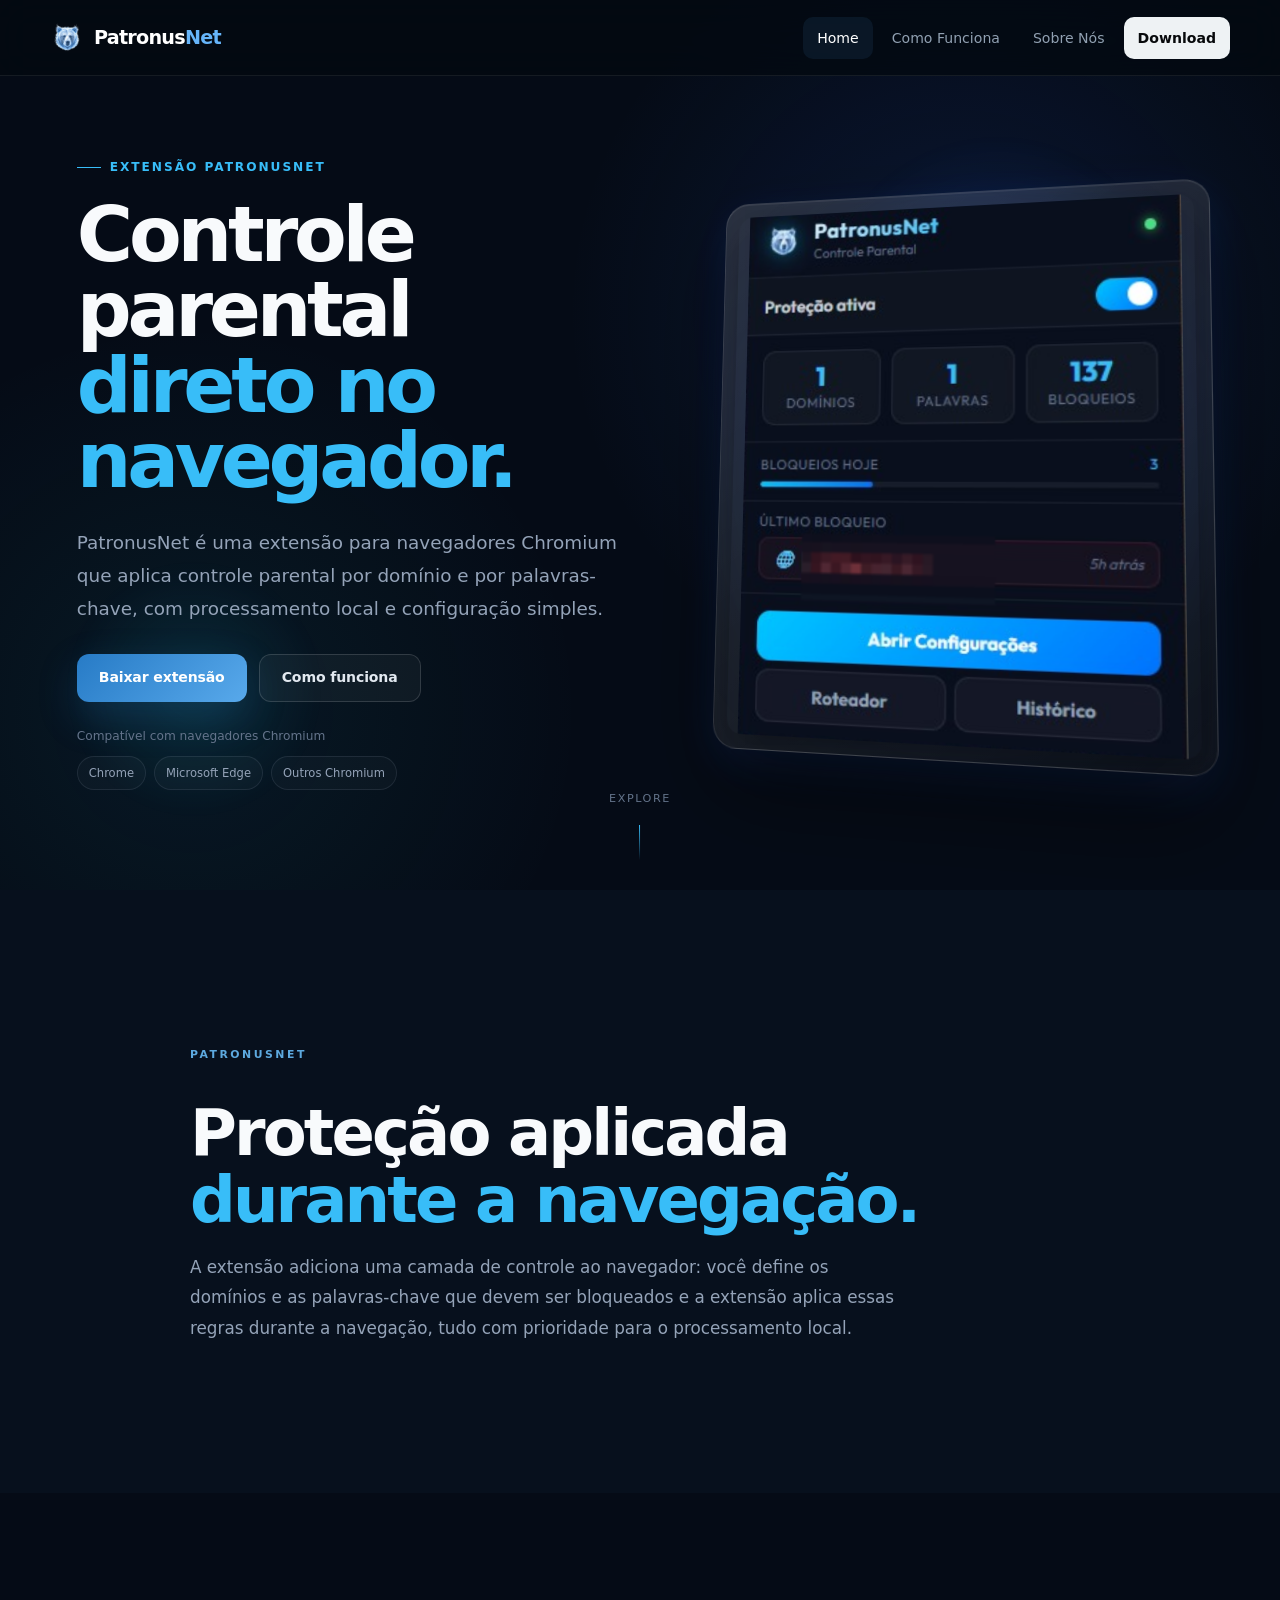
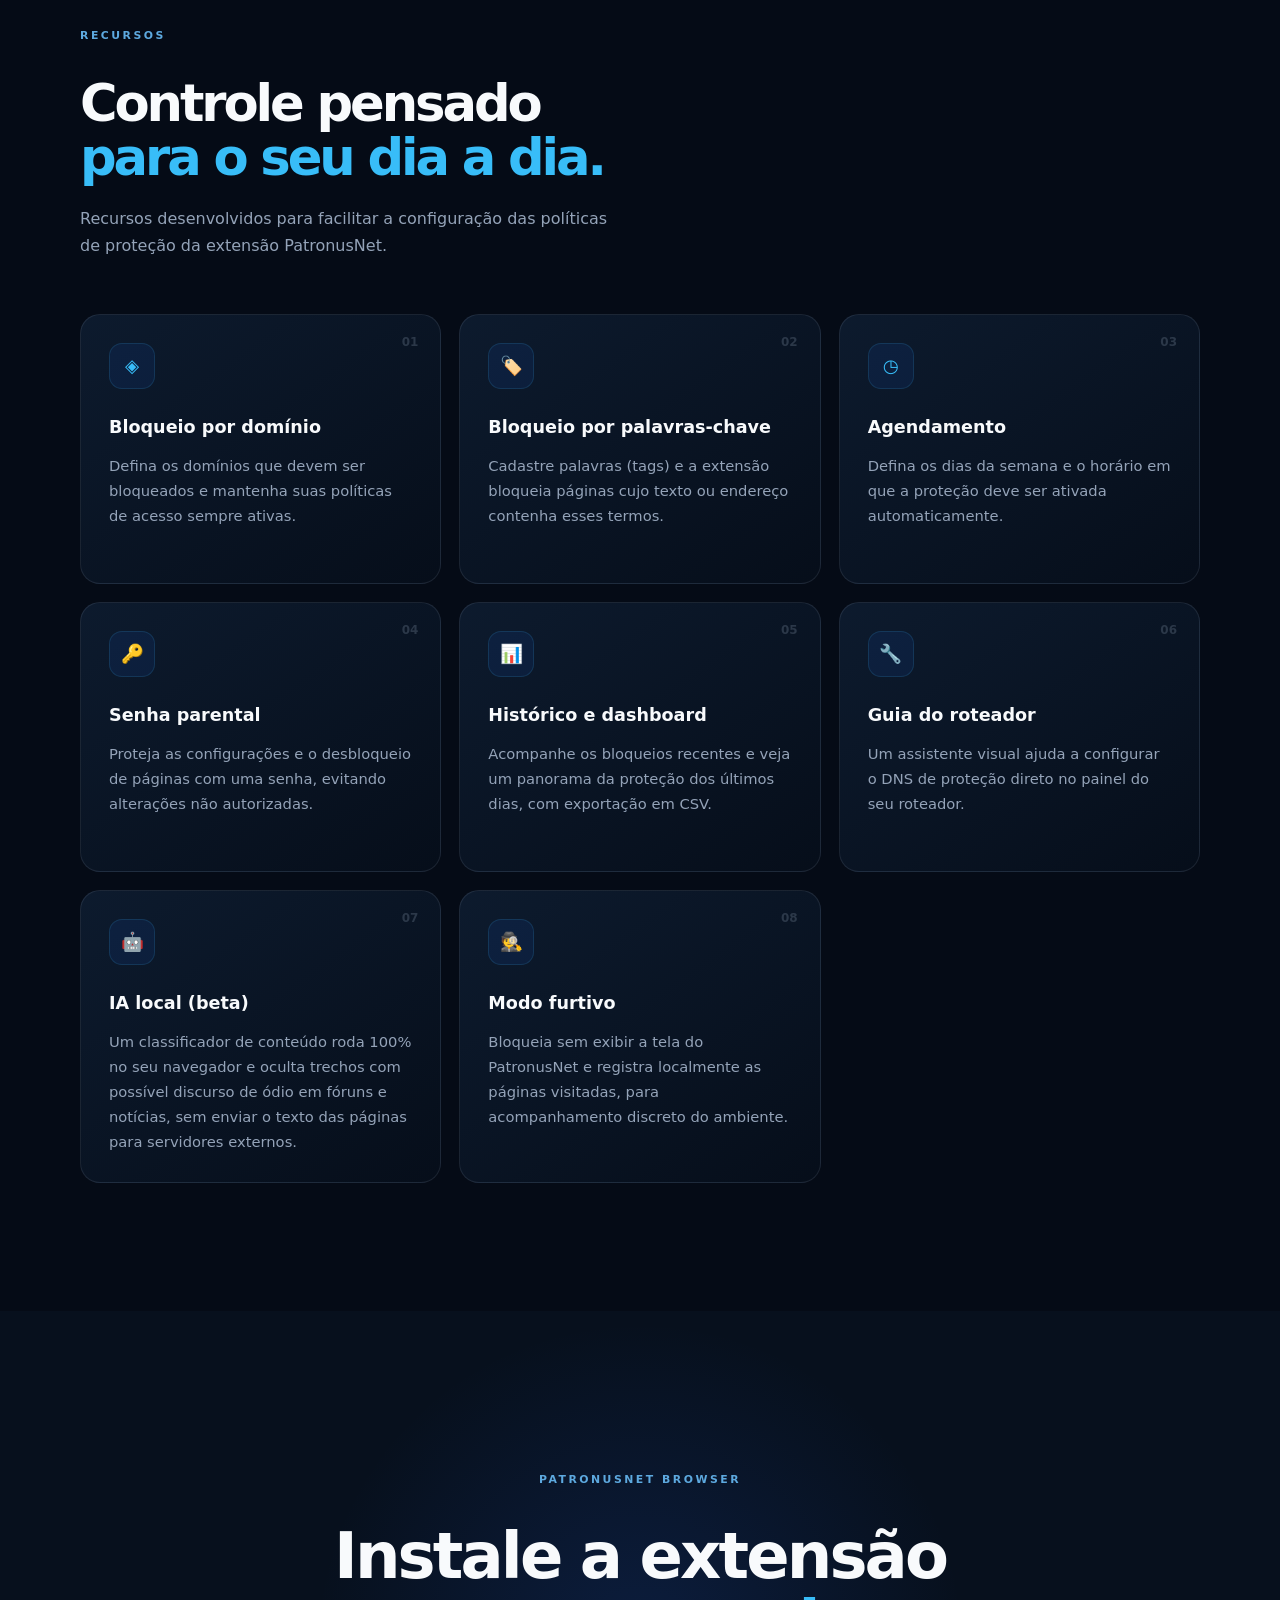
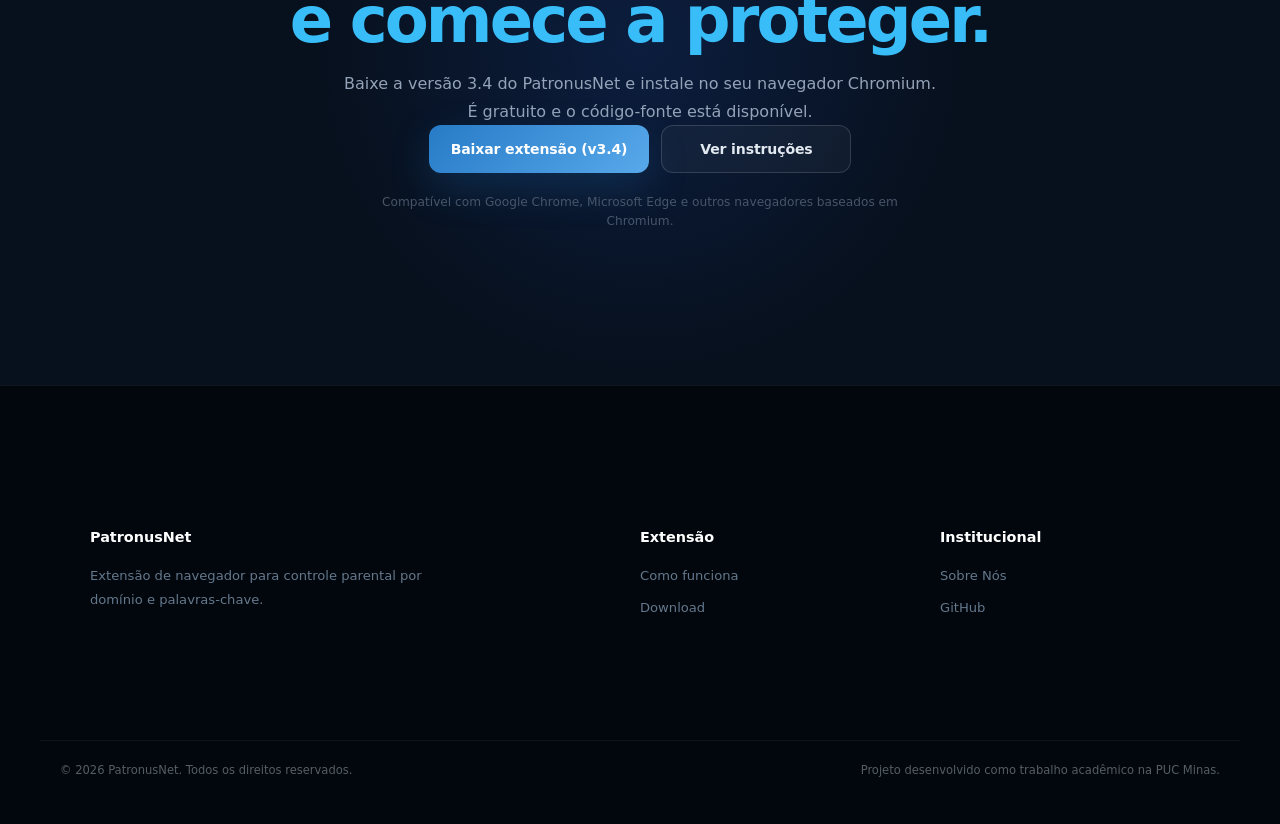
==== commit 8b3e5f8d: "feat(website): Reorganize site structure and update PatronusNet to v3.4 - Delete case-specific style" ====
--- a/index.html
+++ b/index.html
@@ -3,31 +3,31 @@
 
 <head>
     <meta charset="UTF-8">
-
     <meta name="viewport" content="width=device-width, initial-scale=1.0">
 
     <meta
         name="description"
-        content="PatronusNet: proteção inteligente para sua navegação, dispositivos e rede."
+        content="PatronusNet: extensão de navegador Chromium para controle parental por domínio e palavras-chave, com processamento local."
     >
 
-    <title>PatronusNet | Proteção Digital Inteligente</title>
-
-    <link
-        rel="shortcut icon"
-        href="assets/img/favi-icon.png"
-        type="image/png"
+    <meta
+        name="keywords"
+        content="PatronusNet, extensão, controle parental, Chrome, Edge, Chromium, bloqueio de sites, proteção digital"
     >
 
-    <link
-        rel="stylesheet"
-        href="assets/css/style.css"
-    >
-
-    <link
-        rel="stylesheet"
-        href="assets/css/index.css"
-    >
+    <meta name="author" content="PatronusNet">
+
+    <meta property="og:title" content="PatronusNet | Extensão de Proteção Digital">
+    <meta property="og:description" content="Controle parental por domínio e palavras-chave, direto no seu navegador.">
+    <meta property="og:type" content="website">
+
+    <title>PatronusNet | Extensão de Proteção Digital</title>
+
+    <link rel="shortcut icon" href="assets/img/favi-icon.png" type="image/png">
+
+    <link rel="stylesheet" href="assets/css/style.css">
+    <link rel="stylesheet" href="assets/css/index.css">
+    <link rel="stylesheet" href="assets/css/navegador.css">
 </head>
 
 <body>
@@ -37,841 +37,311 @@
     ====================================================== -->
 
     <header class="site-header">
-
-        <nav class="nav-container">
-
-            <a
-                href="index.html"
-                class="logo-txt"
+        <nav class="nav-container" aria-label="Navegação principal">
+
+            <a href="index.html" class="logo-txt" aria-label="PatronusNet - Página inicial">
+                <img src="assets/img/favi-icon.png" alt="" class="logo-icon">
+                <span>Patronus<span>Net</span></span>
+            </a>
+
+            <button
+                class="nav-toggle"
+                type="button"
+                aria-label="Abrir menu"
+                aria-expanded="false"
+                aria-controls="main-navigation"
             >
-
-                <img
-                    src="assets/img/favi-icon.png"
-                    alt="PatronusNet"
-                    class="logo-icon"
-                >
-
-                <span>
-                    Patronus<span>Net</span>
-                </span>
-
-            </a>
-
-
-            <ul class="nav-links">
-
-                <li>
-                    <a
-                        href="index.html"
-                        class="active"
-                    >
-                        Home
-                    </a>
-                </li>
-
-
-                <li>
-                    <a href="sobre-nos.html">
-                        Sobre Nós
-                    </a>
-                </li>
-
-
-                <!-- =================================================
-                     PRODUTOS
-                ================================================== -->
-
-                <li class="products-menu">
-
-                    <button
-                        class="products-trigger"
-                        type="button"
-                        aria-expanded="false"
-                    >
-                        Produtos
-
-                        <span class="products-arrow">
-                            ↓
-                        </span>
-                    </button>
-
-
-                    <div class="products-dropdown">
-
-                        <a
-                            href="case.html"
-                            class="product-option"
-                        >
-
-                            <span class="product-option-icon">
-                                ◈
-                            </span>
-
-                            <span>
-                                <strong>
-                                    Dispositivo
-                                </strong>
-
-                                <small>
-                                    Proteção portátil
-                                </small>
-                            </span>
-
-                        </a>
-
-
-                        <a
-                            href="navegador.html"
-                            class="product-option"
-                        >
-
-                            <span class="product-option-icon browser-icon">
-                                ◉
-                            </span>
-
-                            <span>
-                                <strong>
-                                    Navegador
-                                </strong>
-
-                                <small>
-                                    Mais controle e recursos
-                                </small>
-                            </span>
-
-                        </a>
-
-                    </div>
-
-                </li>
-
+                <span></span>
+                <span></span>
+                <span></span>
+            </button>
+
+            <ul class="nav-links" id="main-navigation">
+                <li><a href="index.html" class="active" aria-current="page">Home</a></li>
+                <li><a href="como-funciona.html">Como Funciona</a></li>
+                <li><a href="sobre-nos.html">Sobre Nós</a></li>
+                <li><a href="navegador.html" class="nav-cta">Download</a></li>
             </ul>
 
         </nav>
-
     </header>
 
-
     <main>
-
 
         <!-- =====================================================
              HERO
         ====================================================== -->
 
-        <section class="home-hero">
-
-            <div class="home-hero-orb orb-blue"></div>
-            <div class="home-hero-orb orb-brown"></div>
-
-
-            <div class="home-hero-content">
-
-                <span class="hero-kicker">
-                    PROTEÇÃO DIGITAL INTELIGENTE
-                </span>
+        <section class="browser-hero">
+
+            <div class="browser-hero-orb orb-blue"></div>
+            <div class="browser-hero-orb orb-cyan"></div>
+
+            <div class="browser-hero-content">
+
+                <span class="hero-kicker">EXTENSÃO PATRONUSNET</span>
 
                 <h1>
-                    Proteção que
-                    <span>acompanha você.</span>
+                    Controle parental
+                    <span>direto no navegador.</span>
                 </h1>
 
                 <p>
-                    PatronusNet combina proteção de rede,
-                    navegação inteligente e moderação de conteúdo
-                    para criar um ambiente digital mais seguro,
-                    controlado e responsável.
+                    PatronusNet é uma extensão para navegadores Chromium
+                    que aplica controle parental por domínio e por palavras-chave,
+                    com processamento local e configuração simples.
                 </p>
 
-
                 <div class="hero-actions">
-
-                    <a
-                        href="#produtos"
-                        class="btn btn-primary"
+                    <a href="navegador.html#download" class="btn btn-primary">
+                        Baixar extensão
+                    </a>
+
+                    <a href="como-funciona.html" class="btn btn-secondary">
+                        Como funciona
+                    </a>
+                </div>
+
+                <div class="browser-compatible">
+                    <span>Compatível com navegadores Chromium</span>
+
+                    <div class="browser-badges">
+                        <span>Chrome</span>
+                        <span>Microsoft Edge</span>
+                        <span>Outros Chromium</span>
+                    </div>
+                </div>
+
+            </div>
+
+            <div class="hero-visual">
+                <div class="hero-card">
+                    <img
+                        src="assets/img/browser/popup.png"
+                        alt="Interface do popup da extensão PatronusNet"
+                        class="hero-browser-popup"
                     >
-                        Conheça as soluções
-                    </a>
-
-                    <a
-                        href="sobre-nos.html"
-                        class="btn btn-secondary"
-                    >
-                        Sobre o PatronusNet
-                    </a>
-
-                </div>
-
-            </div>
-
-
-            <div class="hero-visual">
-
-                <div class="hero-card">
-
-                    <div class="hero-card-top">
-
-                        <span>
-                            PATRONUSNET
-                        </span>
-
-                        <span class="status-dot">
-                            ● protegido
-                        </span>
-
-                    </div>
-
-
-                    <div class="hero-shield">
-                        🛡
-                    </div>
-
-
-                    <strong>
-                        Ambiente protegido
-                    </strong>
-
-                    <p>
-                        Controle inteligente
-                        da sua experiência digital.
-                    </p>
-
-
-                    <div class="hero-card-line">
-                        <span></span>
-                        <span></span>
-                    </div>
-
-                </div>
-
-            </div>
-
+                </div>
+            </div>
 
             <div class="hero-scroll">
-
-                <span>
-                    Explore
-                </span>
-
+                <span>Explore</span>
                 <div></div>
-
             </div>
 
         </section>
-
 
         <!-- =====================================================
              INTRO
         ====================================================== -->
 
-        <section class="intro-home">
-
+        <section class="browser-intro">
             <div class="section-inner">
-
-                <span class="section-label">
-                    UM ECOSSISTEMA
-                </span>
+                <span class="section-label">PATRONUSNET</span>
 
                 <h2>
-                    Uma proteção.
-                    <span>Duas experiências.</span>
+                    Proteção aplicada
+                    <span>durante a navegação.</span>
                 </h2>
 
                 <p>
-                    Escolha a solução que melhor combina com
-                    sua rotina. O PatronusNet pode acompanhar
-                    você por meio de um dispositivo portátil
-                    ou diretamente no navegador.
+                    A extensão adiciona uma camada de controle ao navegador:
+                    você define os domínios e as palavras-chave que devem ser
+                    bloqueados e a extensão aplica essas regras durante a
+                    navegação, tudo com prioridade para o processamento local.
                 </p>
-
-            </div>
-
+            </div>
         </section>
-
-
-        <!-- =====================================================
-             PRODUTOS
-        ====================================================== -->
-
-        <section
-            class="products-section"
-            id="produtos"
-        >
-
-            <div class="section-inner">
-
-                <div class="section-heading">
-
-                    <span class="section-label">
-                        PRODUTOS
-                    </span>
-
-                    <h2>
-                        Escolha como
-                        <span>quer ser protegido.</span>
-                    </h2>
-
-                    <p>
-                        Duas soluções diferentes,
-                        construídas para objetivos diferentes.
-                    </p>
-
-                </div>
-
-
-                <div class="products-grid">
-
-
-                    <!-- =================================================
-                         DISPOSITIVO
-                    ================================================== -->
-
-                    <article class="product-card device-card">
-
-                        <div class="product-card-glow"></div>
-
-
-                        <div class="product-card-header">
-
-                            <span class="product-tag">
-                                DISPOSITIVO
-                            </span>
-
-                            <span class="product-number">
-                                01
-                            </span>
-
-                        </div>
-
-
-                        <div class="product-visual device-visual">
-
-                            <div class="device-placeholder">
-
-                                <div class="device-top">
-                                    PATRONUS
-                                </div>
-
-                                <div class="device-port"></div>
-
-                            </div>
-
-                        </div>
-
-
-                        <h3>
-                            PatronusNet
-                            <span>Device</span>
-                        </h3>
-
-                        <p>
-                            Um dispositivo portátil para levar
-                            sua proteção com você. Ideal para
-                            ambientes onde você precisa de uma
-                            camada adicional de controle e segurança.
-                        </p>
-
-
-                        <ul class="product-features">
-
-                            <li>
-                                <span>✓</span>
-                                Portátil
-                            </li>
-
-                            <li>
-                                <span>✓</span>
-                                Proteção de rede
-                            </li>
-
-                            <li>
-                                <span>✓</span>
-                                Bloqueio de sites
-                            </li>
-
-                            <li>
-                                <span>✓</span>
-                                Configuração centralizada
-                            </li>
-
-                        </ul>
-
-
-                        <a
-                            href="case.html"
-                            class="product-link"
-                        >
-                            Conhecer dispositivo
-                            <span>→</span>
-                        </a>
-
-                    </article>
-
-
-                    <!-- =================================================
-                         NAVEGADOR
-                    ================================================== -->
-
-                    <article class="product-card browser-card">
-
-                        <div class="product-card-glow"></div>
-
-
-                        <div class="product-card-header">
-
-                            <span class="product-tag">
-                                NAVEGADOR
-                            </span>
-
-                            <span class="product-number">
-                                02
-                            </span>
-
-                        </div>
-
-
-                        <div class="product-visual browser-visual">
-
-                            <div class="browser-window">
-
-                                <div class="browser-toolbar">
-
-                                    <span></span>
-                                    <span></span>
-                                    <span></span>
-
-                                </div>
-
-
-                                <div class="browser-content">
-
-                                    <div class="browser-shield">
-                                        🛡
-                                    </div>
-
-                                    <strong>
-                                        PatronusNet ativo
-                                    </strong>
-
-                                    <small>
-                                        Navegação protegida
-                                    </small>
-
-                                </div>
-
-                            </div>
-
-                        </div>
-
-
-                        <h3>
-                            PatronusNet
-                            <span>Browser</span>
-                        </h3>
-
-                        <p>
-                            Uma extensão de navegador com mais
-                            recursos de controle, moderação e
-                            acompanhamento para uma experiência
-                            digital personalizada.
-                        </p>
-
-
-                        <ul class="product-features">
-
-                            <li>
-                                <span>✓</span>
-                                Bloqueio de sites
-                            </li>
-
-                            <li>
-                                <span>✓</span>
-                                Moderação com IA
-                            </li>
-
-                            <li>
-                                <span>✓</span>
-                                Políticas com horário
-                            </li>
-
-                            <li>
-                                <span>✓</span>
-                                Modo Tartaruga
-                            </li>
-
-                        </ul>
-
-
-                        <a
-                            href="navegador.html"
-                            class="product-link"
-                        >
-                            Conhecer navegador
-                            <span>→</span>
-                        </a>
-
-                    </article>
-
-                </div>
-
-            </div>
-
-        </section>
-
 
         <!-- =====================================================
              RECURSOS
         ====================================================== -->
 
-        <section class="resources-section">
-
+        <section class="browser-resources" id="recursos">
             <div class="section-inner">
 
                 <div class="section-heading">
-
-                    <span class="section-label">
-                        PATRONUSNET BROWSER
-                    </span>
+                    <span class="section-label">RECURSOS</span>
 
                     <h2>
-                        Mais controle.
-                        <span>Mais inteligência.</span>
+                        Controle pensado
+                        <span>para o seu dia a dia.</span>
                     </h2>
 
-                </div>
-
+                    <p>
+                        Recursos desenvolvidos para facilitar a configuração
+                        das políticas de proteção da extensão PatronusNet.
+                    </p>
+                </div>
 
                 <div class="resources-grid">
 
-
-                    <article class="resource-card">
-
-                        <div class="resource-icon">
-                            ◈
-                        </div>
-
-                        <h3>
-                            Bloqueio de sites
-                        </h3>
-
-                        <p>
-                            Defina domínios e categorias que
-                            não devem ser acessados e mantenha
-                            suas políticas de proteção ativas.
-                        </p>
-
-                    </article>
-
-
-                    <article class="resource-card">
-
-                        <div class="resource-icon">
-                            ✦
-                        </div>
-
-                        <h3>
-                            Inteligência Artificial
-                        </h3>
-
-                        <p>
-                            A moderação inteligente auxilia na
-                            análise do conteúdo acessado para
-                            aplicar políticas de segurança.
-                        </p>
-
-                    </article>
-
-
-                    <article class="resource-card">
-
-                        <div class="resource-icon">
-                            ◷
-                        </div>
-
-                        <h3>
-                            Políticas por horário
-                        </h3>
-
-                        <p>
-                            Cronometre suas políticas de segurança
-                            e defina quando determinadas regras
-                            devem estar ativas.
-                        </p>
-
-                    </article>
-
-
-                    <article class="resource-card turtle-card">
-
-                        <div class="resource-icon">
-                            🐢
-                        </div>
-
-                        <h3>
-                            Modo Tartaruga
-                        </h3>
-
-                        <p>
-                            Um modo voltado à privacidade que
-                            reduz sinais de identificação durante
-                            a navegação, conforme as capacidades
-                            da extensão.
-                        </p>
-
-                    </article>
-
-
-                    <article class="resource-card">
-
-                        <div class="resource-icon">
-                            ◎
-                        </div>
-
-                        <h3>
-                            Interface amigável
-                        </h3>
-
-                        <p>
-                            Informações organizadas em uma
-                            interface simples para configurar,
-                            acompanhar e entender sua proteção.
-                        </p>
-
-                    </article>
-
-
-                    <article class="resource-card">
-
-                        <div class="resource-icon">
-                            ↗
-                        </div>
-
-                        <h3>
-                            Controle personalizado
-                        </h3>
-
-                        <p>
-                            Ajuste as regras de acordo com o
-                            perfil e a necessidade do ambiente
-                            protegido.
-                        </p>
-
-                    </article>
-
-                </div>
-
-            </div>
-
+                    <article class="resource-card">
+                        <div class="resource-number">01</div>
+                        <div class="resource-icon">◈</div>
+                        <h3>Bloqueio por domínio</h3>
+                        <p>
+                            Defina os domínios que devem ser bloqueados e
+                            mantenha suas políticas de acesso sempre ativas.
+                        </p>
+                    </article>
+
+                    <article class="resource-card">
+                        <div class="resource-number">02</div>
+                        <div class="resource-icon">🏷️</div>
+                        <h3>Bloqueio por palavras-chave</h3>
+                        <p>
+                            Cadastre palavras (tags) e a extensão bloqueia páginas
+                            cujo texto ou endereço contenha esses termos.
+                        </p>
+                    </article>
+
+                    <article class="resource-card">
+                        <div class="resource-number">03</div>
+                        <div class="resource-icon">◷</div>
+                        <h3>Agendamento</h3>
+                        <p>
+                            Defina os dias da semana e o horário em que a proteção
+                            deve ser ativada automaticamente.
+                        </p>
+                    </article>
+
+                    <article class="resource-card">
+                        <div class="resource-number">04</div>
+                        <div class="resource-icon">🔑</div>
+                        <h3>Senha parental</h3>
+                        <p>
+                            Proteja as configurações e o desbloqueio de páginas com
+                            uma senha, evitando alterações não autorizadas.
+                        </p>
+                    </article>
+
+                    <article class="resource-card">
+                        <div class="resource-number">05</div>
+                        <div class="resource-icon">📊</div>
+                        <h3>Histórico e dashboard</h3>
+                        <p>
+                            Acompanhe os bloqueios recentes e veja um panorama da
+                            proteção dos últimos dias, com exportação em CSV.
+                        </p>
+                    </article>
+
+                    <article class="resource-card">
+                        <div class="resource-number">06</div>
+                        <div class="resource-icon">🔧</div>
+                        <h3>Guia do roteador</h3>
+                        <p>
+                            Um assistente visual ajuda a configurar o DNS de
+                            proteção direto no painel do seu roteador.
+                        </p>
+                    </article>
+
+                    <article class="resource-card">
+                        <div class="resource-number">07</div>
+                        <div class="resource-icon">🤖</div>
+                        <h3>IA local (beta)</h3>
+                        <p>
+                            Um classificador de conteúdo roda 100% no seu
+                            navegador e oculta trechos com possível discurso de
+                            ódio em fóruns e notícias, sem enviar o texto das
+                            páginas para servidores externos.
+                        </p>
+                    </article>
+
+                    <article class="resource-card">
+                        <div class="resource-number">08</div>
+                        <div class="resource-icon">🕵️</div>
+                        <h3>Modo furtivo</h3>
+                        <p>
+                            Bloqueia sem exibir a tela do PatronusNet e registra
+                            localmente as páginas visitadas, para acompanhamento
+                            discreto do ambiente.
+                        </p>
+                    </article>
+
+                </div>
+            </div>
         </section>
 
-
         <!-- =====================================================
-             DIFERENÇA
+             CTA / DOWNLOAD
         ====================================================== -->
 
-        <section class="comparison-section">
-
-            <div class="section-inner">
-
-                <div class="comparison">
-
-                    <div class="comparison-intro">
-
-                        <span class="section-label">
-                            QUAL ESCOLHER?
-                        </span>
-
-                        <h2>
-                            Dispositivo ou navegador?
-                        </h2>
-
-                        <p>
-                            A diferença está no ambiente em que
-                            você deseja aplicar a proteção.
-                        </p>
-
-                    </div>
-
-
-                    <div class="comparison-items">
-
-                        <div class="comparison-item">
-
-                            <span class="comparison-icon">
-                                ◈
-                            </span>
-
-                            <div>
-
-                                <h3>
-                                    Dispositivo
-                                </h3>
-
-                                <p>
-                                    Portátil e pensado para
-                                    acompanhar sua infraestrutura
-                                    de rede em diferentes locais.
-                                </p>
-
-                                <a href="case.html">
-                                    Ver dispositivo →
-                                </a>
-
-                            </div>
-
-                        </div>
-
-
-                        <div class="comparison-item">
-
-                            <span class="comparison-icon">
-                                ◉
-                            </span>
-
-                            <div>
-
-                                <h3>
-                                    Navegador
-                                </h3>
-
-                                <p>
-                                    Mais recursos de controle,
-                                    moderação e acompanhamento,
-                                    associado ao navegador,
-                                    dispositivo ou conta configurada.
-                                </p>
-
-                                <a href="navegador.html">
-                                    Ver navegador →
-                                </a>
-
-                            </div>
-
-                        </div>
-
-                    </div>
-
-                </div>
-
-            </div>
-
+        <section class="purchase-section" id="download">
+            <div class="purchase-content">
+                <span class="section-label">PATRONUSNET BROWSER</span>
+
+                <h2>
+                    Instale a extensão
+                    <span>e comece a proteger.</span>
+                </h2>
+
+                <p>
+                    Baixe a versão 3.4 do PatronusNet e instale no seu navegador
+                    Chromium. É gratuito e o código-fonte está disponível.
+                </p>
+
+                <div class="purchase-buttons">
+                    <a href="code/patronusnet-browser-v3.4.zip" class="btn btn-primary" download>
+                        Baixar extensão (v3.4)
+                    </a>
+
+                    <a href="navegador.html#download" class="btn btn-secondary">
+                        Ver instruções
+                    </a>
+                </div>
+
+                <small class="purchase-note">
+                    Compatível com Google Chrome, Microsoft Edge e outros
+                    navegadores baseados em Chromium.
+                </small>
+            </div>
         </section>
 
-
-        <!-- =====================================================
-             CTA
-        ====================================================== -->
-
-        <section class="home-cta">
-
-            <div class="home-cta-content">
-
-                <span class="section-label">
-                    PATRONUSNET
-                </span>
-
-                <h2>
-                    Proteção inteligente
-                    para o mundo digital.
-                </h2>
-
-                <p>
-                    Escolha seu produto e descubra uma nova
-                    maneira de controlar sua experiência online.
-                </p>
-
-                <a
-                    href="#produtos"
-                    class="btn btn-primary"
-                >
-                    Escolher produto
-                </a>
-
-            </div>
-
-        </section>
-
     </main>
-
 
     <!-- =====================================================
          FOOTER
     ====================================================== -->
 
     <footer>
-
         <div class="footer-content">
 
             <div class="footer-section">
-
-                <h4>
-                    PatronusNet
-                </h4>
-
+                <h4>PatronusNet</h4>
                 <p>
-                    Proteção digital inteligente
-                    para sua rede e dispositivos.
+                    Extensão de navegador para controle parental por
+                    domínio e palavras-chave.
                 </p>
-
-            </div>
-
+            </div>
 
             <div class="footer-section">
-
-                <h4>
-                    Produtos
-                </h4>
-
+                <h4>Extensão</h4>
                 <ul>
-
+                    <li><a href="como-funciona.html">Como funciona</a></li>
+                    <li><a href="navegador.html#download">Download</a></li>
+                </ul>
+            </div>
+
+            <div class="footer-section">
+                <h4>Institucional</h4>
+                <ul>
+                    <li><a href="sobre-nos.html">Sobre Nós</a></li>
                     <li>
-                        <a href="case.html">
-                            Dispositivo
-                        </a>
-                    </li>
-
-                    <li>
-                        <a href="navegador.html">
-                            Navegador
-                        </a>
-                    </li>
-
-                </ul>
-
-            </div>
-
-
-            <div class="footer-section">
-
-                <h4>
-                    Institucional
-                </h4>
-
-                <ul>
-
-                    <li>
-                        <a href="sobre-nos.html">
-                            Sobre Nós
-                        </a>
-                    </li>
-
-                    <li>
-                        <a href="https://github.com/rainbowcrack/patronusnet-site"
-                           target="_blank"
-                           rel="noreferrer">
+                        <a
+                            href="https://github.com/rainbowcrack/patronusnet-site"
+                            target="_blank"
+                            rel="noopener noreferrer"
+                        >
                             GitHub
                         </a>
                     </li>
-
                 </ul>
-
             </div>
 
         </div>
 
-
         <div class="footer-bottom">
-
             <p>
                 &copy;
                 <span id="ano"></span>
@@ -880,81 +350,13 @@
             </p>
 
             <p>
-                Projeto desenvolvido como trabalho acadêmico
-                na PUC Minas.
+                Projeto desenvolvido como trabalho acadêmico na PUC Minas.
             </p>
-
         </div>
-
     </footer>
 
-
     <script src="assets/js/script.js"></script>
 
-    <script>
-        document.getElementById("ano").textContent =
-            new Date().getFullYear();
-
-
-        /*
-         * Menu Produtos:
-         * desktop = hover via CSS
-         * mobile = clique via JS
-         */
-
-        const productsMenu =
-            document.querySelector(".products-menu");
-
-        const productsTrigger =
-            document.querySelector(".products-trigger");
-
-
-        if (productsMenu && productsTrigger) {
-
-            productsTrigger.addEventListener(
-                "click",
-                function (event) {
-
-                    event.preventDefault();
-
-                    productsMenu.classList.toggle(
-                        "open"
-                    );
-
-                    productsTrigger.setAttribute(
-                        "aria-expanded",
-                        productsMenu.classList.contains("open")
-                    );
-
-                }
-            );
-
-
-            document.addEventListener(
-                "click",
-                function (event) {
-
-                    if (
-                        !productsMenu.contains(event.target)
-                    ) {
-
-                        productsMenu.classList.remove(
-                            "open"
-                        );
-
-                        productsTrigger.setAttribute(
-                            "aria-expanded",
-                            "false"
-                        );
-
-                    }
-
-                }
-            );
-
-        }
-    </script>
-
 </body>
 
 </html>
--- a/assets/css/style.css
+++ b/assets/css/style.css
@@ -246,6 +246,75 @@
     background: rgba(255, 255, 255, 0.06);
 }
 
+
+/* =========================================================
+   NAV CTA (Download)
+========================================================= */
+
+.nav-links a.nav-cta {
+    color: #080a0c;
+
+    background: #eef2f4;
+
+    font-weight: 650;
+}
+
+.nav-links a.nav-cta:hover,
+.nav-links a.nav-cta.active {
+    color: #080a0c;
+
+    background: #fff;
+}
+
+
+/* =========================================================
+   NAV TOGGLE (menu mobile)
+========================================================= */
+
+.nav-toggle {
+    display: none;
+
+    flex-direction: column;
+    justify-content: center;
+    gap: 5px;
+
+    width: 42px;
+    height: 42px;
+
+    padding: 0 10px;
+
+    background: transparent;
+
+    border-radius: 10px;
+
+    cursor: pointer;
+}
+
+.nav-toggle span {
+    display: block;
+
+    width: 22px;
+    height: 2px;
+
+    background: var(--text-soft);
+
+    border-radius: 2px;
+
+    transition: transform var(--transition), opacity var(--transition);
+}
+
+.nav-toggle.active span:nth-child(1) {
+    transform: translateY(7px) rotate(45deg);
+}
+
+.nav-toggle.active span:nth-child(2) {
+    opacity: 0;
+}
+
+.nav-toggle.active span:nth-child(3) {
+    transform: translateY(-7px) rotate(-45deg);
+}
+
 .products-trigger {
     gap: 8px;
 }
@@ -578,21 +647,57 @@
         height: 30px;
     }
 
+    .nav-toggle {
+        display: flex;
+    }
+
     .nav-links {
-        gap: 2px;
-    }
-
-    .nav-links a,
-    .products-trigger {
-        min-height: 38px;
-
-        padding: 0 9px;
-
-        font-size: 0.75rem;
-    }
-
-    .products-dropdown {
-        right: -5px;
+        position: absolute;
+        top: 100%;
+        right: 14px;
+        left: 14px;
+
+        flex-direction: column;
+        align-items: stretch;
+        gap: 4px;
+
+        padding: 10px;
+
+        background: rgba(13, 16, 19, 0.98);
+
+        border: 1px solid var(--border);
+        border-radius: 14px;
+
+        box-shadow: var(--shadow);
+
+        opacity: 0;
+        visibility: hidden;
+        transform: translateY(-8px);
+
+        transition:
+            opacity var(--transition),
+            visibility var(--transition),
+            transform var(--transition);
+    }
+
+    .nav-links.open {
+        opacity: 1;
+        visibility: visible;
+        transform: translateY(0);
+    }
+
+    .nav-links a {
+        min-height: 44px;
+
+        padding: 0 14px;
+
+        font-size: 0.9rem;
+    }
+
+    .nav-links a.nav-cta {
+        justify-content: center;
+
+        margin-top: 4px;
     }
 
     .section-inner {
@@ -639,15 +744,4 @@
     .logo-txt {
         font-size: 0.9rem;
     }
-
-    .nav-links a,
-    .products-trigger {
-        padding: 0 6px;
-
-        font-size: 0.68rem;
-    }
-
-    .products-trigger span {
-        display: none;
-    }
-}
+}
--- a/assets/css/navegador.css
+++ b/assets/css/navegador.css
@@ -0,0 +1,2064 @@
+/* =========================================================
+   PATRONUSNET BROWSER
+   navegador.css
+========================================================= */
+
+
+/* =========================================================
+   VARIÁVEIS
+========================================================= */
+
+:root {
+
+    --browser-blue: #2563eb;
+    --browser-blue-light: #38bdf8;
+    --browser-blue-dark: #1d4ed8;
+
+    --browser-cyan: #22d3ee;
+
+    --browser-bg: #050b16;
+    --browser-bg-light: #08111f;
+
+    --browser-card: rgba(10, 20, 35, 0.78);
+
+    --browser-border: rgba(148, 163, 184, 0.14);
+
+    --browser-text: #f8fafc;
+    --browser-muted: #94a3b8;
+
+}
+
+
+/* =========================================================
+   BASE
+========================================================= */
+
+html {
+    scroll-behavior: smooth;
+}
+
+
+body {
+    overflow-x: hidden;
+}
+
+
+/* =========================================================
+   HERO
+========================================================= */
+
+.browser-hero {
+
+    position: relative;
+
+    min-height: min(860px, 100vh);
+
+    padding:
+        150px
+        max(6vw, 40px)
+        100px;
+
+    display: grid;
+
+    grid-template-columns:
+        minmax(0, 1fr)
+        minmax(380px, 0.9fr);
+
+    align-items: center;
+
+    gap: clamp(35px, 6vw, 90px);
+
+    background:
+        radial-gradient(
+            circle at 75% 35%,
+            rgba(37, 99, 235, 0.14),
+            transparent 35%
+        ),
+        radial-gradient(
+            circle at 15% 80%,
+            rgba(34, 211, 238, 0.07),
+            transparent 30%
+        ),
+        var(--browser-bg);
+
+    overflow: hidden;
+
+}
+
+
+/* =========================================================
+   HERO ORBS
+========================================================= */
+
+.browser-hero-orb {
+
+    position: absolute;
+
+    border-radius: 50%;
+
+    pointer-events: none;
+
+    filter: blur(4px);
+
+}
+
+
+.orb-blue {
+
+    width: 360px;
+    height: 360px;
+
+    right: 8%;
+    top: 15%;
+
+    background:
+        radial-gradient(
+            circle,
+            rgba(37, 99, 235, 0.18),
+            transparent 70%
+        );
+
+    animation: orbFloat 8s ease-in-out infinite;
+
+}
+
+
+.orb-cyan {
+
+    width: 260px;
+    height: 260px;
+
+    left: 5%;
+    bottom: 8%;
+
+    background:
+        radial-gradient(
+            circle,
+            rgba(34, 211, 238, 0.10),
+            transparent 70%
+        );
+
+    animation: orbFloat 10s ease-in-out infinite reverse;
+
+}
+
+
+@keyframes orbFloat {
+
+    0%,
+    100% {
+        transform: translate3d(0, 0, 0);
+    }
+
+    50% {
+        transform: translate3d(0, -18px, 0);
+    }
+
+}
+
+
+/* =========================================================
+   HERO CONTENT
+========================================================= */
+
+.browser-hero-content {
+
+    position: relative;
+
+    z-index: 3;
+
+    max-width: 680px;
+
+}
+
+
+.hero-kicker {
+
+    display: inline-flex;
+
+    align-items: center;
+
+    gap: 9px;
+
+    margin-bottom: 20px;
+
+    color: var(--browser-blue-light);
+
+    font-size: 0.76rem;
+
+    font-weight: 800;
+
+    letter-spacing: 0.16em;
+
+}
+
+
+.hero-kicker::before {
+
+    content: "";
+
+    width: 24px;
+    height: 1px;
+
+    background: var(--browser-blue-light);
+
+}
+
+
+.browser-hero h1 {
+
+    margin: 0;
+
+    max-width: 720px;
+
+    color: var(--browser-text);
+
+    font-size:
+        clamp(3rem, 6vw, 5.6rem);
+
+    line-height: 0.98;
+
+    letter-spacing: -0.055em;
+
+    font-weight: 800;
+
+}
+
+
+.browser-hero h1 span {
+
+    display: block;
+
+    color: var(--browser-blue-light);
+
+}
+
+
+.browser-hero-content > p {
+
+    max-width: 610px;
+
+    margin: 28px 0 0;
+
+    color: var(--browser-muted);
+
+    font-size:
+        clamp(1rem, 1.5vw, 1.15rem);
+
+    line-height: 1.8;
+
+}
+
+
+/* =========================================================
+   PREÇO HERO
+========================================================= */
+
+.browser-hero-price {
+
+    display: flex;
+
+    align-items: center;
+
+    flex-wrap: wrap;
+
+    gap: 9px 16px;
+
+    margin-top: 27px;
+
+}
+
+
+.browser-hero-price span {
+
+    width: 100%;
+
+    color: #64748b;
+
+    font-size: 0.76rem;
+
+    text-transform: uppercase;
+
+    letter-spacing: 0.12em;
+
+    font-weight: 700;
+
+}
+
+
+.browser-hero-price strong {
+
+    color: #ffffff;
+
+    font-size: 2rem;
+
+    line-height: 1;
+
+}
+
+
+.browser-hero-price small {
+
+    color: #64748b;
+
+    font-size: 0.8rem;
+
+}
+
+
+/* =========================================================
+   HERO BUTTONS
+========================================================= */
+
+.hero-actions {
+
+    display: flex;
+
+    align-items: center;
+
+    flex-wrap: wrap;
+
+    gap: 12px;
+
+    margin-top: 28px;
+
+}
+
+
+.hero-actions .btn {
+
+    min-height: 48px;
+
+}
+
+
+/* =========================================================
+   COMPATIBILIDADE HERO
+========================================================= */
+
+.browser-compatible {
+
+    margin-top: 25px;
+
+}
+
+
+.browser-compatible > span {
+
+    display: block;
+
+    margin-bottom: 10px;
+
+    color: #64748b;
+
+    font-size: 0.76rem;
+
+}
+
+
+.browser-badges {
+
+    display: flex;
+
+    flex-wrap: wrap;
+
+    gap: 8px;
+
+}
+
+
+.browser-badges span {
+
+    padding: 7px 11px;
+
+    border: 1px solid var(--browser-border);
+
+    border-radius: 999px;
+
+    background: rgba(255, 255, 255, 0.025);
+
+    color: #94a3b8;
+
+    font-size: 0.72rem;
+
+}
+
+
+/* =========================================================
+   HERO VISUAL
+========================================================= */
+
+.hero-visual {
+
+    position: relative;
+
+    width: min(100%, 560px);
+
+    min-width: 0;
+
+    display: flex;
+
+    align-items: center;
+
+    justify-content: center;
+
+    perspective: 1200px;
+
+    z-index: 2;
+
+}
+
+
+/* =========================================================
+   CARD FLUTUANTE
+========================================================= */
+
+.hero-card {
+
+    position: relative;
+
+    width: min(100%, 520px);
+
+    padding: 14px;
+
+    border-radius: 25px;
+
+    background:
+        linear-gradient(
+            145deg,
+            rgba(255, 255, 255, 0.14),
+            rgba(255, 255, 255, 0.035)
+        );
+
+    border: 1px solid rgba(255, 255, 255, 0.12);
+
+    box-shadow:
+        0 40px 90px rgba(0, 0, 0, 0.48),
+        0 12px 40px rgba(37, 99, 235, 0.16),
+        inset 0 1px 0 rgba(255, 255, 255, 0.08);
+
+    backdrop-filter: blur(14px);
+
+    -webkit-backdrop-filter: blur(14px);
+
+    transform:
+        perspective(1200px)
+        rotateY(-7deg)
+        rotateX(3deg);
+
+    animation:
+        browserCardFloat
+        6s
+        ease-in-out
+        infinite;
+
+    overflow: hidden;
+
+}
+
+
+/* =========================================================
+   IMAGEM DO POPUP
+========================================================= */
+
+.hero-browser-popup {
+
+    display: block;
+
+    width: 100%;
+
+    height: auto;
+
+    max-height: 540px;
+
+    object-fit: contain;
+
+    border-radius: 15px;
+
+    box-shadow:
+        0 15px 40px rgba(0, 0, 0, 0.30);
+
+}
+
+
+/* =========================================================
+   BRILHO DO CARD
+========================================================= */
+
+.hero-card::before {
+
+    content: "";
+
+    position: absolute;
+
+    width: 70%;
+    height: 70%;
+
+    left: 50%;
+    top: 50%;
+
+    transform:
+        translate(-50%, -50%);
+
+    background:
+        rgba(37, 99, 235, 0.17);
+
+    filter: blur(75px);
+
+    border-radius: 50%;
+
+    z-index: -1;
+
+    pointer-events: none;
+
+}
+
+
+.hero-card::after {
+
+    content: "";
+
+    position: absolute;
+
+    top: 0;
+
+    left: -80%;
+
+    width: 45%;
+
+    height: 100%;
+
+    background:
+        linear-gradient(
+            90deg,
+            transparent,
+            rgba(255, 255, 255, 0.10),
+            transparent
+        );
+
+    transform:
+        skewX(-18deg);
+
+    animation:
+        browserCardShine
+        7s
+        ease-in-out
+        infinite;
+
+    pointer-events: none;
+
+}
+
+
+@keyframes browserCardFloat {
+
+    0%,
+    100% {
+
+        transform:
+            perspective(1200px)
+            rotateY(-7deg)
+            rotateX(3deg)
+            translateY(0);
+
+    }
+
+    50% {
+
+        transform:
+            perspective(1200px)
+            rotateY(-7deg)
+            rotateX(3deg)
+            translateY(-12px);
+
+    }
+
+}
+
+
+@keyframes browserCardShine {
+
+    0% {
+        left: -80%;
+    }
+
+    25%,
+    100% {
+        left: 140%;
+    }
+
+}
+
+
+/* =========================================================
+   SCROLL INDICATOR
+========================================================= */
+
+.browser-hero .hero-scroll {
+
+    position: absolute;
+
+    left: 50%;
+    bottom: 30px;
+
+    transform: translateX(-50%);
+
+    display: flex;
+
+    flex-direction: column;
+
+    align-items: center;
+
+    gap: 9px;
+
+    color: #64748b;
+
+    font-size: 0.7rem;
+
+    text-transform: uppercase;
+
+    letter-spacing: 0.14em;
+
+}
+
+
+.browser-hero .hero-scroll div {
+
+    width: 1px;
+
+    height: 35px;
+
+    background:
+        linear-gradient(
+            to bottom,
+            var(--browser-blue-light),
+            transparent
+        );
+
+    animation:
+        scrollLine 2s ease-in-out infinite;
+
+}
+
+
+@keyframes scrollLine {
+
+    0%,
+    100% {
+        opacity: 0.4;
+        transform: scaleY(0.65);
+        transform-origin: top;
+    }
+
+    50% {
+        opacity: 1;
+        transform: scaleY(1);
+    }
+
+}
+
+
+/* =========================================================
+   INTRO
+========================================================= */
+
+.browser-intro {
+
+    padding:
+        clamp(90px, 12vw, 150px)
+        20px;
+
+    background: #07101d;
+
+}
+
+
+.browser-intro .section-inner {
+
+    max-width: 900px;
+
+}
+
+
+.browser-intro h2 {
+
+    max-width: 800px;
+
+    margin: 18px 0;
+
+    color: #f8fafc;
+
+    font-size:
+        clamp(2.2rem, 5vw, 4.2rem);
+
+    line-height: 1.05;
+
+    letter-spacing: -0.045em;
+
+}
+
+
+.browser-intro h2 span {
+
+    color: var(--browser-blue-light);
+
+}
+
+
+.browser-intro p {
+
+    max-width: 720px;
+
+    color: #94a3b8;
+
+    font-size: 1.05rem;
+
+    line-height: 1.8;
+
+}
+
+
+/* =========================================================
+   RECURSOS
+========================================================= */
+
+.browser-resources {
+
+    padding:
+        clamp(90px, 10vw, 140px)
+        20px;
+
+    background: #050b16;
+
+}
+
+
+.browser-resources .section-heading {
+
+    max-width: 760px;
+
+    margin-bottom: 55px;
+
+}
+
+
+.browser-resources .section-heading h2 {
+
+    margin: 15px 0;
+
+    color: #f8fafc;
+
+    font-size:
+        clamp(2.1rem, 4vw, 3.7rem);
+
+    line-height: 1.05;
+
+}
+
+
+.browser-resources .section-heading h2 span {
+
+    color: var(--browser-blue-light);
+
+}
+
+
+.browser-resources .section-heading p {
+
+    color: #94a3b8;
+
+    line-height: 1.7;
+
+}
+
+
+/* =========================================================
+   RESOURCE GRID
+========================================================= */
+
+.resources-grid {
+
+    display: grid;
+
+    grid-template-columns:
+        repeat(3, minmax(0, 1fr));
+
+    gap: 18px;
+
+}
+
+
+.resource-card {
+
+    position: relative;
+
+    min-height: 270px;
+
+    padding: 28px;
+
+    border: 1px solid var(--browser-border);
+
+    border-radius: 20px;
+
+    background:
+        linear-gradient(
+            145deg,
+            rgba(15, 30, 50, 0.85),
+            rgba(7, 15, 27, 0.85)
+        );
+
+    overflow: hidden;
+
+    transition:
+        transform 0.3s ease,
+        border-color 0.3s ease,
+        box-shadow 0.3s ease;
+
+}
+
+
+.resource-card:hover {
+
+    transform: translateY(-7px);
+
+    border-color:
+        rgba(56, 189, 248, 0.32);
+
+    box-shadow:
+        0 25px 50px rgba(0, 0, 0, 0.22);
+
+}
+
+
+.resource-number {
+
+    position: absolute;
+
+    top: 18px;
+    right: 22px;
+
+    color: rgba(148, 163, 184, 0.25);
+
+    font-size: 0.75rem;
+
+    font-weight: 800;
+
+}
+
+
+.resource-icon {
+
+    width: 46px;
+    height: 46px;
+
+    display: flex;
+
+    align-items: center;
+    justify-content: center;
+
+    margin-bottom: 24px;
+
+    border-radius: 13px;
+
+    background:
+        rgba(37, 99, 235, 0.10);
+
+    border:
+        1px solid rgba(56, 189, 248, 0.14);
+
+    color: var(--browser-blue-light);
+
+    font-size: 1.15rem;
+
+}
+
+
+.resource-card h3 {
+
+    margin: 0 0 12px;
+
+    color: #f8fafc;
+
+    font-size: 1.1rem;
+
+}
+
+
+.resource-card p {
+
+    margin: 0;
+
+    color: #94a3b8;
+
+    line-height: 1.7;
+
+    font-size: 0.92rem;
+
+}
+
+
+/* =========================================================
+   TECNOLOGIA
+========================================================= */
+
+.technology-section {
+
+    padding:
+        clamp(90px, 10vw, 140px)
+        20px;
+
+    background: #07101d;
+
+}
+
+
+.technology-layout {
+
+    display: grid;
+
+    grid-template-columns:
+        minmax(0, 1fr)
+        minmax(320px, 0.8fr);
+
+    gap: clamp(40px, 7vw, 100px);
+
+    align-items: center;
+
+}
+
+
+.technology-content h2 {
+
+    max-width: 650px;
+
+    margin: 18px 0;
+
+    color: #f8fafc;
+
+    font-size:
+        clamp(2.1rem, 4vw, 3.7rem);
+
+    line-height: 1.05;
+
+}
+
+
+.technology-content h2 span {
+
+    color: var(--browser-blue-light);
+
+}
+
+
+.technology-content > p {
+
+    max-width: 650px;
+
+    color: #94a3b8;
+
+    line-height: 1.8;
+
+}
+
+
+/* =========================================================
+   TECHNOLOGY LIST
+========================================================= */
+
+.technology-list {
+
+    margin-top: 35px;
+
+    display: grid;
+
+    gap: 12px;
+
+}
+
+
+.technology-item {
+
+    display: flex;
+
+    align-items: flex-start;
+
+    gap: 18px;
+
+    padding: 17px;
+
+    border:
+        1px solid var(--browser-border);
+
+    border-radius: 15px;
+
+    background:
+        rgba(255, 255, 255, 0.025);
+
+}
+
+
+.technology-item > span {
+
+    color: var(--browser-blue-light);
+
+    font-size: 0.75rem;
+
+    font-weight: 800;
+
+}
+
+
+.technology-item strong {
+
+    display: block;
+
+    color: #f8fafc;
+
+    margin-bottom: 5px;
+
+}
+
+
+.technology-item p {
+
+    margin: 0;
+
+    color: #64748b;
+
+    font-size: 0.85rem;
+
+    line-height: 1.55;
+
+}
+
+
+/* =========================================================
+   TECHNOLOGY PANEL
+========================================================= */
+
+.technology-panel {
+
+    position: relative;
+
+    padding: 20px;
+
+    border-radius: 22px;
+
+    background:
+        linear-gradient(
+            145deg,
+            #0c1a2b,
+            #050b16
+        );
+
+    border:
+        1px solid var(--browser-border);
+
+    box-shadow:
+        0 35px 70px rgba(0, 0, 0, 0.25);
+
+}
+
+
+.tech-panel-header {
+
+    display: flex;
+
+    justify-content: space-between;
+
+    padding-bottom: 16px;
+
+    border-bottom:
+        1px solid var(--browser-border);
+
+    color: #94a3b8;
+
+    font-size: 0.72rem;
+
+    letter-spacing: 0.1em;
+
+}
+
+
+.tech-status {
+
+    color: #34d399;
+
+}
+
+
+.tech-panel-content {
+
+    padding-top: 12px;
+
+}
+
+
+.tech-code-line {
+
+    display: grid;
+
+    grid-template-columns:
+        35px 1fr auto;
+
+    gap: 10px;
+
+    padding: 14px 5px;
+
+    border-bottom:
+        1px solid rgba(148, 163, 184, 0.06);
+
+    font-family:
+        "SFMono-Regular",
+        Consolas,
+        monospace;
+
+    font-size: 0.8rem;
+
+}
+
+
+.tech-code-line span:first-child {
+
+    color: #475569;
+
+}
+
+
+.tech-code-line span:nth-child(2) {
+
+    color: #7dd3fc;
+
+}
+
+
+.tech-code-line strong {
+
+    color: #34d399;
+
+    font-weight: 500;
+
+}
+
+
+/* =========================================================
+   VIDEO
+========================================================= */
+
+.video-section {
+
+    padding:
+        clamp(90px, 10vw, 140px)
+        20px;
+
+    background: #050b16;
+
+}
+
+
+.video-section .section-heading {
+
+    max-width: 750px;
+
+    margin-bottom: 45px;
+
+}
+
+
+.video-section h2 {
+
+    margin: 15px 0;
+
+    color: #f8fafc;
+
+    font-size:
+        clamp(2.1rem, 4vw, 3.7rem);
+
+    line-height: 1.05;
+
+}
+
+
+.video-section h2 span {
+
+    color: var(--browser-blue-light);
+
+}
+
+
+.video-section .section-heading p {
+
+    color: #94a3b8;
+
+    line-height: 1.7;
+
+}
+
+
+.video-wrapper {
+
+    position: relative;
+
+    max-width: 1000px;
+
+    margin: auto;
+
+    padding: 10px;
+
+    border:
+        1px solid var(--browser-border);
+
+    border-radius: 24px;
+
+    background:
+        rgba(255, 255, 255, 0.035);
+
+    box-shadow:
+        0 35px 80px rgba(0, 0, 0, 0.30);
+
+}
+
+
+.extension-video {
+
+    display: block;
+
+    width: 100%;
+
+    max-height: 600px;
+
+    border-radius: 17px;
+
+    background: #020617;
+
+}
+
+
+/* =========================================================
+   SEGURANÇA
+========================================================= */
+
+.security-section {
+
+    padding:
+        clamp(90px, 10vw, 140px)
+        20px;
+
+    background: #07101d;
+
+}
+
+
+.security-card {
+
+    display: grid;
+
+    grid-template-columns: 80px 1fr;
+
+    gap: 30px;
+
+    max-width: 1050px;
+
+    margin: auto;
+
+    padding: clamp(30px, 5vw, 55px);
+
+    border:
+        1px solid rgba(56, 189, 248, 0.13);
+
+    border-radius: 25px;
+
+    background:
+        linear-gradient(
+            145deg,
+            rgba(13, 30, 48, 0.90),
+            rgba(7, 15, 27, 0.90)
+        );
+
+}
+
+
+.security-icon {
+
+    width: 65px;
+    height: 65px;
+
+    display: flex;
+
+    align-items: center;
+    justify-content: center;
+
+    border-radius: 18px;
+
+    background:
+        rgba(37, 99, 235, 0.12);
+
+    border:
+        1px solid rgba(56, 189, 248, 0.15);
+
+    color: var(--browser-blue-light);
+
+    font-size: 1.5rem;
+
+}
+
+
+.security-content h2 {
+
+    margin: 15px 0;
+
+    color: #f8fafc;
+
+    font-size:
+        clamp(2rem, 4vw, 3.3rem);
+
+    line-height: 1.05;
+
+}
+
+
+.security-content h2 span {
+
+    color: var(--browser-blue-light);
+
+}
+
+
+.security-content > p {
+
+    max-width: 750px;
+
+    color: #94a3b8;
+
+    line-height: 1.8;
+
+}
+
+
+.security-points {
+
+    display: flex;
+
+    flex-wrap: wrap;
+
+    gap: 9px;
+
+    margin-top: 25px;
+
+}
+
+
+.security-points span {
+
+    padding: 8px 12px;
+
+    border-radius: 999px;
+
+    background:
+        rgba(52, 211, 153, 0.07);
+
+    border:
+        1px solid rgba(52, 211, 153, 0.12);
+
+    color: #86efac;
+
+    font-size: 0.78rem;
+
+}
+
+
+/* =========================================================
+   COMPATIBILIDADE
+========================================================= */
+
+.compatibility-section {
+
+    padding:
+        clamp(90px, 10vw, 140px)
+        20px;
+
+    background: #050b16;
+
+}
+
+
+.compatibility-section .section-heading {
+
+    max-width: 750px;
+
+    margin-bottom: 45px;
+
+}
+
+
+.compatibility-section h2 {
+
+    margin: 15px 0;
+
+    color: #f8fafc;
+
+    font-size:
+        clamp(2.1rem, 4vw, 3.7rem);
+
+    line-height: 1.05;
+
+}
+
+
+.compatibility-section h2 span {
+
+    color: var(--browser-blue-light);
+
+}
+
+
+.compatibility-section .section-heading p {
+
+    color: #94a3b8;
+
+    line-height: 1.7;
+
+}
+
+
+.compatibility-grid {
+
+    display: grid;
+
+    grid-template-columns:
+        repeat(3, minmax(0, 1fr));
+
+    gap: 18px;
+
+}
+
+
+.compatibility-card {
+
+    padding: 30px;
+
+    border:
+        1px solid var(--browser-border);
+
+    border-radius: 20px;
+
+    background:
+        rgba(255, 255, 255, 0.025);
+
+}
+
+
+.compatibility-logo {
+
+    width: 52px;
+    height: 52px;
+
+    display: flex;
+
+    align-items: center;
+    justify-content: center;
+
+    margin-bottom: 20px;
+
+    border-radius: 15px;
+
+    background:
+        rgba(37, 99, 235, 0.13);
+
+    color: #60a5fa;
+
+    font-size: 1.5rem;
+
+    font-weight: 800;
+
+}
+
+
+.compatibility-logo.edge {
+
+    background:
+        rgba(34, 197, 94, 0.10);
+
+    color: #4ade80;
+
+}
+
+
+.compatibility-logo.chromium {
+
+    background:
+        rgba(34, 211, 238, 0.10);
+
+    color: #22d3ee;
+
+}
+
+
+.compatibility-card h3 {
+
+    margin: 0 0 10px;
+
+    color: #f8fafc;
+
+}
+
+
+.compatibility-card p {
+
+    margin: 0;
+
+    color: #94a3b8;
+
+    font-size: 0.9rem;
+
+    line-height: 1.65;
+
+}
+
+
+/* =========================================================
+   PURCHASE
+========================================================= */
+
+.purchase-section {
+
+    position: relative;
+
+    padding:
+        clamp(100px, 12vw, 170px)
+        20px;
+
+    text-align: center;
+
+    overflow: hidden;
+
+    background:
+        radial-gradient(
+            circle at center,
+            rgba(37, 99, 235, 0.16),
+            transparent 45%
+        ),
+        #07101d;
+
+}
+
+
+.purchase-content {
+
+    position: relative;
+
+    z-index: 2;
+
+    max-width: 750px;
+
+    margin: auto;
+
+}
+
+
+.purchase-content h2 {
+
+    margin: 18px auto;
+
+    color: #f8fafc;
+
+    font-size:
+        clamp(2.3rem, 5vw, 4.5rem);
+
+    line-height: 1;
+
+    letter-spacing: -0.045em;
+
+}
+
+
+.purchase-content h2 span {
+
+    display: block;
+
+    color: var(--browser-blue-light);
+
+}
+
+
+.purchase-content > p {
+
+    max-width: 600px;
+
+    margin: 0 auto;
+
+    color: #94a3b8;
+
+    line-height: 1.7;
+
+}
+
+
+/* =========================================================
+   PURCHASE PRICE
+========================================================= */
+
+.purchase-price {
+
+    margin: 30px 0;
+
+}
+
+
+.purchase-price small {
+
+    display: block;
+
+    margin-bottom: 7px;
+
+    color: #64748b;
+
+    font-size: 0.76rem;
+
+    text-transform: uppercase;
+
+    letter-spacing: 0.1em;
+
+}
+
+
+.purchase-price strong {
+
+    color: #ffffff;
+
+    font-size: 3rem;
+
+    line-height: 1;
+
+}
+
+
+/* =========================================================
+   PURCHASE BUTTONS
+========================================================= */
+
+.purchase-buttons {
+
+    display: flex;
+
+    justify-content: center;
+
+    flex-wrap: wrap;
+
+    gap: 12px;
+
+}
+
+
+.purchase-buttons .btn {
+
+    min-width: 190px;
+
+}
+
+
+.purchase-note {
+
+    display: block;
+
+    max-width: 520px;
+
+    margin: 20px auto 0;
+
+    color: #475569;
+
+    font-size: 0.76rem;
+
+    line-height: 1.6;
+
+}
+
+
+/* =========================================================
+   RESPONSIVIDADE — TABLET
+========================================================= */
+
+@media (max-width: 1050px) {
+
+
+    .browser-hero {
+
+        grid-template-columns:
+            minmax(0, 1fr)
+            minmax(320px, 0.8fr);
+
+        gap: 35px;
+
+        padding-left: 5vw;
+        padding-right: 5vw;
+
+    }
+
+
+    .browser-hero h1 {
+
+        font-size:
+            clamp(2.8rem, 6vw, 4.5rem);
+
+    }
+
+
+    .resources-grid {
+
+        grid-template-columns:
+            repeat(2, minmax(0, 1fr));
+
+    }
+
+
+    .compatibility-grid {
+
+        grid-template-columns:
+            repeat(2, minmax(0, 1fr));
+
+    }
+
+
+}
+
+
+/* =========================================================
+   RESPONSIVIDADE — MOBILE
+========================================================= */
+
+@media (max-width: 760px) {
+
+
+    .browser-hero {
+
+        min-height: auto;
+
+        padding:
+            125px
+            20px
+            100px;
+
+        display: flex;
+
+        flex-direction: column;
+
+        align-items: stretch;
+
+        gap: 45px;
+
+    }
+
+
+    .browser-hero-content {
+
+        width: 100%;
+
+        max-width: none;
+
+        text-align: left;
+
+    }
+
+
+    .browser-hero h1 {
+
+        font-size:
+            clamp(2.7rem, 13vw, 4rem);
+
+    }
+
+
+    .browser-hero-content > p {
+
+        font-size: 0.98rem;
+
+        line-height: 1.7;
+
+    }
+
+
+    .hero-actions {
+
+        width: 100%;
+
+    }
+
+
+    .hero-actions .btn {
+
+        flex: 1;
+
+        min-width: 150px;
+
+        text-align: center;
+
+    }
+
+
+    .hero-visual {
+
+        width: min(94vw, 500px);
+
+        margin: 0 auto;
+
+    }
+
+
+    .hero-card {
+
+        width: 100%;
+
+        padding: 9px;
+
+        border-radius: 19px;
+
+        transform:
+            perspective(1000px)
+            rotateY(-3deg)
+            rotateX(2deg);
+
+    }
+
+
+    .hero-browser-popup {
+
+        border-radius: 12px;
+
+    }
+
+
+    @keyframes browserCardFloat {
+
+        0%,
+        100% {
+
+            transform:
+                perspective(1000px)
+                rotateY(-3deg)
+                rotateX(2deg)
+                translateY(0);
+
+        }
+
+        50% {
+
+            transform:
+                perspective(1000px)
+                rotateY(-3deg)
+                rotateX(2deg)
+                translateY(-7px);
+
+        }
+
+    }
+
+
+    .browser-hero .hero-scroll {
+
+        display: none;
+
+    }
+
+
+    .browser-compatible {
+
+        margin-top: 20px;
+
+    }
+
+
+    .resources-grid {
+
+        grid-template-columns: 1fr;
+
+    }
+
+
+    .resource-card {
+
+        min-height: auto;
+
+    }
+
+
+    .technology-layout {
+
+        grid-template-columns: 1fr;
+
+    }
+
+
+    .technology-panel {
+
+        margin-top: 5px;
+
+    }
+
+
+    .security-card {
+
+        grid-template-columns: 1fr;
+
+        gap: 20px;
+
+    }
+
+
+    .compatibility-grid {
+
+        grid-template-columns: 1fr;
+
+    }
+
+
+    .purchase-buttons {
+
+        flex-direction: column;
+
+        align-items: stretch;
+
+    }
+
+
+    .purchase-buttons .btn {
+
+        width: 100%;
+
+    }
+
+}
+
+
+/* =========================================================
+   MOBILE PEQUENO
+========================================================= */
+
+@media (max-width: 480px) {
+
+
+    .browser-hero {
+
+        padding-top: 110px;
+
+    }
+
+
+    .browser-hero h1 {
+
+        font-size: 2.65rem;
+
+    }
+
+
+    .browser-hero-price strong {
+
+        font-size: 1.75rem;
+
+    }
+
+
+    .hero-actions {
+
+        flex-direction: column;
+
+    }
+
+
+    .hero-actions .btn {
+
+        width: 100%;
+
+    }
+
+
+    .browser-badges {
+
+        flex-direction: column;
+
+        align-items: flex-start;
+
+    }
+
+
+    .browser-badges span {
+
+        width: fit-content;
+
+    }
+
+
+    .hero-card {
+
+        padding: 6px;
+
+        border-radius: 16px;
+
+    }
+
+
+    .hero-browser-popup {
+
+        border-radius: 10px;
+
+    }
+
+
+    .browser-intro,
+    .browser-resources,
+    .technology-section,
+    .video-section,
+    .security-section,
+    .compatibility-section {
+
+        padding-left: 16px;
+        padding-right: 16px;
+
+    }
+
+
+    .security-points {
+
+        flex-direction: column;
+
+        align-items: flex-start;
+
+    }
+
+
+    .purchase-price strong {
+
+        font-size: 2.5rem;
+
+    }
+
+}
+
+
+/* =========================================================
+   ACESSIBILIDADE
+========================================================= */
+
+@media (prefers-reduced-motion: reduce) {
+
+    html {
+        scroll-behavior: auto;
+    }
+
+
+    .browser-hero-orb,
+    .hero-card,
+    .hero-card::after,
+    .browser-hero .hero-scroll div {
+
+        animation: none !important;
+
+    }
+
+
+    .resource-card {
+
+        transition: none;
+
+    }
+
+}
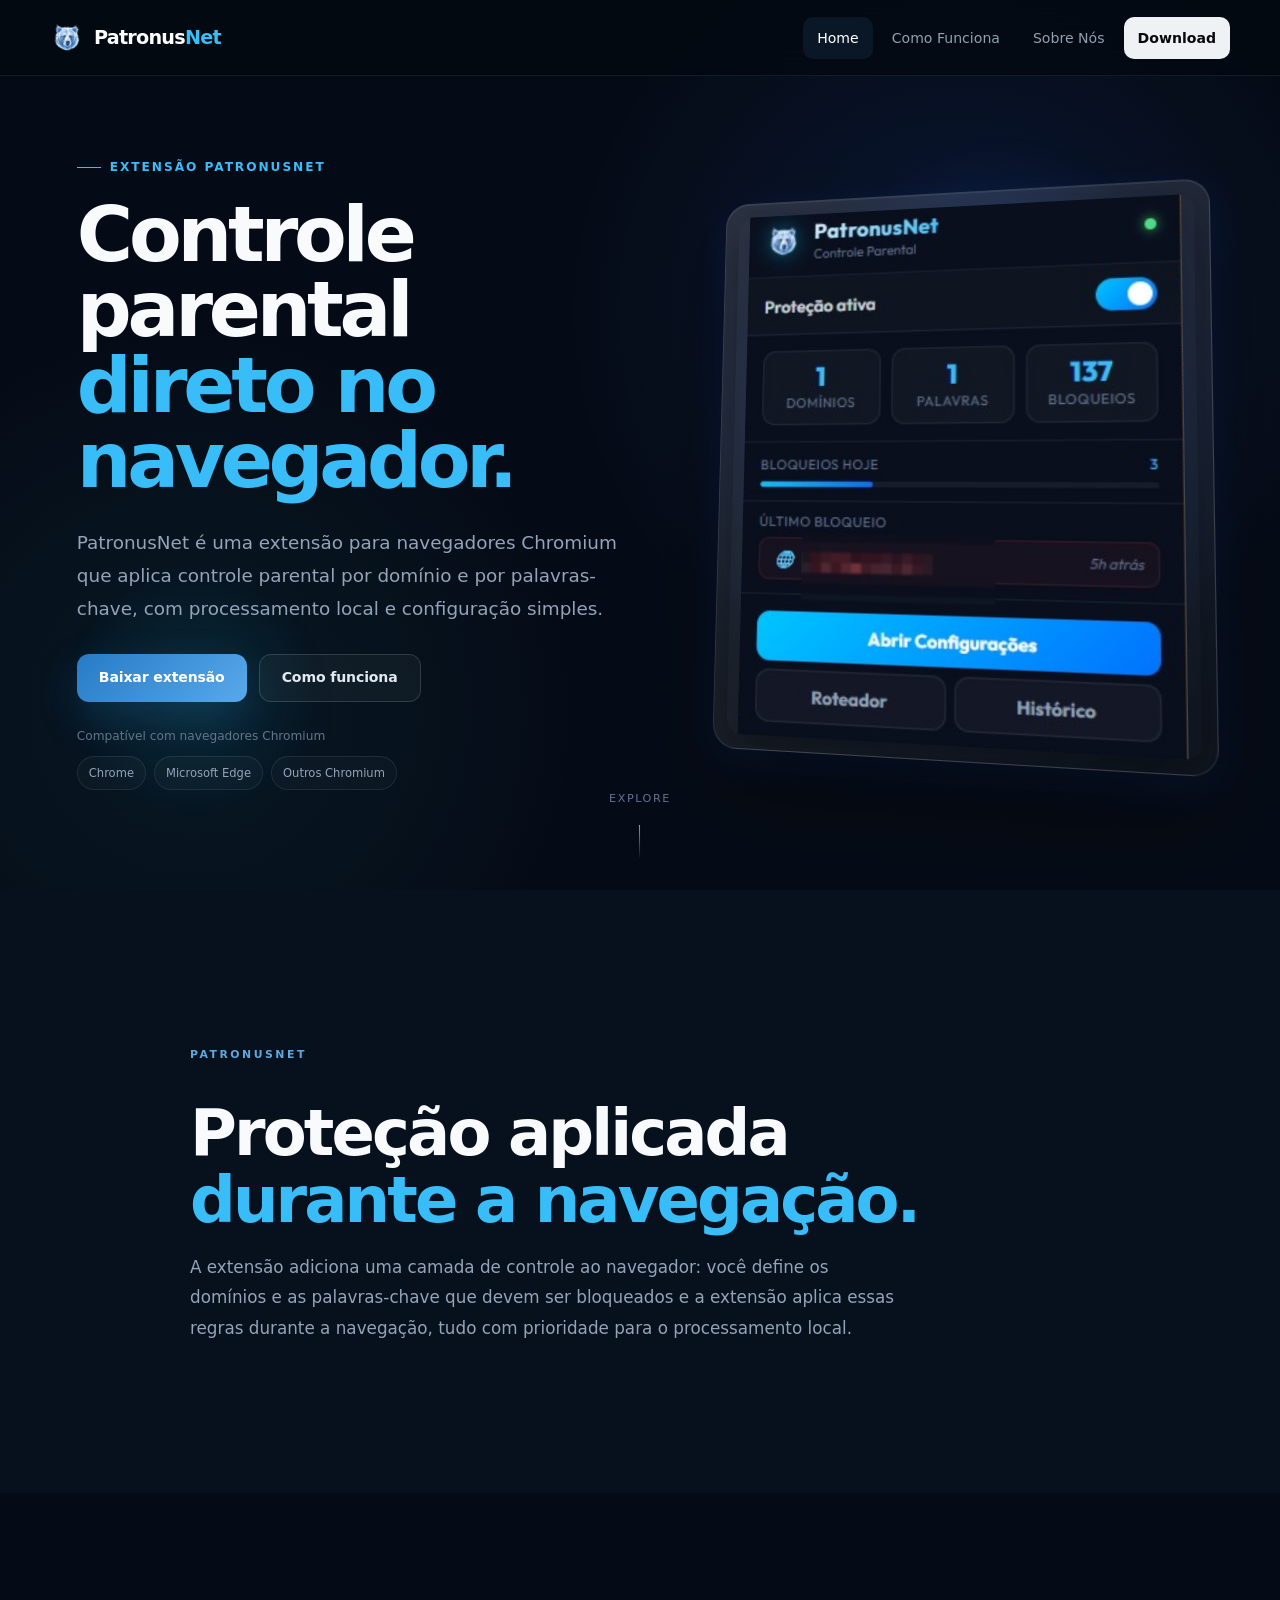
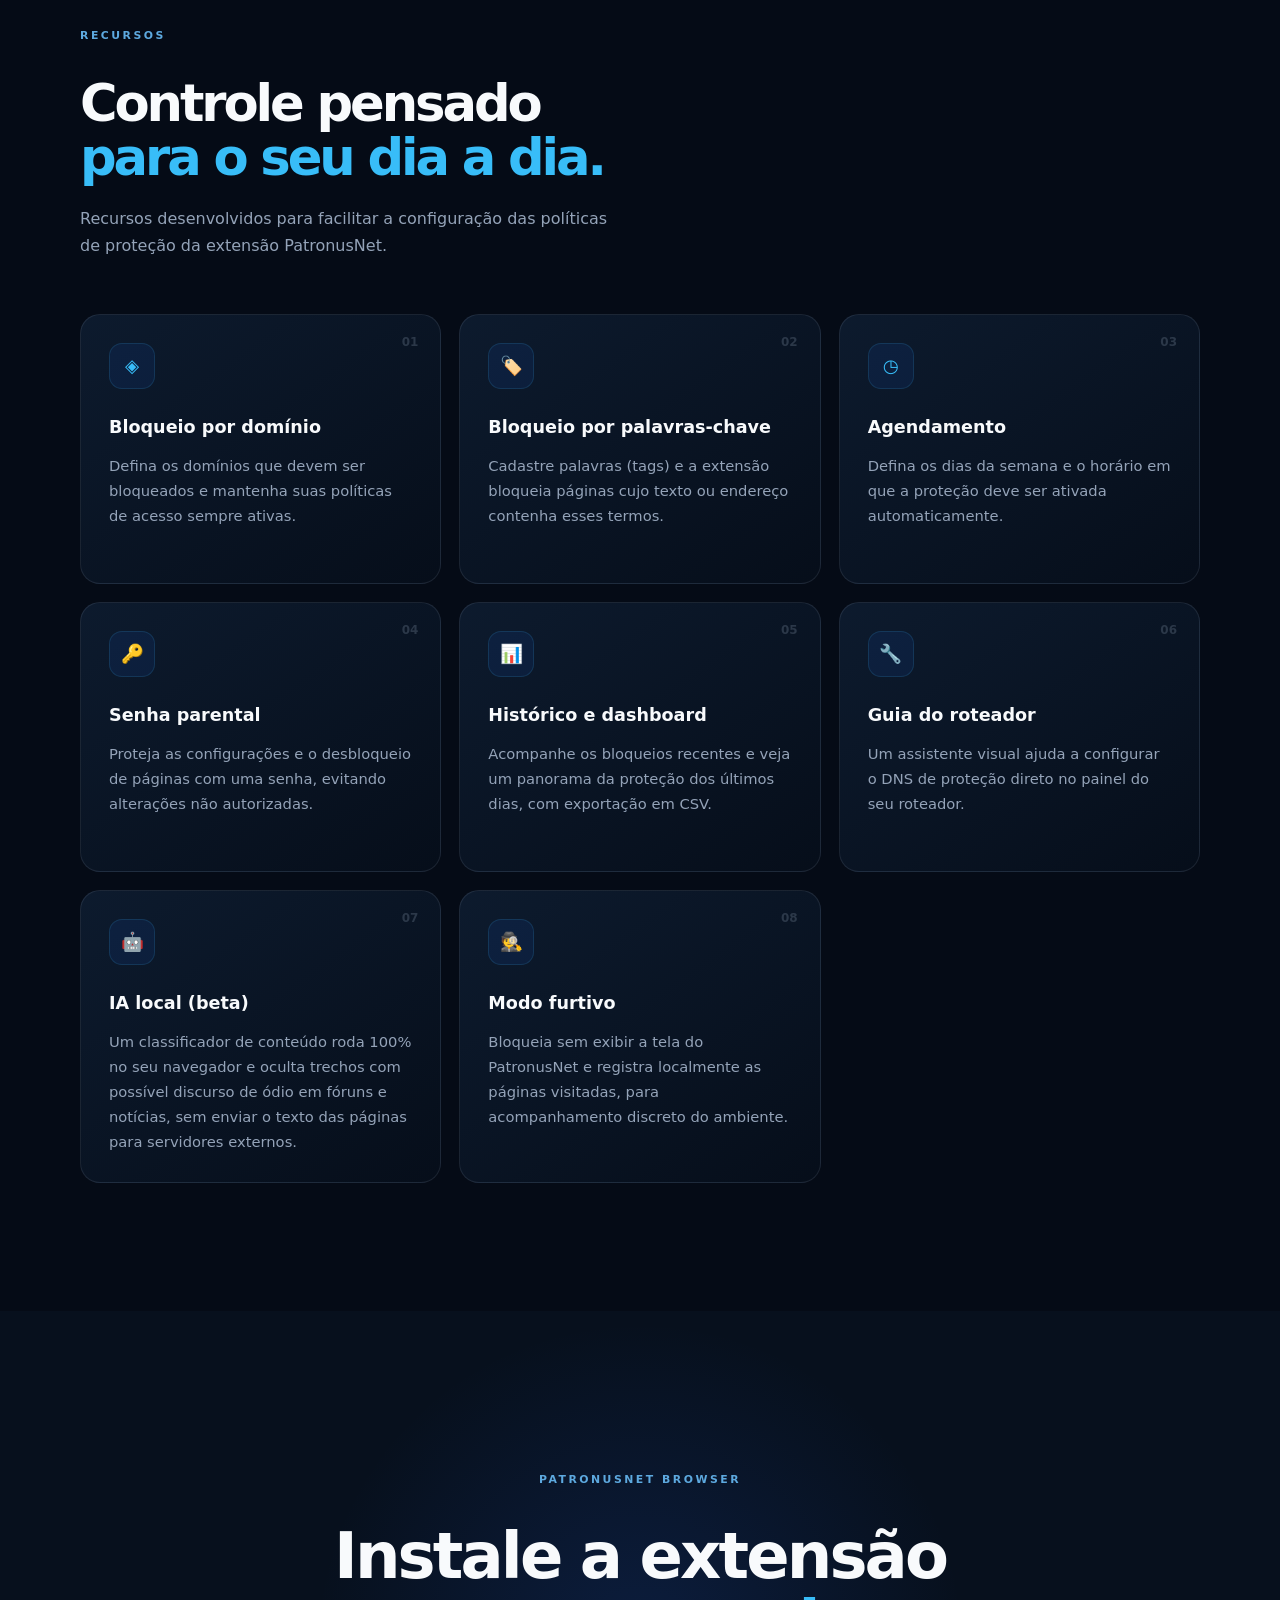
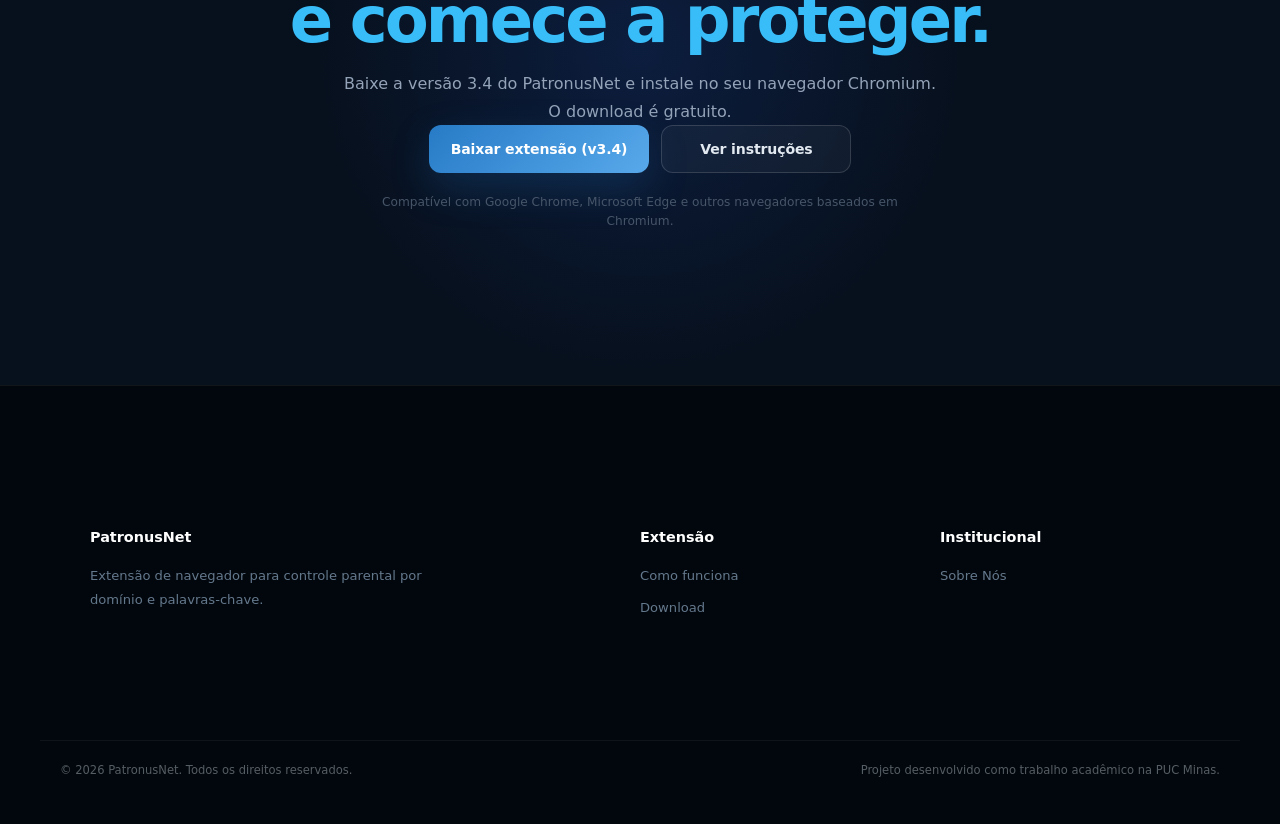
==== commit bfb2b555: "feat(site): Enhance navigation styling and update footer links - Add navigation and logo styling con" ====
--- a/index.html
+++ b/index.html
@@ -278,7 +278,7 @@
 
                 <p>
                     Baixe a versão 3.4 do PatronusNet e instale no seu navegador
-                    Chromium. É gratuito e o código-fonte está disponível.
+                    Chromium. O download é gratuito.
                 </p>
 
                 <div class="purchase-buttons">
@@ -327,15 +327,6 @@
                 <h4>Institucional</h4>
                 <ul>
                     <li><a href="sobre-nos.html">Sobre Nós</a></li>
-                    <li>
-                        <a
-                            href="https://github.com/rainbowcrack/patronusnet-site"
-                            target="_blank"
-                            rel="noopener noreferrer"
-                        >
-                            GitHub
-                        </a>
-                    </li>
                 </ul>
             </div>
 
--- a/assets/css/navegador.css
+++ b/assets/css/navegador.css
@@ -2062,3 +2062,27 @@
     }
 
 }
+
+
+/* =========================================================
+   NAVEGAÇÃO / LOGO — consistência entre as abas
+   (navegador.html e como-funciona.html usam este arquivo)
+========================================================= */
+
+/* Mantém o "Net" da logo na mesma cor azul usada nas demais páginas,
+   em vez de cair no cinza padrão do style.css global. */
+.logo-txt > span > span {
+    color: var(--browser-blue-light);
+}
+
+/* Estado ativo do item de menu com o mesmo azul da marca. */
+.nav-links a.active {
+    color: var(--browser-blue-light);
+    background: rgba(56, 189, 248, 0.10);
+}
+
+/* O botão de Download (CTA) mantém o visual claro mesmo quando ativo. */
+.nav-links a.nav-cta.active {
+    color: #080a0c;
+    background: #fff;
+}
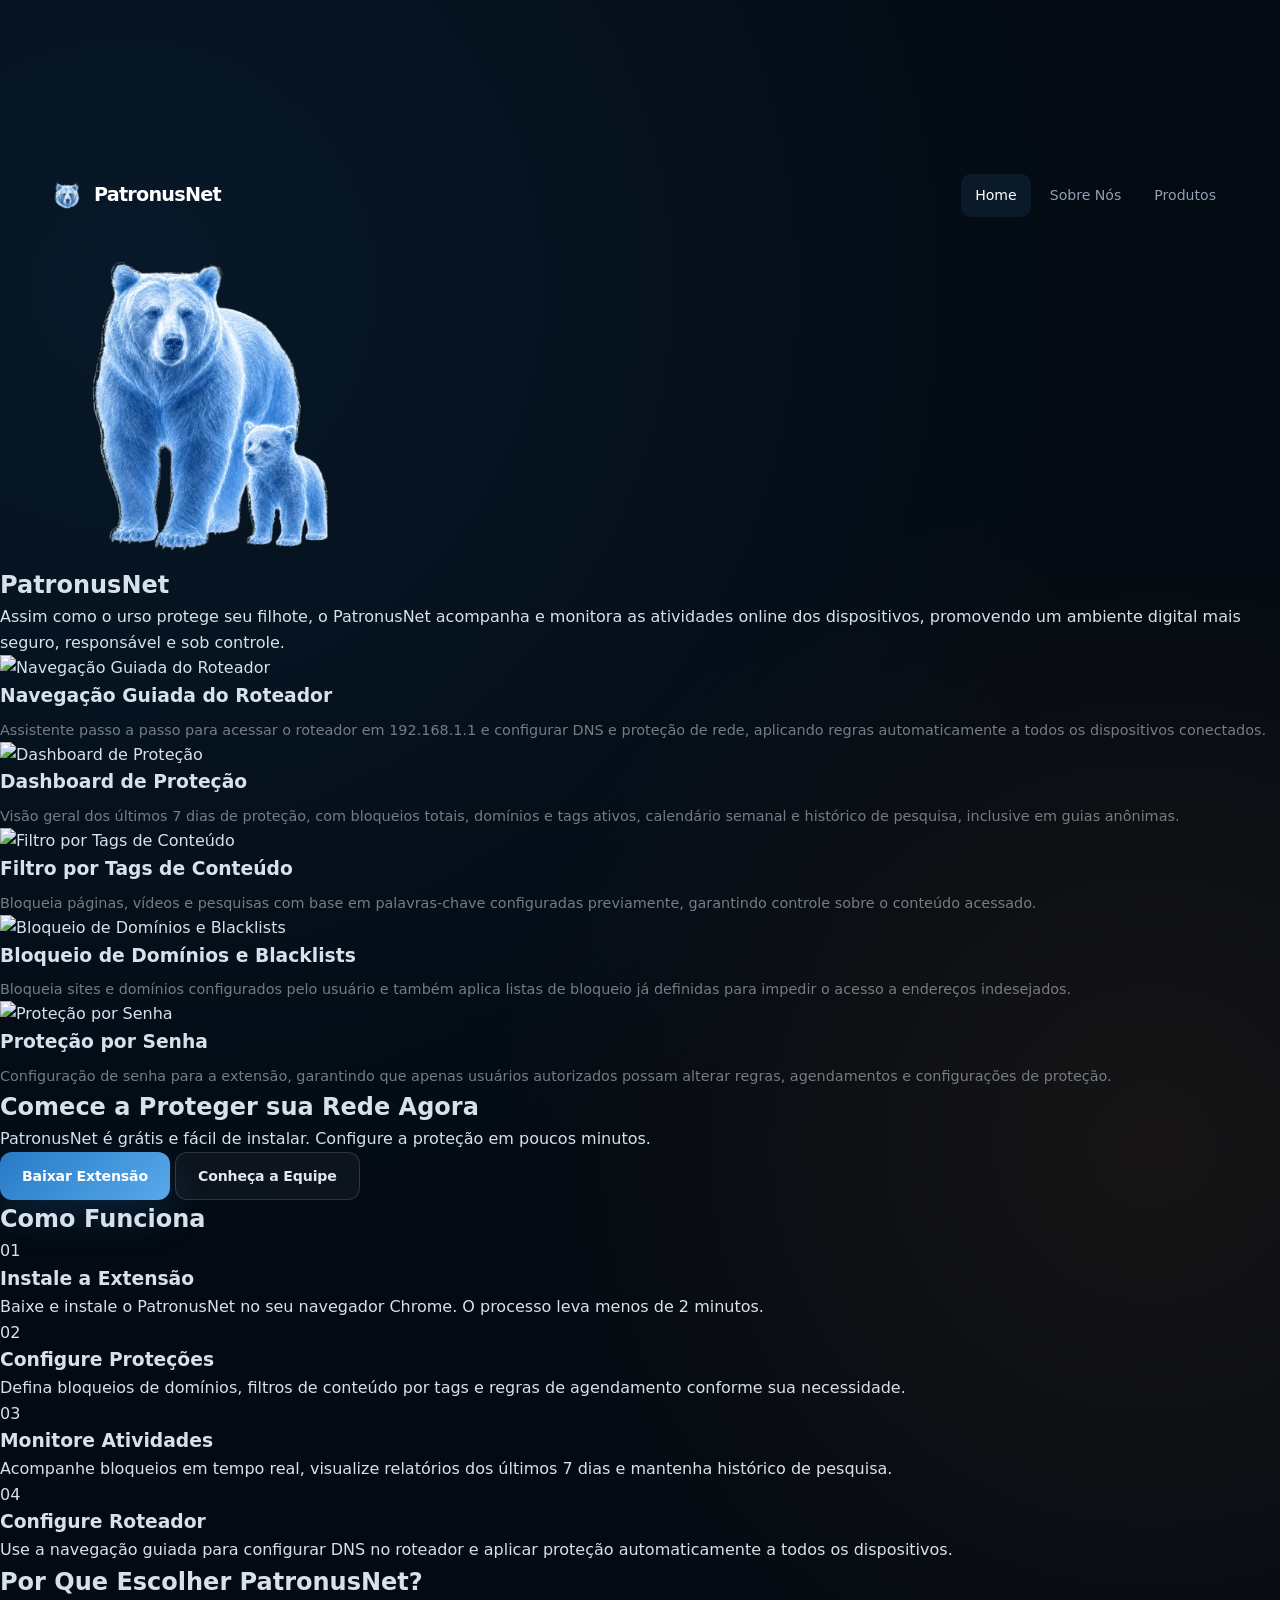
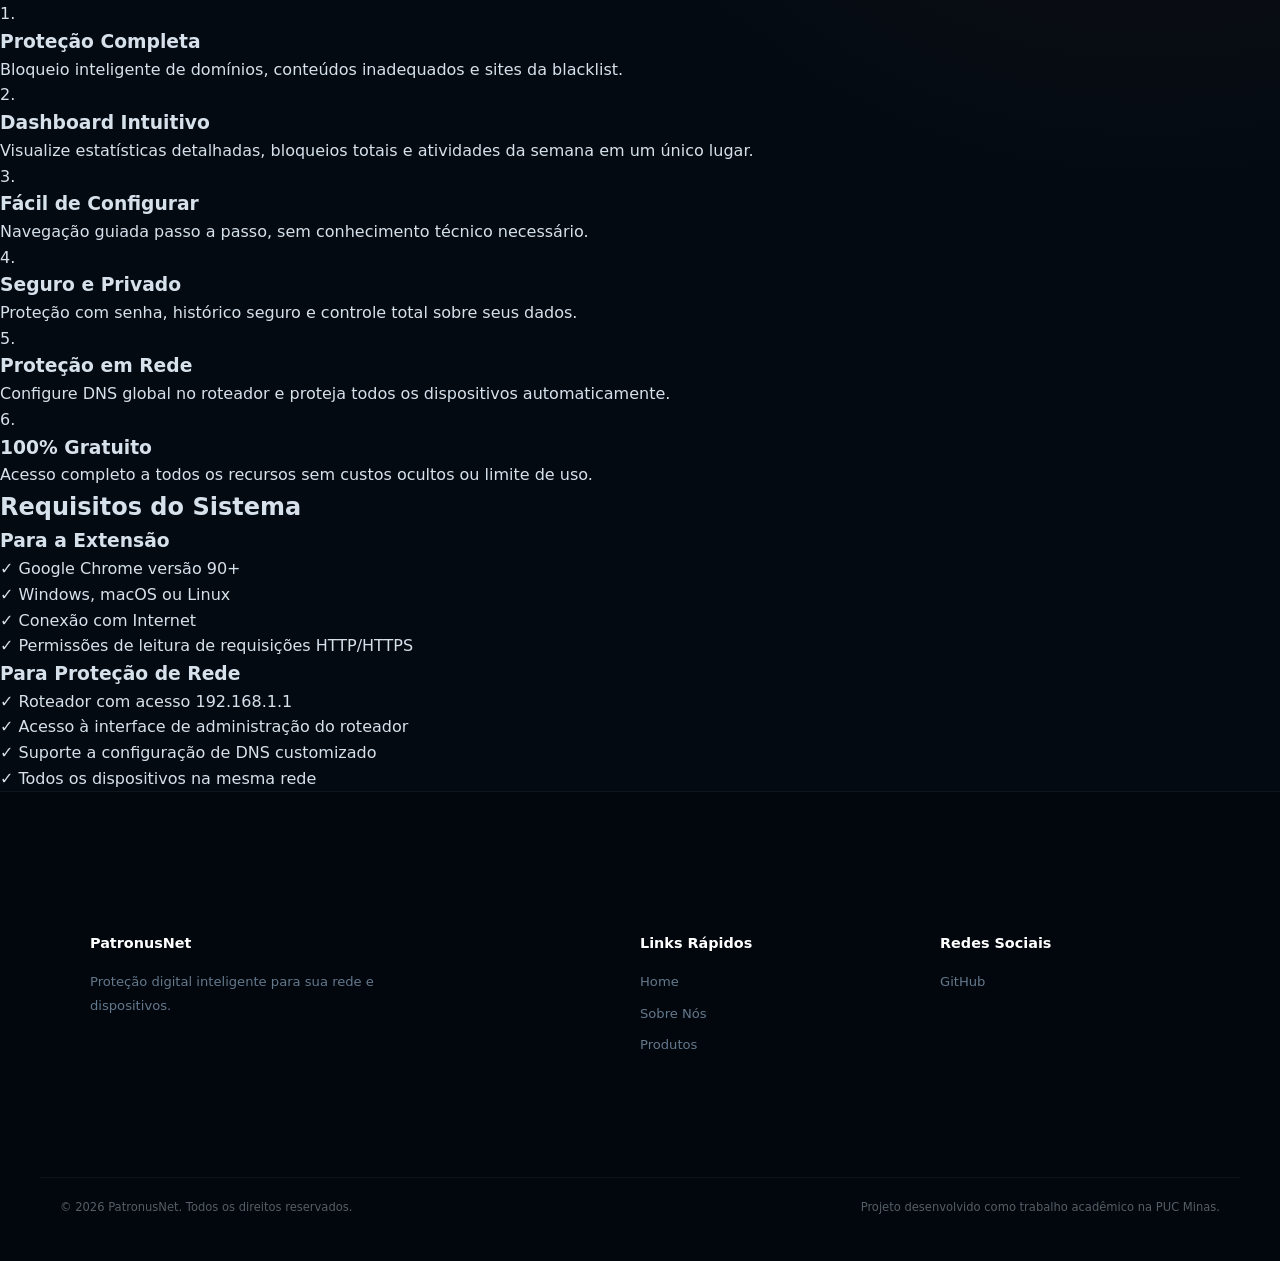
==== commit a09abe45: "chore: Update PatronusNet browser extension to v3.5.1 - Remove outdated extension files (v3.0, v3.1 " ====
--- a/index.html
+++ b/index.html
@@ -1,353 +1,199 @@
 <!DOCTYPE html>
 <html lang="pt-BR">
-
 <head>
     <meta charset="UTF-8">
     <meta name="viewport" content="width=device-width, initial-scale=1.0">
-
-    <meta
-        name="description"
-        content="PatronusNet: extensão de navegador Chromium para controle parental por domínio e palavras-chave, com processamento local."
-    >
-
-    <meta
-        name="keywords"
-        content="PatronusNet, extensão, controle parental, Chrome, Edge, Chromium, bloqueio de sites, proteção digital"
-    >
-
+    <meta name="description" content="PatronusNet: proteção inteligente e monitoramento de atividades online. Bloqueie domínios, filtre conteúdos e configure DNS de forma centralizada.">
+    <meta name="keywords" content="proteção digital, bloqueio de domínios, controle parental, DNS, monitoramento de rede">
     <meta name="author" content="PatronusNet">
-
-    <meta property="og:title" content="PatronusNet | Extensão de Proteção Digital">
-    <meta property="og:description" content="Controle parental por domínio e palavras-chave, direto no seu navegador.">
+    <meta property="og:title" content="PatronusNet - Proteção Digital Inteligente">
+    <meta property="og:description" content="Monitore e controle as atividades online de todos os seus dispositivos com segurança e facilidade.">
     <meta property="og:type" content="website">
-
-    <title>PatronusNet | Extensão de Proteção Digital</title>
-
+    <title>Home | PatronusNet</title>
     <link rel="shortcut icon" href="assets/img/favi-icon.png" type="image/png">
-
+    
     <link rel="stylesheet" href="assets/css/style.css">
     <link rel="stylesheet" href="assets/css/index.css">
-    <link rel="stylesheet" href="assets/css/navegador.css">
 </head>
-
 <body>
 
-    <!-- =====================================================
-         HEADER
-    ====================================================== -->
+    <canvas id="canvas-grafos"></canvas>
 
-    <header class="site-header">
-        <nav class="nav-container" aria-label="Navegação principal">
-
-            <a href="index.html" class="logo-txt" aria-label="PatronusNet - Página inicial">
-                <img src="assets/img/favi-icon.png" alt="" class="logo-icon">
-                <span>Patronus<span>Net</span></span>
+    <header>
+        <nav class="nav-container">
+            <a href="index.html" class="logo-txt">
+                <img src="assets/img/favi-icon.png" alt="PatronusNet Ícone" class="logo-icon">
+                PatronusNet
             </a>
-
-            <button
-                class="nav-toggle"
-                type="button"
-                aria-label="Abrir menu"
-                aria-expanded="false"
-                aria-controls="main-navigation"
-            >
-                <span></span>
-                <span></span>
-                <span></span>
-            </button>
-
-            <ul class="nav-links" id="main-navigation">
-                <li><a href="index.html" class="active" aria-current="page">Home</a></li>
-                <li><a href="como-funciona.html">Como Funciona</a></li>
+            <ul class="nav-links">
+                <li><a href="index.html" class="active">Home</a></li>
                 <li><a href="sobre-nos.html">Sobre Nós</a></li>
-                <li><a href="navegador.html" class="nav-cta">Download</a></li>
+                <li><a href="produto.html">Produtos</a></li>
             </ul>
-
         </nav>
     </header>
 
     <main>
-
-        <!-- =====================================================
-             HERO
-        ====================================================== -->
-
-        <section class="browser-hero">
-
-            <div class="browser-hero-orb orb-blue"></div>
-            <div class="browser-hero-orb orb-cyan"></div>
-
-            <div class="browser-hero-content">
-
-                <span class="hero-kicker">EXTENSÃO PATRONUSNET</span>
-
-                <h1>
-                    Controle parental
-                    <span>direto no navegador.</span>
-                </h1>
-
-                <p>
-                    PatronusNet é uma extensão para navegadores Chromium
-                    que aplica controle parental por domínio e por palavras-chave,
-                    com processamento local e configuração simples.
-                </p>
-
-                <div class="hero-actions">
-                    <a href="navegador.html#download" class="btn btn-primary">
-                        Baixar extensão
-                    </a>
-
-                    <a href="como-funciona.html" class="btn btn-secondary">
-                        Como funciona
-                    </a>
-                </div>
-
-                <div class="browser-compatible">
-                    <span>Compatível com navegadores Chromium</span>
-
-                    <div class="browser-badges">
-                        <span>Chrome</span>
-                        <span>Microsoft Edge</span>
-                        <span>Outros Chromium</span>
-                    </div>
-                </div>
-
-            </div>
-
-            <div class="hero-visual">
-                <div class="hero-card">
-                    <img
-                        src="assets/img/browser/popup.png"
-                        alt="Interface do popup da extensão PatronusNet"
-                        class="hero-browser-popup"
-                    >
-                </div>
-            </div>
-
-            <div class="hero-scroll">
-                <span>Explore</span>
-                <div></div>
-            </div>
-
+        <section class="hero">
+            <img src="assets/img/logo.png" alt="Patronus Logo" class="logo-img">
+            <h1>PatronusNet</h1>
+            <p>Assim como o urso protege seu filhote, o PatronusNet acompanha e monitora as atividades online dos dispositivos, promovendo um ambiente digital mais seguro, responsável e sob controle.</p>
         </section>
 
-        <!-- =====================================================
-             INTRO
-        ====================================================== -->
-
-        <section class="browser-intro">
-            <div class="section-inner">
-                <span class="section-label">PATRONUSNET</span>
-
-                <h2>
-                    Proteção aplicada
-                    <span>durante a navegação.</span>
-                </h2>
-
-                <p>
-                    A extensão adiciona uma camada de controle ao navegador:
-                    você define os domínios e as palavras-chave que devem ser
-                    bloqueados e a extensão aplica essas regras durante a
-                    navegação, tudo com prioridade para o processamento local.
-                </p>
-            </div>
-        </section>
-
-        <!-- =====================================================
-             RECURSOS
-        ====================================================== -->
-
-        <section class="browser-resources" id="recursos">
-            <div class="section-inner">
-
-                <div class="section-heading">
-                    <span class="section-label">RECURSOS</span>
-
-                    <h2>
-                        Controle pensado
-                        <span>para o seu dia a dia.</span>
-                    </h2>
-
-                    <p>
-                        Recursos desenvolvidos para facilitar a configuração
-                        das políticas de proteção da extensão PatronusNet.
-                    </p>
+        <section class="carrossel-container">
+            <div class="carrossel-trilha">
+                <div class="card card-carrossel">
+                    <img src="assets/img/cards/roteador.png" alt="Navegação Guiada do Roteador">
+                    <h3>Navegação Guiada do Roteador</h3>
+                    <p style="color: var(--text-muted); font-size: 0.9rem; margin-top: 0.5rem;">Assistente passo a passo para acessar o roteador em 192.168.1.1 e configurar DNS e proteção de rede, aplicando regras automaticamente a todos os dispositivos conectados.</p>
                 </div>
-
-                <div class="resources-grid">
-
-                    <article class="resource-card">
-                        <div class="resource-number">01</div>
-                        <div class="resource-icon">◈</div>
-                        <h3>Bloqueio por domínio</h3>
-                        <p>
-                            Defina os domínios que devem ser bloqueados e
-                            mantenha suas políticas de acesso sempre ativas.
-                        </p>
-                    </article>
-
-                    <article class="resource-card">
-                        <div class="resource-number">02</div>
-                        <div class="resource-icon">🏷️</div>
-                        <h3>Bloqueio por palavras-chave</h3>
-                        <p>
-                            Cadastre palavras (tags) e a extensão bloqueia páginas
-                            cujo texto ou endereço contenha esses termos.
-                        </p>
-                    </article>
-
-                    <article class="resource-card">
-                        <div class="resource-number">03</div>
-                        <div class="resource-icon">◷</div>
-                        <h3>Agendamento</h3>
-                        <p>
-                            Defina os dias da semana e o horário em que a proteção
-                            deve ser ativada automaticamente.
-                        </p>
-                    </article>
-
-                    <article class="resource-card">
-                        <div class="resource-number">04</div>
-                        <div class="resource-icon">🔑</div>
-                        <h3>Senha parental</h3>
-                        <p>
-                            Proteja as configurações e o desbloqueio de páginas com
-                            uma senha, evitando alterações não autorizadas.
-                        </p>
-                    </article>
-
-                    <article class="resource-card">
-                        <div class="resource-number">05</div>
-                        <div class="resource-icon">📊</div>
-                        <h3>Histórico e dashboard</h3>
-                        <p>
-                            Acompanhe os bloqueios recentes e veja um panorama da
-                            proteção dos últimos dias, com exportação em CSV.
-                        </p>
-                    </article>
-
-                    <article class="resource-card">
-                        <div class="resource-number">06</div>
-                        <div class="resource-icon">🔧</div>
-                        <h3>Guia do roteador</h3>
-                        <p>
-                            Um assistente visual ajuda a configurar o DNS de
-                            proteção direto no painel do seu roteador.
-                        </p>
-                    </article>
-
-                    <article class="resource-card">
-                        <div class="resource-number">07</div>
-                        <div class="resource-icon">🤖</div>
-                        <h3>IA local (beta)</h3>
-                        <p>
-                            Um classificador de conteúdo roda 100% no seu
-                            navegador e oculta trechos com possível discurso de
-                            ódio em fóruns e notícias, sem enviar o texto das
-                            páginas para servidores externos.
-                        </p>
-                    </article>
-
-                    <article class="resource-card">
-                        <div class="resource-number">08</div>
-                        <div class="resource-icon">🕵️</div>
-                        <h3>Modo furtivo</h3>
-                        <p>
-                            Bloqueia sem exibir a tela do PatronusNet e registra
-                            localmente as páginas visitadas, para acompanhamento
-                            discreto do ambiente.
-                        </p>
-                    </article>
-
+                <div class="card card-carrossel">
+                    <img src="assets/img/cards/dashboard.png" alt="Dashboard de Proteção">
+                    <h3>Dashboard de Proteção</h3>
+                    <p style="color: var(--text-muted); font-size: 0.9rem; margin-top: 0.5rem;">Visão geral dos últimos 7 dias de proteção, com bloqueios totais, domínios e tags ativos, calendário semanal e histórico de pesquisa, inclusive em guias anônimas.</p>
+                </div>
+                <div class="card card-carrossel">
+                    <img src="assets/img/cards/tag.png" alt="Filtro por Tags de Conteúdo">
+                    <h3>Filtro por Tags de Conteúdo</h3>
+                    <p style="color: var(--text-muted); font-size: 0.9rem; margin-top: 0.5rem;">Bloqueia páginas, vídeos e pesquisas com base em palavras-chave configuradas previamente, garantindo controle sobre o conteúdo acessado.</p>
+                </div>
+                <div class="card card-carrossel">
+                    <img src="assets/img/cards/dominio.png" alt="Bloqueio de Domínios e Blacklists">
+                    <h3>Bloqueio de Domínios e Blacklists</h3>
+                    <p style="color: var(--text-muted); font-size: 0.9rem; margin-top: 0.5rem;">Bloqueia sites e domínios configurados pelo usuário e também aplica listas de bloqueio já definidas para impedir o acesso a endereços indesejados.</p>
+                </div>
+                <div class="card card-carrossel">
+                    <img src="assets/img/cards/senha.png" alt="Proteção por Senha">
+                    <h3>Proteção por Senha</h3>
+                    <p style="color: var(--text-muted); font-size: 0.9rem; margin-top: 0.5rem;">Configuração de senha para a extensão, garantindo que apenas usuários autorizados possam alterar regras, agendamentos e configurações de proteção.</p>
                 </div>
             </div>
         </section>
 
-        <!-- =====================================================
-             CTA / DOWNLOAD
-        ====================================================== -->
-
-        <section class="purchase-section" id="download">
-            <div class="purchase-content">
-                <span class="section-label">PATRONUSNET BROWSER</span>
-
-                <h2>
-                    Instale a extensão
-                    <span>e comece a proteger.</span>
-                </h2>
-
-                <p>
-                    Baixe a versão 3.4 do PatronusNet e instale no seu navegador
-                    Chromium. O download é gratuito.
-                </p>
-
-                <div class="purchase-buttons">
-                    <a href="code/patronusnet-browser-v3.4.zip" class="btn btn-primary" download>
-                        Baixar extensão (v3.4)
-                    </a>
-
-                    <a href="navegador.html#download" class="btn btn-secondary">
-                        Ver instruções
-                    </a>
-                </div>
-
-                <small class="purchase-note">
-                    Compatível com Google Chrome, Microsoft Edge e outros
-                    navegadores baseados em Chromium.
-                </small>
+        <section class="cta-section">
+            <h2>Comece a Proteger sua Rede Agora</h2>
+            <p>PatronusNet é grátis e fácil de instalar. Configure a proteção em poucos minutos.</p>
+            <div class="cta-buttons">
+                <a href="produto.html#planos" class="btn btn-primary">Baixar Extensão</a>
+                <a href="sobre-nos.html" class="btn btn-secondary">Conheça a Equipe</a>
             </div>
         </section>
 
+        <section class="como-funciona">
+            <h2 class="titulo-secao">Como Funciona</h2>
+            <div class="funciona-grid">
+                <div class="funciona-item">
+                    <div class="funciona-numero">01</div>
+                    <h3>Instale a Extensão</h3>
+                    <p>Baixe e instale o PatronusNet no seu navegador Chrome. O processo leva menos de 2 minutos.</p>
+                </div>
+                <div class="funciona-item">
+                    <div class="funciona-numero">02</div>
+                    <h3>Configure Proteções</h3>
+                    <p>Defina bloqueios de domínios, filtros de conteúdo por tags e regras de agendamento conforme sua necessidade.</p>
+                </div>
+                <div class="funciona-item">
+                    <div class="funciona-numero">03</div>
+                    <h3>Monitore Atividades</h3>
+                    <p>Acompanhe bloqueios em tempo real, visualize relatórios dos últimos 7 dias e mantenha histórico de pesquisa.</p>
+                </div>
+                <div class="funciona-item">
+                    <div class="funciona-numero">04</div>
+                    <h3>Configure Roteador</h3>
+                    <p>Use a navegação guiada para configurar DNS no roteador e aplicar proteção automaticamente a todos os dispositivos.</p>
+                </div>
+            </div>
+        </section>
+
+        <section class="beneficios">
+            <h2 class="titulo-secao">Por Que Escolher PatronusNet?</h2>
+            <div class="beneficios-grid">
+                <div class="beneficio-item">
+                    <span class="beneficio-icon">1.</span>
+                    <h3>Proteção Completa</h3>
+                    <p>Bloqueio inteligente de domínios, conteúdos inadequados e sites da blacklist.</p>
+                </div>
+                <div class="beneficio-item">
+                    <span class="beneficio-icon">2.</span>
+                    <h3>Dashboard Intuitivo</h3>
+                    <p>Visualize estatísticas detalhadas, bloqueios totais e atividades da semana em um único lugar.</p>
+                </div>
+                <div class="beneficio-item">
+                    <span class="beneficio-icon">3.</span>
+                    <h3>Fácil de Configurar</h3>
+                    <p>Navegação guiada passo a passo, sem conhecimento técnico necessário.</p>
+                </div>
+                <div class="beneficio-item">
+                    <span class="beneficio-icon">4.</span>
+                    <h3>Seguro e Privado</h3>
+                    <p>Proteção com senha, histórico seguro e controle total sobre seus dados.</p>
+                </div>
+                <div class="beneficio-item">
+                    <span class="beneficio-icon">5.</span>
+                    <h3>Proteção em Rede</h3>
+                    <p>Configure DNS global no roteador e proteja todos os dispositivos automaticamente.</p>
+                </div>
+                <div class="beneficio-item">
+                    <span class="beneficio-icon">6.</span>
+                    <h3>100% Gratuito</h3>
+                    <p>Acesso completo a todos os recursos sem custos ocultos ou limite de uso.</p>
+                </div>
+            </div>
+        </section>
+
+        <section class="requisitos">
+            <h2 class="titulo-secao">Requisitos do Sistema</h2>
+            <div class="requisitos-content">
+                <div class="requisito-bloco">
+                    <h3>Para a Extensão</h3>
+                    <ul>
+                        <li>✓ Google Chrome versão 90+</li>
+                        <li>✓ Windows, macOS ou Linux</li>
+                        <li>✓ Conexão com Internet</li>
+                        <li>✓ Permissões de leitura de requisições HTTP/HTTPS</li>
+                    </ul>
+                </div>
+                <div class="requisito-bloco">
+                    <h3>Para Proteção de Rede</h3>
+                    <ul>
+                        <li>✓ Roteador com acesso 192.168.1.1</li>
+                        <li>✓ Acesso à interface de administração do roteador</li>
+                        <li>✓ Suporte a configuração de DNS customizado</li>
+                        <li>✓ Todos os dispositivos na mesma rede</li>
+                    </ul>
+                </div>
+            </div>
+        </section>
     </main>
-
-    <!-- =====================================================
-         FOOTER
-    ====================================================== -->
 
     <footer>
         <div class="footer-content">
-
             <div class="footer-section">
                 <h4>PatronusNet</h4>
-                <p>
-                    Extensão de navegador para controle parental por
-                    domínio e palavras-chave.
-                </p>
+                <p>Proteção digital inteligente para sua rede e dispositivos.</p>
             </div>
-
             <div class="footer-section">
-                <h4>Extensão</h4>
+                <h4>Links Rápidos</h4>
                 <ul>
-                    <li><a href="como-funciona.html">Como funciona</a></li>
-                    <li><a href="navegador.html#download">Download</a></li>
+                    <li><a href="index.html">Home</a></li>
+                    <li><a href="sobre-nos.html">Sobre Nós</a></li>
+                    <li><a href="produto.html">Produtos</a></li>
                 </ul>
             </div>
-
             <div class="footer-section">
-                <h4>Institucional</h4>
+                <h4>Redes Sociais</h4>
                 <ul>
-                    <li><a href="sobre-nos.html">Sobre Nós</a></li>
+                    <li><a href="https://github.com/rainbowcrack/patronusnet-site" target="_blank" rel="noreferrer">GitHub</a></li>
                 </ul>
             </div>
-
         </div>
-
         <div class="footer-bottom">
-            <p>
-                &copy;
-                <span id="ano"></span>
-                PatronusNet.
-                Todos os direitos reservados.
-            </p>
-
-            <p>
-                Projeto desenvolvido como trabalho acadêmico na PUC Minas.
-            </p>
+            <p>&copy; <span id="ano"></span> PatronusNet. Todos os direitos reservados.</p>
+            <p>Projeto desenvolvido como trabalho acadêmico na PUC Minas.</p>
         </div>
     </footer>
 
     <script src="assets/js/script.js"></script>
-
+    <script>document.getElementById('ano').textContent = new Date().getFullYear();</script>
 </body>
-
-</html>
+</html>
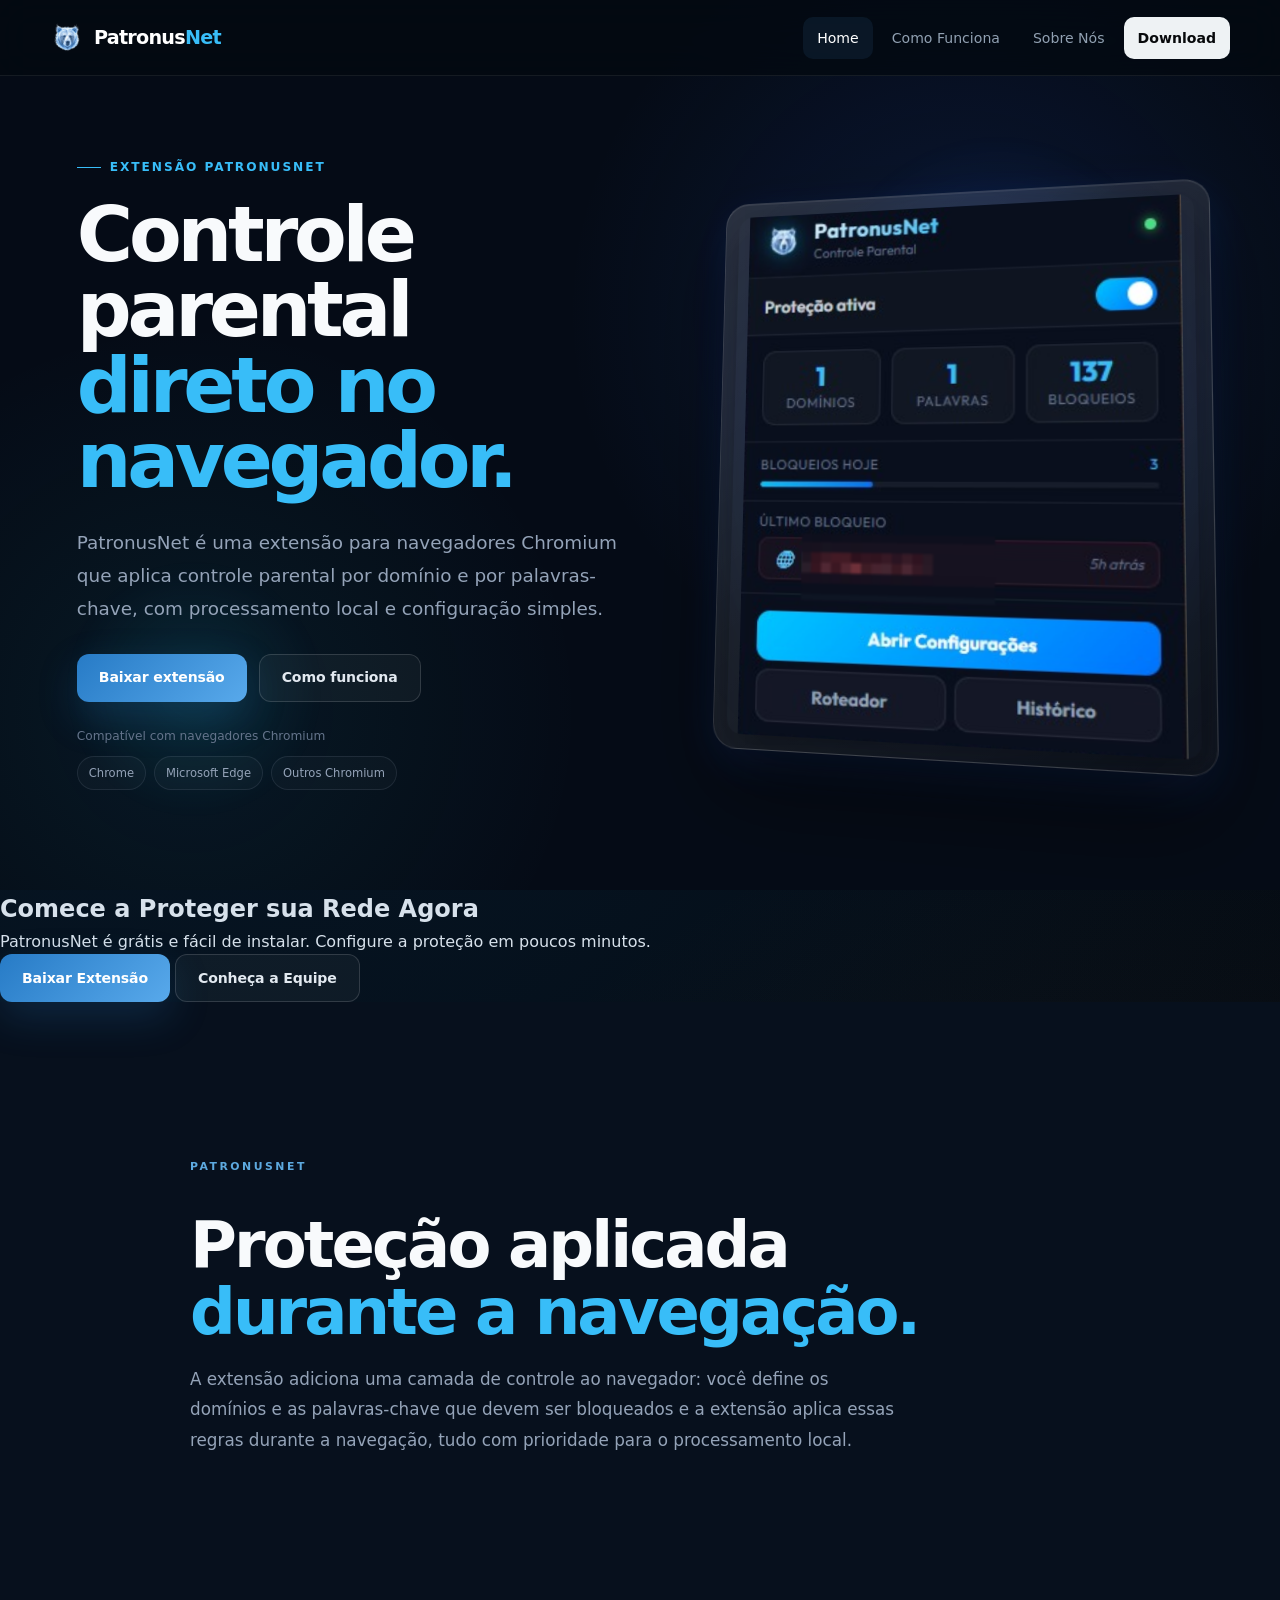
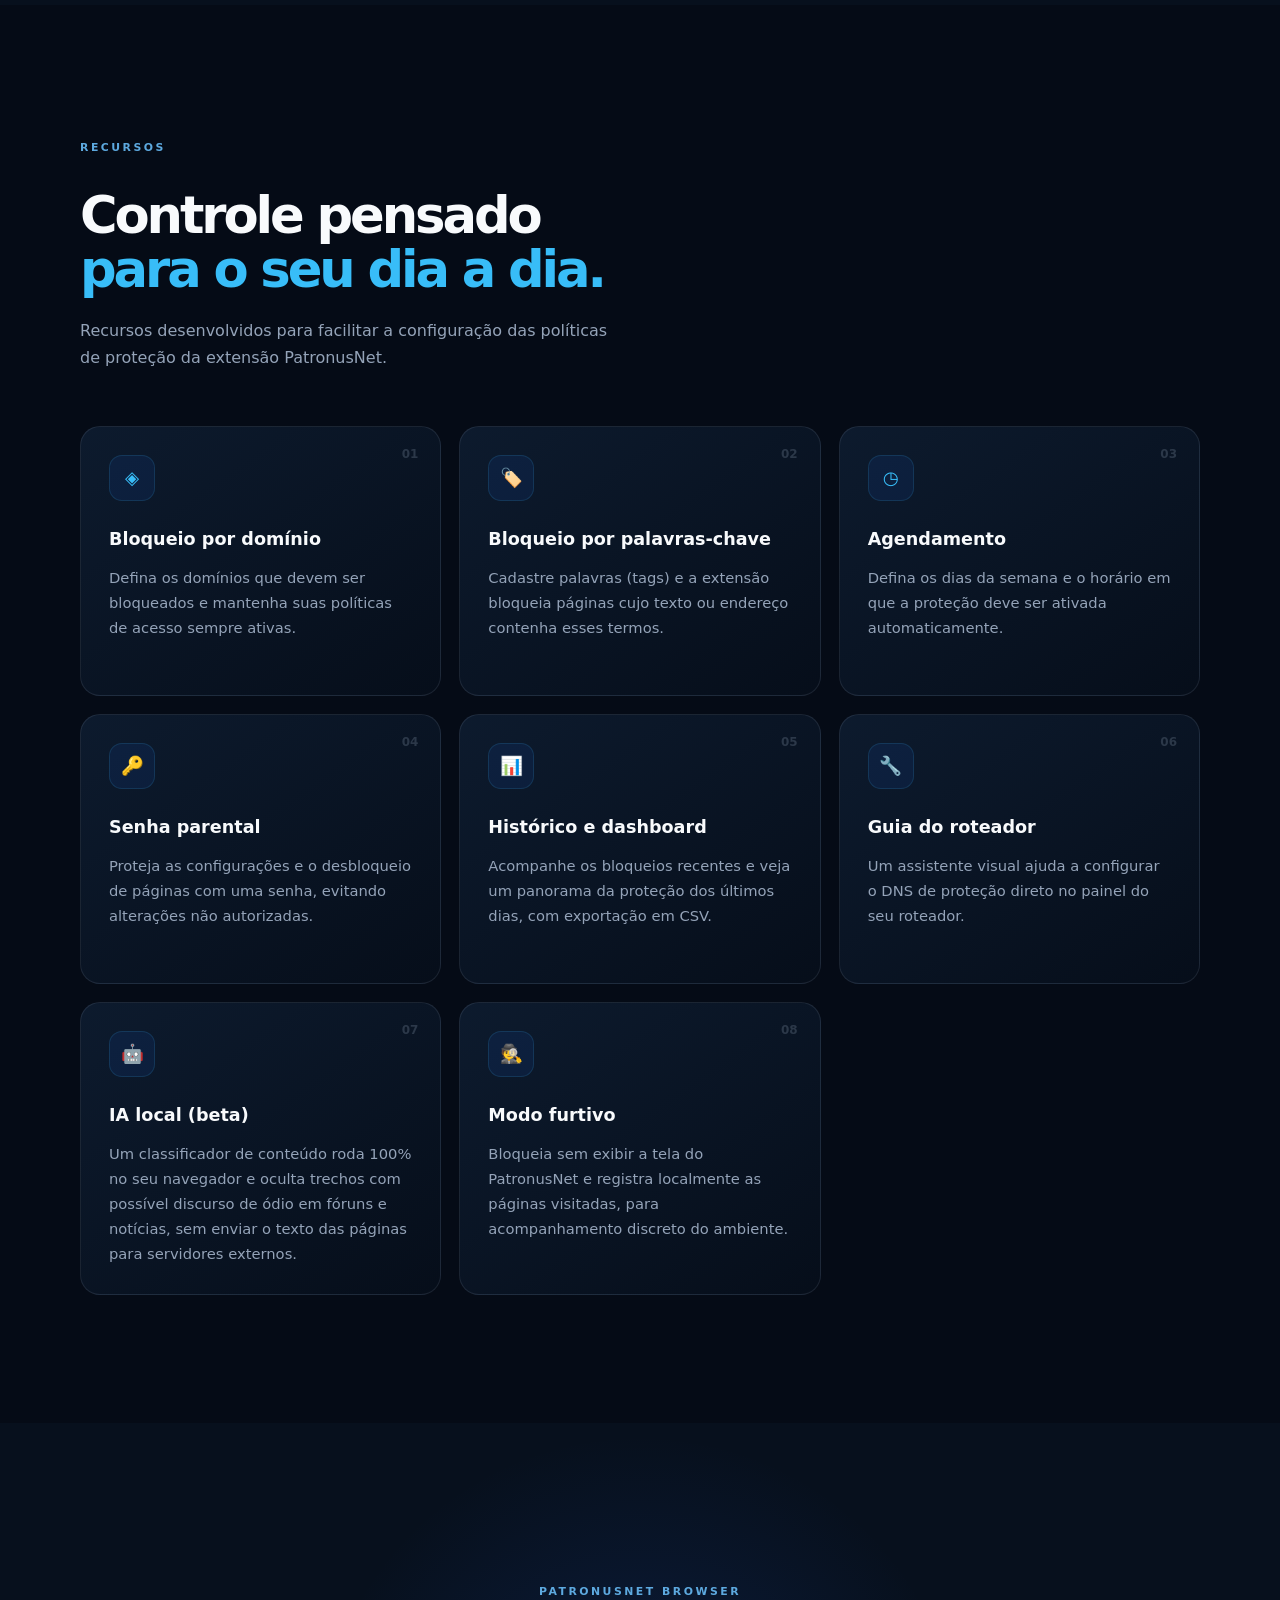
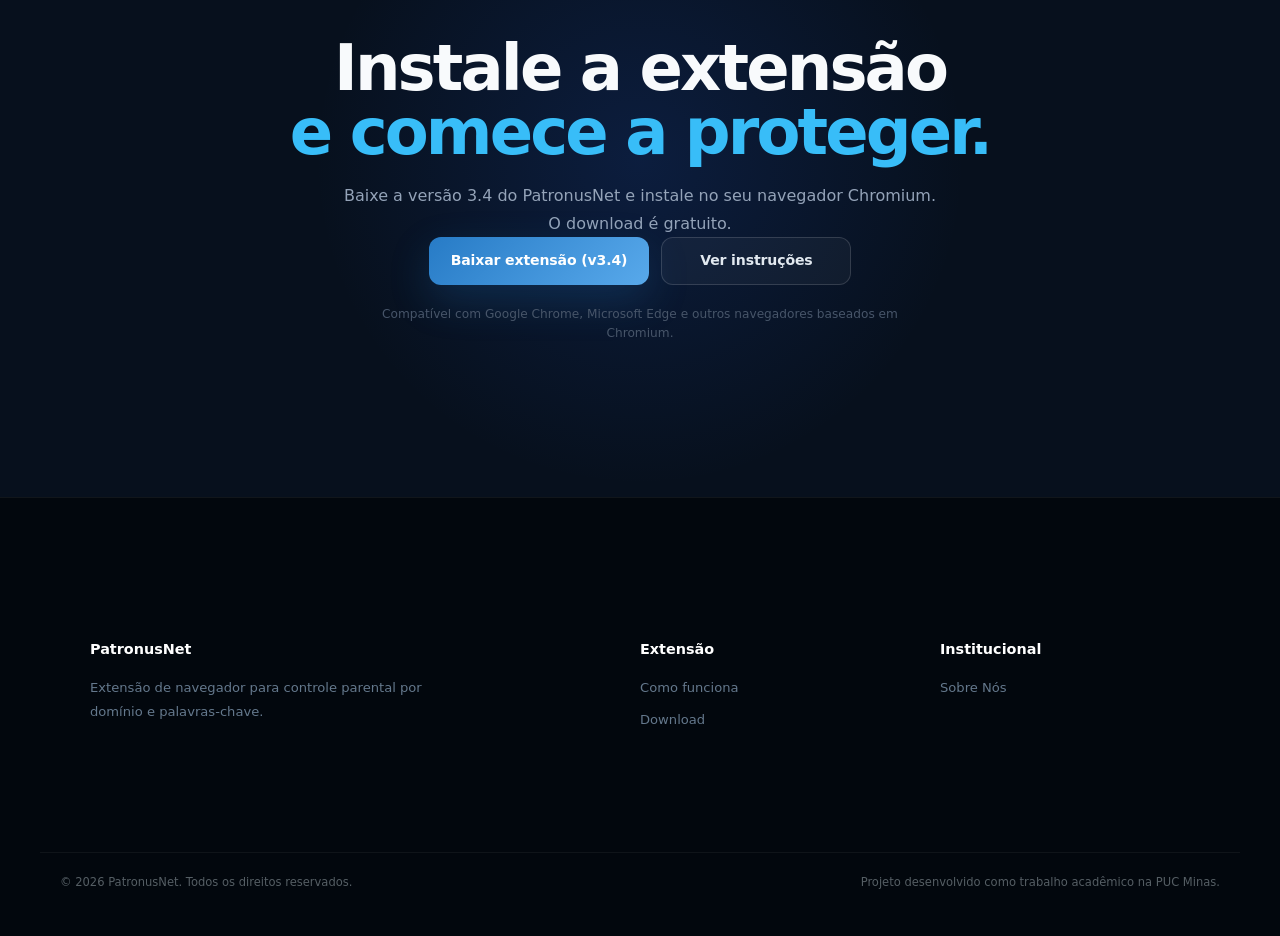
==== commit c7a29e92: "Merge branch 'main' of https://github.com/rainbowcrack/patronusnet-site" ====
--- a/index.html
+++ b/index.html
@@ -1,71 +1,126 @@
 <!DOCTYPE html>
 <html lang="pt-BR">
+
 <head>
     <meta charset="UTF-8">
     <meta name="viewport" content="width=device-width, initial-scale=1.0">
-    <meta name="description" content="PatronusNet: proteção inteligente e monitoramento de atividades online. Bloqueie domínios, filtre conteúdos e configure DNS de forma centralizada.">
-    <meta name="keywords" content="proteção digital, bloqueio de domínios, controle parental, DNS, monitoramento de rede">
+
+    <meta
+        name="description"
+        content="PatronusNet: extensão de navegador Chromium para controle parental por domínio e palavras-chave, com processamento local."
+    >
+
+    <meta
+        name="keywords"
+        content="PatronusNet, extensão, controle parental, Chrome, Edge, Chromium, bloqueio de sites, proteção digital"
+    >
+
     <meta name="author" content="PatronusNet">
-    <meta property="og:title" content="PatronusNet - Proteção Digital Inteligente">
-    <meta property="og:description" content="Monitore e controle as atividades online de todos os seus dispositivos com segurança e facilidade.">
+
+    <meta property="og:title" content="PatronusNet | Extensão de Proteção Digital">
+    <meta property="og:description" content="Controle parental por domínio e palavras-chave, direto no seu navegador.">
     <meta property="og:type" content="website">
-    <title>Home | PatronusNet</title>
+
+    <title>PatronusNet | Extensão de Proteção Digital</title>
+
     <link rel="shortcut icon" href="assets/img/favi-icon.png" type="image/png">
-    
+
     <link rel="stylesheet" href="assets/css/style.css">
     <link rel="stylesheet" href="assets/css/index.css">
+    <link rel="stylesheet" href="assets/css/navegador.css">
 </head>
+
 <body>
 
-    <canvas id="canvas-grafos"></canvas>
-
-    <header>
-        <nav class="nav-container">
-            <a href="index.html" class="logo-txt">
-                <img src="assets/img/favi-icon.png" alt="PatronusNet Ícone" class="logo-icon">
-                PatronusNet
+    <!-- =====================================================
+         HEADER
+    ====================================================== -->
+
+    <header class="site-header">
+        <nav class="nav-container" aria-label="Navegação principal">
+
+            <a href="index.html" class="logo-txt" aria-label="PatronusNet - Página inicial">
+                <img src="assets/img/favi-icon.png" alt="" class="logo-icon">
+                <span>Patronus<span>Net</span></span>
             </a>
-            <ul class="nav-links">
-                <li><a href="index.html" class="active">Home</a></li>
+
+            <button
+                class="nav-toggle"
+                type="button"
+                aria-label="Abrir menu"
+                aria-expanded="false"
+                aria-controls="main-navigation"
+            >
+                <span></span>
+                <span></span>
+                <span></span>
+            </button>
+
+            <ul class="nav-links" id="main-navigation">
+                <li><a href="index.html" class="active" aria-current="page">Home</a></li>
+                <li><a href="como-funciona.html">Como Funciona</a></li>
                 <li><a href="sobre-nos.html">Sobre Nós</a></li>
-                <li><a href="produto.html">Produtos</a></li>
+                <li><a href="navegador.html" class="nav-cta">Download</a></li>
             </ul>
+
         </nav>
     </header>
 
     <main>
-        <section class="hero">
-            <img src="assets/img/logo.png" alt="Patronus Logo" class="logo-img">
-            <h1>PatronusNet</h1>
-            <p>Assim como o urso protege seu filhote, o PatronusNet acompanha e monitora as atividades online dos dispositivos, promovendo um ambiente digital mais seguro, responsável e sob controle.</p>
-        </section>
-
-        <section class="carrossel-container">
-            <div class="carrossel-trilha">
-                <div class="card card-carrossel">
-                    <img src="assets/img/cards/roteador.png" alt="Navegação Guiada do Roteador">
-                    <h3>Navegação Guiada do Roteador</h3>
-                    <p style="color: var(--text-muted); font-size: 0.9rem; margin-top: 0.5rem;">Assistente passo a passo para acessar o roteador em 192.168.1.1 e configurar DNS e proteção de rede, aplicando regras automaticamente a todos os dispositivos conectados.</p>
-                </div>
-                <div class="card card-carrossel">
-                    <img src="assets/img/cards/dashboard.png" alt="Dashboard de Proteção">
-                    <h3>Dashboard de Proteção</h3>
-                    <p style="color: var(--text-muted); font-size: 0.9rem; margin-top: 0.5rem;">Visão geral dos últimos 7 dias de proteção, com bloqueios totais, domínios e tags ativos, calendário semanal e histórico de pesquisa, inclusive em guias anônimas.</p>
-                </div>
-                <div class="card card-carrossel">
-                    <img src="assets/img/cards/tag.png" alt="Filtro por Tags de Conteúdo">
-                    <h3>Filtro por Tags de Conteúdo</h3>
-                    <p style="color: var(--text-muted); font-size: 0.9rem; margin-top: 0.5rem;">Bloqueia páginas, vídeos e pesquisas com base em palavras-chave configuradas previamente, garantindo controle sobre o conteúdo acessado.</p>
-                </div>
-                <div class="card card-carrossel">
-                    <img src="assets/img/cards/dominio.png" alt="Bloqueio de Domínios e Blacklists">
-                    <h3>Bloqueio de Domínios e Blacklists</h3>
-                    <p style="color: var(--text-muted); font-size: 0.9rem; margin-top: 0.5rem;">Bloqueia sites e domínios configurados pelo usuário e também aplica listas de bloqueio já definidas para impedir o acesso a endereços indesejados.</p>
-                </div>
-                <div class="card card-carrossel">
-                    <img src="assets/img/cards/senha.png" alt="Proteção por Senha">
-                    <h3>Proteção por Senha</h3>
-                    <p style="color: var(--text-muted); font-size: 0.9rem; margin-top: 0.5rem;">Configuração de senha para a extensão, garantindo que apenas usuários autorizados possam alterar regras, agendamentos e configurações de proteção.</p>
+
+        <!-- =====================================================
+             HERO
+        ====================================================== -->
+
+        <section class="browser-hero">
+
+            <div class="browser-hero-orb orb-blue"></div>
+            <div class="browser-hero-orb orb-cyan"></div>
+
+            <div class="browser-hero-content">
+
+                <span class="hero-kicker">EXTENSÃO PATRONUSNET</span>
+
+                <h1>
+                    Controle parental
+                    <span>direto no navegador.</span>
+                </h1>
+
+                <p>
+                    PatronusNet é uma extensão para navegadores Chromium
+                    que aplica controle parental por domínio e por palavras-chave,
+                    com processamento local e configuração simples.
+                </p>
+
+                <div class="hero-actions">
+                    <a href="navegador.html#download" class="btn btn-primary">
+                        Baixar extensão
+                    </a>
+
+                    <a href="como-funciona.html" class="btn btn-secondary">
+                        Como funciona
+                    </a>
+                </div>
+
+                <div class="browser-compatible">
+                    <span>Compatível com navegadores Chromium</span>
+
+                    <div class="browser-badges">
+                        <span>Chrome</span>
+                        <span>Microsoft Edge</span>
+                        <span>Outros Chromium</span>
+                    </div>
+                </div>
+
+            </div>
+
+            <div class="hero-visual">
+                <div class="hero-card">
+                    <img
+                        src="assets/img/browser/popup.png"
+                        alt="Interface do popup da extensão PatronusNet"
+                        class="hero-browser-popup"
+                    >
                 </div>
             </div>
         </section>
@@ -74,126 +129,229 @@
             <h2>Comece a Proteger sua Rede Agora</h2>
             <p>PatronusNet é grátis e fácil de instalar. Configure a proteção em poucos minutos.</p>
             <div class="cta-buttons">
-                <a href="produto.html#planos" class="btn btn-primary">Baixar Extensão</a>
+                <a href="produto.html" class="btn btn-primary">Baixar Extensão</a>
                 <a href="sobre-nos.html" class="btn btn-secondary">Conheça a Equipe</a>
             </div>
-        </section>
-
-        <section class="como-funciona">
-            <h2 class="titulo-secao">Como Funciona</h2>
-            <div class="funciona-grid">
-                <div class="funciona-item">
-                    <div class="funciona-numero">01</div>
-                    <h3>Instale a Extensão</h3>
-                    <p>Baixe e instale o PatronusNet no seu navegador Chrome. O processo leva menos de 2 minutos.</p>
-                </div>
-                <div class="funciona-item">
-                    <div class="funciona-numero">02</div>
-                    <h3>Configure Proteções</h3>
-                    <p>Defina bloqueios de domínios, filtros de conteúdo por tags e regras de agendamento conforme sua necessidade.</p>
-                </div>
-                <div class="funciona-item">
-                    <div class="funciona-numero">03</div>
-                    <h3>Monitore Atividades</h3>
-                    <p>Acompanhe bloqueios em tempo real, visualize relatórios dos últimos 7 dias e mantenha histórico de pesquisa.</p>
-                </div>
-                <div class="funciona-item">
-                    <div class="funciona-numero">04</div>
-                    <h3>Configure Roteador</h3>
-                    <p>Use a navegação guiada para configurar DNS no roteador e aplicar proteção automaticamente a todos os dispositivos.</p>
-                </div>
-            </div>
-        </section>
-
-        <section class="beneficios">
-            <h2 class="titulo-secao">Por Que Escolher PatronusNet?</h2>
-            <div class="beneficios-grid">
-                <div class="beneficio-item">
-                    <span class="beneficio-icon">1.</span>
-                    <h3>Proteção Completa</h3>
-                    <p>Bloqueio inteligente de domínios, conteúdos inadequados e sites da blacklist.</p>
-                </div>
-                <div class="beneficio-item">
-                    <span class="beneficio-icon">2.</span>
-                    <h3>Dashboard Intuitivo</h3>
-                    <p>Visualize estatísticas detalhadas, bloqueios totais e atividades da semana em um único lugar.</p>
-                </div>
-                <div class="beneficio-item">
-                    <span class="beneficio-icon">3.</span>
-                    <h3>Fácil de Configurar</h3>
-                    <p>Navegação guiada passo a passo, sem conhecimento técnico necessário.</p>
-                </div>
-                <div class="beneficio-item">
-                    <span class="beneficio-icon">4.</span>
-                    <h3>Seguro e Privado</h3>
-                    <p>Proteção com senha, histórico seguro e controle total sobre seus dados.</p>
-                </div>
-                <div class="beneficio-item">
-                    <span class="beneficio-icon">5.</span>
-                    <h3>Proteção em Rede</h3>
-                    <p>Configure DNS global no roteador e proteja todos os dispositivos automaticamente.</p>
-                </div>
-                <div class="beneficio-item">
-                    <span class="beneficio-icon">6.</span>
-                    <h3>100% Gratuito</h3>
-                    <p>Acesso completo a todos os recursos sem custos ocultos ou limite de uso.</p>
-                </div>
-            </div>
-        </section>
-
-        <section class="requisitos">
-            <h2 class="titulo-secao">Requisitos do Sistema</h2>
-            <div class="requisitos-content">
-                <div class="requisito-bloco">
-                    <h3>Para a Extensão</h3>
-                    <ul>
-                        <li>✓ Google Chrome versão 90+</li>
-                        <li>✓ Windows, macOS ou Linux</li>
-                        <li>✓ Conexão com Internet</li>
-                        <li>✓ Permissões de leitura de requisições HTTP/HTTPS</li>
-                    </ul>
-                </div>
-                <div class="requisito-bloco">
-                    <h3>Para Proteção de Rede</h3>
-                    <ul>
-                        <li>✓ Roteador com acesso 192.168.1.1</li>
-                        <li>✓ Acesso à interface de administração do roteador</li>
-                        <li>✓ Suporte a configuração de DNS customizado</li>
-                        <li>✓ Todos os dispositivos na mesma rede</li>
-                    </ul>
-                </div>
-            </div>
-        </section>
+
+        </section>
+
+        <!-- =====================================================
+             INTRO
+        ====================================================== -->
+
+        <section class="browser-intro">
+            <div class="section-inner">
+                <span class="section-label">PATRONUSNET</span>
+
+                <h2>
+                    Proteção aplicada
+                    <span>durante a navegação.</span>
+                </h2>
+
+                <p>
+                    A extensão adiciona uma camada de controle ao navegador:
+                    você define os domínios e as palavras-chave que devem ser
+                    bloqueados e a extensão aplica essas regras durante a
+                    navegação, tudo com prioridade para o processamento local.
+                </p>
+            </div>
+        </section>
+
+        <!-- =====================================================
+             RECURSOS
+        ====================================================== -->
+
+        <section class="browser-resources" id="recursos">
+            <div class="section-inner">
+
+                <div class="section-heading">
+                    <span class="section-label">RECURSOS</span>
+
+                    <h2>
+                        Controle pensado
+                        <span>para o seu dia a dia.</span>
+                    </h2>
+
+                    <p>
+                        Recursos desenvolvidos para facilitar a configuração
+                        das políticas de proteção da extensão PatronusNet.
+                    </p>
+                </div>
+
+                <div class="resources-grid">
+
+                    <article class="resource-card">
+                        <div class="resource-number">01</div>
+                        <div class="resource-icon">◈</div>
+                        <h3>Bloqueio por domínio</h3>
+                        <p>
+                            Defina os domínios que devem ser bloqueados e
+                            mantenha suas políticas de acesso sempre ativas.
+                        </p>
+                    </article>
+
+                    <article class="resource-card">
+                        <div class="resource-number">02</div>
+                        <div class="resource-icon">🏷️</div>
+                        <h3>Bloqueio por palavras-chave</h3>
+                        <p>
+                            Cadastre palavras (tags) e a extensão bloqueia páginas
+                            cujo texto ou endereço contenha esses termos.
+                        </p>
+                    </article>
+
+                    <article class="resource-card">
+                        <div class="resource-number">03</div>
+                        <div class="resource-icon">◷</div>
+                        <h3>Agendamento</h3>
+                        <p>
+                            Defina os dias da semana e o horário em que a proteção
+                            deve ser ativada automaticamente.
+                        </p>
+                    </article>
+
+                    <article class="resource-card">
+                        <div class="resource-number">04</div>
+                        <div class="resource-icon">🔑</div>
+                        <h3>Senha parental</h3>
+                        <p>
+                            Proteja as configurações e o desbloqueio de páginas com
+                            uma senha, evitando alterações não autorizadas.
+                        </p>
+                    </article>
+
+                    <article class="resource-card">
+                        <div class="resource-number">05</div>
+                        <div class="resource-icon">📊</div>
+                        <h3>Histórico e dashboard</h3>
+                        <p>
+                            Acompanhe os bloqueios recentes e veja um panorama da
+                            proteção dos últimos dias, com exportação em CSV.
+                        </p>
+                    </article>
+
+                    <article class="resource-card">
+                        <div class="resource-number">06</div>
+                        <div class="resource-icon">🔧</div>
+                        <h3>Guia do roteador</h3>
+                        <p>
+                            Um assistente visual ajuda a configurar o DNS de
+                            proteção direto no painel do seu roteador.
+                        </p>
+                    </article>
+
+                    <article class="resource-card">
+                        <div class="resource-number">07</div>
+                        <div class="resource-icon">🤖</div>
+                        <h3>IA local (beta)</h3>
+                        <p>
+                            Um classificador de conteúdo roda 100% no seu
+                            navegador e oculta trechos com possível discurso de
+                            ódio em fóruns e notícias, sem enviar o texto das
+                            páginas para servidores externos.
+                        </p>
+                    </article>
+
+                    <article class="resource-card">
+                        <div class="resource-number">08</div>
+                        <div class="resource-icon">🕵️</div>
+                        <h3>Modo furtivo</h3>
+                        <p>
+                            Bloqueia sem exibir a tela do PatronusNet e registra
+                            localmente as páginas visitadas, para acompanhamento
+                            discreto do ambiente.
+                        </p>
+                    </article>
+
+                </div>
+            </div>
+        </section>
+
+        <!-- =====================================================
+             CTA / DOWNLOAD
+        ====================================================== -->
+
+        <section class="purchase-section" id="download">
+            <div class="purchase-content">
+                <span class="section-label">PATRONUSNET BROWSER</span>
+
+                <h2>
+                    Instale a extensão
+                    <span>e comece a proteger.</span>
+                </h2>
+
+                <p>
+                    Baixe a versão 3.4 do PatronusNet e instale no seu navegador
+                    Chromium. O download é gratuito.
+                </p>
+
+                <div class="purchase-buttons">
+                    <a href="code/patronusnet-browser-v3.4.zip" class="btn btn-primary" download>
+                        Baixar extensão (v3.4)
+                    </a>
+
+                    <a href="navegador.html#download" class="btn btn-secondary">
+                        Ver instruções
+                    </a>
+                </div>
+
+                <small class="purchase-note">
+                    Compatível com Google Chrome, Microsoft Edge e outros
+                    navegadores baseados em Chromium.
+                </small>
+            </div>
+        </section>
+
     </main>
+
+    <!-- =====================================================
+         FOOTER
+    ====================================================== -->
 
     <footer>
         <div class="footer-content">
+
             <div class="footer-section">
                 <h4>PatronusNet</h4>
-                <p>Proteção digital inteligente para sua rede e dispositivos.</p>
-            </div>
+                <p>
+                    Extensão de navegador para controle parental por
+                    domínio e palavras-chave.
+                </p>
+            </div>
+
             <div class="footer-section">
-                <h4>Links Rápidos</h4>
+                <h4>Extensão</h4>
                 <ul>
-                    <li><a href="index.html">Home</a></li>
+                    <li><a href="como-funciona.html">Como funciona</a></li>
+                    <li><a href="navegador.html#download">Download</a></li>
+                </ul>
+            </div>
+
+            <div class="footer-section">
+                <h4>Institucional</h4>
+                <ul>
                     <li><a href="sobre-nos.html">Sobre Nós</a></li>
-                    <li><a href="produto.html">Produtos</a></li>
                 </ul>
             </div>
-            <div class="footer-section">
-                <h4>Redes Sociais</h4>
-                <ul>
-                    <li><a href="https://github.com/rainbowcrack/patronusnet-site" target="_blank" rel="noreferrer">GitHub</a></li>
-                </ul>
-            </div>
+
         </div>
+
         <div class="footer-bottom">
-            <p>&copy; <span id="ano"></span> PatronusNet. Todos os direitos reservados.</p>
-            <p>Projeto desenvolvido como trabalho acadêmico na PUC Minas.</p>
+            <p>
+                &copy;
+                <span id="ano"></span>
+                PatronusNet.
+                Todos os direitos reservados.
+            </p>
+
+            <p>
+                Projeto desenvolvido como trabalho acadêmico na PUC Minas.
+            </p>
         </div>
     </footer>
 
     <script src="assets/js/script.js"></script>
-    <script>document.getElementById('ano').textContent = new Date().getFullYear();</script>
+
 </body>
-</html>+
+</html>
--- a/assets/css/navegador.css
+++ b/assets/css/navegador.css
@@ -0,0 +1,2088 @@
+/* =========================================================
+   PATRONUSNET BROWSER
+   navegador.css
+========================================================= */
+
+
+/* =========================================================
+   VARIÁVEIS
+========================================================= */
+
+:root {
+
+    --browser-blue: #2563eb;
+    --browser-blue-light: #38bdf8;
+    --browser-blue-dark: #1d4ed8;
+
+    --browser-cyan: #22d3ee;
+
+    --browser-bg: #050b16;
+    --browser-bg-light: #08111f;
+
+    --browser-card: rgba(10, 20, 35, 0.78);
+
+    --browser-border: rgba(148, 163, 184, 0.14);
+
+    --browser-text: #f8fafc;
+    --browser-muted: #94a3b8;
+
+}
+
+
+/* =========================================================
+   BASE
+========================================================= */
+
+html {
+    scroll-behavior: smooth;
+}
+
+
+body {
+    overflow-x: hidden;
+}
+
+
+/* =========================================================
+   HERO
+========================================================= */
+
+.browser-hero {
+
+    position: relative;
+
+    min-height: min(860px, 100vh);
+
+    padding:
+        150px
+        max(6vw, 40px)
+        100px;
+
+    display: grid;
+
+    grid-template-columns:
+        minmax(0, 1fr)
+        minmax(380px, 0.9fr);
+
+    align-items: center;
+
+    gap: clamp(35px, 6vw, 90px);
+
+    background:
+        radial-gradient(
+            circle at 75% 35%,
+            rgba(37, 99, 235, 0.14),
+            transparent 35%
+        ),
+        radial-gradient(
+            circle at 15% 80%,
+            rgba(34, 211, 238, 0.07),
+            transparent 30%
+        ),
+        var(--browser-bg);
+
+    overflow: hidden;
+
+}
+
+
+/* =========================================================
+   HERO ORBS
+========================================================= */
+
+.browser-hero-orb {
+
+    position: absolute;
+
+    border-radius: 50%;
+
+    pointer-events: none;
+
+    filter: blur(4px);
+
+}
+
+
+.orb-blue {
+
+    width: 360px;
+    height: 360px;
+
+    right: 8%;
+    top: 15%;
+
+    background:
+        radial-gradient(
+            circle,
+            rgba(37, 99, 235, 0.18),
+            transparent 70%
+        );
+
+    animation: orbFloat 8s ease-in-out infinite;
+
+}
+
+
+.orb-cyan {
+
+    width: 260px;
+    height: 260px;
+
+    left: 5%;
+    bottom: 8%;
+
+    background:
+        radial-gradient(
+            circle,
+            rgba(34, 211, 238, 0.10),
+            transparent 70%
+        );
+
+    animation: orbFloat 10s ease-in-out infinite reverse;
+
+}
+
+
+@keyframes orbFloat {
+
+    0%,
+    100% {
+        transform: translate3d(0, 0, 0);
+    }
+
+    50% {
+        transform: translate3d(0, -18px, 0);
+    }
+
+}
+
+
+/* =========================================================
+   HERO CONTENT
+========================================================= */
+
+.browser-hero-content {
+
+    position: relative;
+
+    z-index: 3;
+
+    max-width: 680px;
+
+}
+
+
+.hero-kicker {
+
+    display: inline-flex;
+
+    align-items: center;
+
+    gap: 9px;
+
+    margin-bottom: 20px;
+
+    color: var(--browser-blue-light);
+
+    font-size: 0.76rem;
+
+    font-weight: 800;
+
+    letter-spacing: 0.16em;
+
+}
+
+
+.hero-kicker::before {
+
+    content: "";
+
+    width: 24px;
+    height: 1px;
+
+    background: var(--browser-blue-light);
+
+}
+
+
+.browser-hero h1 {
+
+    margin: 0;
+
+    max-width: 720px;
+
+    color: var(--browser-text);
+
+    font-size:
+        clamp(3rem, 6vw, 5.6rem);
+
+    line-height: 0.98;
+
+    letter-spacing: -0.055em;
+
+    font-weight: 800;
+
+}
+
+
+.browser-hero h1 span {
+
+    display: block;
+
+    color: var(--browser-blue-light);
+
+}
+
+
+.browser-hero-content > p {
+
+    max-width: 610px;
+
+    margin: 28px 0 0;
+
+    color: var(--browser-muted);
+
+    font-size:
+        clamp(1rem, 1.5vw, 1.15rem);
+
+    line-height: 1.8;
+
+}
+
+
+/* =========================================================
+   PREÇO HERO
+========================================================= */
+
+.browser-hero-price {
+
+    display: flex;
+
+    align-items: center;
+
+    flex-wrap: wrap;
+
+    gap: 9px 16px;
+
+    margin-top: 27px;
+
+}
+
+
+.browser-hero-price span {
+
+    width: 100%;
+
+    color: #64748b;
+
+    font-size: 0.76rem;
+
+    text-transform: uppercase;
+
+    letter-spacing: 0.12em;
+
+    font-weight: 700;
+
+}
+
+
+.browser-hero-price strong {
+
+    color: #ffffff;
+
+    font-size: 2rem;
+
+    line-height: 1;
+
+}
+
+
+.browser-hero-price small {
+
+    color: #64748b;
+
+    font-size: 0.8rem;
+
+}
+
+
+/* =========================================================
+   HERO BUTTONS
+========================================================= */
+
+.hero-actions {
+
+    display: flex;
+
+    align-items: center;
+
+    flex-wrap: wrap;
+
+    gap: 12px;
+
+    margin-top: 28px;
+
+}
+
+
+.hero-actions .btn {
+
+    min-height: 48px;
+
+}
+
+
+/* =========================================================
+   COMPATIBILIDADE HERO
+========================================================= */
+
+.browser-compatible {
+
+    margin-top: 25px;
+
+}
+
+
+.browser-compatible > span {
+
+    display: block;
+
+    margin-bottom: 10px;
+
+    color: #64748b;
+
+    font-size: 0.76rem;
+
+}
+
+
+.browser-badges {
+
+    display: flex;
+
+    flex-wrap: wrap;
+
+    gap: 8px;
+
+}
+
+
+.browser-badges span {
+
+    padding: 7px 11px;
+
+    border: 1px solid var(--browser-border);
+
+    border-radius: 999px;
+
+    background: rgba(255, 255, 255, 0.025);
+
+    color: #94a3b8;
+
+    font-size: 0.72rem;
+
+}
+
+
+/* =========================================================
+   HERO VISUAL
+========================================================= */
+
+.hero-visual {
+
+    position: relative;
+
+    width: min(100%, 560px);
+
+    min-width: 0;
+
+    display: flex;
+
+    align-items: center;
+
+    justify-content: center;
+
+    perspective: 1200px;
+
+    z-index: 2;
+
+}
+
+
+/* =========================================================
+   CARD FLUTUANTE
+========================================================= */
+
+.hero-card {
+
+    position: relative;
+
+    width: min(100%, 520px);
+
+    padding: 14px;
+
+    border-radius: 25px;
+
+    background:
+        linear-gradient(
+            145deg,
+            rgba(255, 255, 255, 0.14),
+            rgba(255, 255, 255, 0.035)
+        );
+
+    border: 1px solid rgba(255, 255, 255, 0.12);
+
+    box-shadow:
+        0 40px 90px rgba(0, 0, 0, 0.48),
+        0 12px 40px rgba(37, 99, 235, 0.16),
+        inset 0 1px 0 rgba(255, 255, 255, 0.08);
+
+    backdrop-filter: blur(14px);
+
+    -webkit-backdrop-filter: blur(14px);
+
+    transform:
+        perspective(1200px)
+        rotateY(-7deg)
+        rotateX(3deg);
+
+    animation:
+        browserCardFloat
+        6s
+        ease-in-out
+        infinite;
+
+    overflow: hidden;
+
+}
+
+
+/* =========================================================
+   IMAGEM DO POPUP
+========================================================= */
+
+.hero-browser-popup {
+
+    display: block;
+
+    width: 100%;
+
+    height: auto;
+
+    max-height: 540px;
+
+    object-fit: contain;
+
+    border-radius: 15px;
+
+    box-shadow:
+        0 15px 40px rgba(0, 0, 0, 0.30);
+
+}
+
+
+/* =========================================================
+   BRILHO DO CARD
+========================================================= */
+
+.hero-card::before {
+
+    content: "";
+
+    position: absolute;
+
+    width: 70%;
+    height: 70%;
+
+    left: 50%;
+    top: 50%;
+
+    transform:
+        translate(-50%, -50%);
+
+    background:
+        rgba(37, 99, 235, 0.17);
+
+    filter: blur(75px);
+
+    border-radius: 50%;
+
+    z-index: -1;
+
+    pointer-events: none;
+
+}
+
+
+.hero-card::after {
+
+    content: "";
+
+    position: absolute;
+
+    top: 0;
+
+    left: -80%;
+
+    width: 45%;
+
+    height: 100%;
+
+    background:
+        linear-gradient(
+            90deg,
+            transparent,
+            rgba(255, 255, 255, 0.10),
+            transparent
+        );
+
+    transform:
+        skewX(-18deg);
+
+    animation:
+        browserCardShine
+        7s
+        ease-in-out
+        infinite;
+
+    pointer-events: none;
+
+}
+
+
+@keyframes browserCardFloat {
+
+    0%,
+    100% {
+
+        transform:
+            perspective(1200px)
+            rotateY(-7deg)
+            rotateX(3deg)
+            translateY(0);
+
+    }
+
+    50% {
+
+        transform:
+            perspective(1200px)
+            rotateY(-7deg)
+            rotateX(3deg)
+            translateY(-12px);
+
+    }
+
+}
+
+
+@keyframes browserCardShine {
+
+    0% {
+        left: -80%;
+    }
+
+    25%,
+    100% {
+        left: 140%;
+    }
+
+}
+
+
+/* =========================================================
+   SCROLL INDICATOR
+========================================================= */
+
+.browser-hero .hero-scroll {
+
+    position: absolute;
+
+    left: 50%;
+    bottom: 30px;
+
+    transform: translateX(-50%);
+
+    display: flex;
+
+    flex-direction: column;
+
+    align-items: center;
+
+    gap: 9px;
+
+    color: #64748b;
+
+    font-size: 0.7rem;
+
+    text-transform: uppercase;
+
+    letter-spacing: 0.14em;
+
+}
+
+
+.browser-hero .hero-scroll div {
+
+    width: 1px;
+
+    height: 35px;
+
+    background:
+        linear-gradient(
+            to bottom,
+            var(--browser-blue-light),
+            transparent
+        );
+
+    animation:
+        scrollLine 2s ease-in-out infinite;
+
+}
+
+
+@keyframes scrollLine {
+
+    0%,
+    100% {
+        opacity: 0.4;
+        transform: scaleY(0.65);
+        transform-origin: top;
+    }
+
+    50% {
+        opacity: 1;
+        transform: scaleY(1);
+    }
+
+}
+
+
+/* =========================================================
+   INTRO
+========================================================= */
+
+.browser-intro {
+
+    padding:
+        clamp(90px, 12vw, 150px)
+        20px;
+
+    background: #07101d;
+
+}
+
+
+.browser-intro .section-inner {
+
+    max-width: 900px;
+
+}
+
+
+.browser-intro h2 {
+
+    max-width: 800px;
+
+    margin: 18px 0;
+
+    color: #f8fafc;
+
+    font-size:
+        clamp(2.2rem, 5vw, 4.2rem);
+
+    line-height: 1.05;
+
+    letter-spacing: -0.045em;
+
+}
+
+
+.browser-intro h2 span {
+
+    color: var(--browser-blue-light);
+
+}
+
+
+.browser-intro p {
+
+    max-width: 720px;
+
+    color: #94a3b8;
+
+    font-size: 1.05rem;
+
+    line-height: 1.8;
+
+}
+
+
+/* =========================================================
+   RECURSOS
+========================================================= */
+
+.browser-resources {
+
+    padding:
+        clamp(90px, 10vw, 140px)
+        20px;
+
+    background: #050b16;
+
+}
+
+
+.browser-resources .section-heading {
+
+    max-width: 760px;
+
+    margin-bottom: 55px;
+
+}
+
+
+.browser-resources .section-heading h2 {
+
+    margin: 15px 0;
+
+    color: #f8fafc;
+
+    font-size:
+        clamp(2.1rem, 4vw, 3.7rem);
+
+    line-height: 1.05;
+
+}
+
+
+.browser-resources .section-heading h2 span {
+
+    color: var(--browser-blue-light);
+
+}
+
+
+.browser-resources .section-heading p {
+
+    color: #94a3b8;
+
+    line-height: 1.7;
+
+}
+
+
+/* =========================================================
+   RESOURCE GRID
+========================================================= */
+
+.resources-grid {
+
+    display: grid;
+
+    grid-template-columns:
+        repeat(3, minmax(0, 1fr));
+
+    gap: 18px;
+
+}
+
+
+.resource-card {
+
+    position: relative;
+
+    min-height: 270px;
+
+    padding: 28px;
+
+    border: 1px solid var(--browser-border);
+
+    border-radius: 20px;
+
+    background:
+        linear-gradient(
+            145deg,
+            rgba(15, 30, 50, 0.85),
+            rgba(7, 15, 27, 0.85)
+        );
+
+    overflow: hidden;
+
+    transition:
+        transform 0.3s ease,
+        border-color 0.3s ease,
+        box-shadow 0.3s ease;
+
+}
+
+
+.resource-card:hover {
+
+    transform: translateY(-7px);
+
+    border-color:
+        rgba(56, 189, 248, 0.32);
+
+    box-shadow:
+        0 25px 50px rgba(0, 0, 0, 0.22);
+
+}
+
+
+.resource-number {
+
+    position: absolute;
+
+    top: 18px;
+    right: 22px;
+
+    color: rgba(148, 163, 184, 0.25);
+
+    font-size: 0.75rem;
+
+    font-weight: 800;
+
+}
+
+
+.resource-icon {
+
+    width: 46px;
+    height: 46px;
+
+    display: flex;
+
+    align-items: center;
+    justify-content: center;
+
+    margin-bottom: 24px;
+
+    border-radius: 13px;
+
+    background:
+        rgba(37, 99, 235, 0.10);
+
+    border:
+        1px solid rgba(56, 189, 248, 0.14);
+
+    color: var(--browser-blue-light);
+
+    font-size: 1.15rem;
+
+}
+
+
+.resource-card h3 {
+
+    margin: 0 0 12px;
+
+    color: #f8fafc;
+
+    font-size: 1.1rem;
+
+}
+
+
+.resource-card p {
+
+    margin: 0;
+
+    color: #94a3b8;
+
+    line-height: 1.7;
+
+    font-size: 0.92rem;
+
+}
+
+
+/* =========================================================
+   TECNOLOGIA
+========================================================= */
+
+.technology-section {
+
+    padding:
+        clamp(90px, 10vw, 140px)
+        20px;
+
+    background: #07101d;
+
+}
+
+
+.technology-layout {
+
+    display: grid;
+
+    grid-template-columns:
+        minmax(0, 1fr)
+        minmax(320px, 0.8fr);
+
+    gap: clamp(40px, 7vw, 100px);
+
+    align-items: center;
+
+}
+
+
+.technology-content h2 {
+
+    max-width: 650px;
+
+    margin: 18px 0;
+
+    color: #f8fafc;
+
+    font-size:
+        clamp(2.1rem, 4vw, 3.7rem);
+
+    line-height: 1.05;
+
+}
+
+
+.technology-content h2 span {
+
+    color: var(--browser-blue-light);
+
+}
+
+
+.technology-content > p {
+
+    max-width: 650px;
+
+    color: #94a3b8;
+
+    line-height: 1.8;
+
+}
+
+
+/* =========================================================
+   TECHNOLOGY LIST
+========================================================= */
+
+.technology-list {
+
+    margin-top: 35px;
+
+    display: grid;
+
+    gap: 12px;
+
+}
+
+
+.technology-item {
+
+    display: flex;
+
+    align-items: flex-start;
+
+    gap: 18px;
+
+    padding: 17px;
+
+    border:
+        1px solid var(--browser-border);
+
+    border-radius: 15px;
+
+    background:
+        rgba(255, 255, 255, 0.025);
+
+}
+
+
+.technology-item > span {
+
+    color: var(--browser-blue-light);
+
+    font-size: 0.75rem;
+
+    font-weight: 800;
+
+}
+
+
+.technology-item strong {
+
+    display: block;
+
+    color: #f8fafc;
+
+    margin-bottom: 5px;
+
+}
+
+
+.technology-item p {
+
+    margin: 0;
+
+    color: #64748b;
+
+    font-size: 0.85rem;
+
+    line-height: 1.55;
+
+}
+
+
+/* =========================================================
+   TECHNOLOGY PANEL
+========================================================= */
+
+.technology-panel {
+
+    position: relative;
+
+    padding: 20px;
+
+    border-radius: 22px;
+
+    background:
+        linear-gradient(
+            145deg,
+            #0c1a2b,
+            #050b16
+        );
+
+    border:
+        1px solid var(--browser-border);
+
+    box-shadow:
+        0 35px 70px rgba(0, 0, 0, 0.25);
+
+}
+
+
+.tech-panel-header {
+
+    display: flex;
+
+    justify-content: space-between;
+
+    padding-bottom: 16px;
+
+    border-bottom:
+        1px solid var(--browser-border);
+
+    color: #94a3b8;
+
+    font-size: 0.72rem;
+
+    letter-spacing: 0.1em;
+
+}
+
+
+.tech-status {
+
+    color: #34d399;
+
+}
+
+
+.tech-panel-content {
+
+    padding-top: 12px;
+
+}
+
+
+.tech-code-line {
+
+    display: grid;
+
+    grid-template-columns:
+        35px 1fr auto;
+
+    gap: 10px;
+
+    padding: 14px 5px;
+
+    border-bottom:
+        1px solid rgba(148, 163, 184, 0.06);
+
+    font-family:
+        "SFMono-Regular",
+        Consolas,
+        monospace;
+
+    font-size: 0.8rem;
+
+}
+
+
+.tech-code-line span:first-child {
+
+    color: #475569;
+
+}
+
+
+.tech-code-line span:nth-child(2) {
+
+    color: #7dd3fc;
+
+}
+
+
+.tech-code-line strong {
+
+    color: #34d399;
+
+    font-weight: 500;
+
+}
+
+
+/* =========================================================
+   VIDEO
+========================================================= */
+
+.video-section {
+
+    padding:
+        clamp(90px, 10vw, 140px)
+        20px;
+
+    background: #050b16;
+
+}
+
+
+.video-section .section-heading {
+
+    max-width: 750px;
+
+    margin-bottom: 45px;
+
+}
+
+
+.video-section h2 {
+
+    margin: 15px 0;
+
+    color: #f8fafc;
+
+    font-size:
+        clamp(2.1rem, 4vw, 3.7rem);
+
+    line-height: 1.05;
+
+}
+
+
+.video-section h2 span {
+
+    color: var(--browser-blue-light);
+
+}
+
+
+.video-section .section-heading p {
+
+    color: #94a3b8;
+
+    line-height: 1.7;
+
+}
+
+
+.video-wrapper {
+
+    position: relative;
+
+    max-width: 1000px;
+
+    margin: auto;
+
+    padding: 10px;
+
+    border:
+        1px solid var(--browser-border);
+
+    border-radius: 24px;
+
+    background:
+        rgba(255, 255, 255, 0.035);
+
+    box-shadow:
+        0 35px 80px rgba(0, 0, 0, 0.30);
+
+}
+
+
+.extension-video {
+
+    display: block;
+
+    width: 100%;
+
+    max-height: 600px;
+
+    border-radius: 17px;
+
+    background: #020617;
+
+}
+
+
+/* =========================================================
+   SEGURANÇA
+========================================================= */
+
+.security-section {
+
+    padding:
+        clamp(90px, 10vw, 140px)
+        20px;
+
+    background: #07101d;
+
+}
+
+
+.security-card {
+
+    display: grid;
+
+    grid-template-columns: 80px 1fr;
+
+    gap: 30px;
+
+    max-width: 1050px;
+
+    margin: auto;
+
+    padding: clamp(30px, 5vw, 55px);
+
+    border:
+        1px solid rgba(56, 189, 248, 0.13);
+
+    border-radius: 25px;
+
+    background:
+        linear-gradient(
+            145deg,
+            rgba(13, 30, 48, 0.90),
+            rgba(7, 15, 27, 0.90)
+        );
+
+}
+
+
+.security-icon {
+
+    width: 65px;
+    height: 65px;
+
+    display: flex;
+
+    align-items: center;
+    justify-content: center;
+
+    border-radius: 18px;
+
+    background:
+        rgba(37, 99, 235, 0.12);
+
+    border:
+        1px solid rgba(56, 189, 248, 0.15);
+
+    color: var(--browser-blue-light);
+
+    font-size: 1.5rem;
+
+}
+
+
+.security-content h2 {
+
+    margin: 15px 0;
+
+    color: #f8fafc;
+
+    font-size:
+        clamp(2rem, 4vw, 3.3rem);
+
+    line-height: 1.05;
+
+}
+
+
+.security-content h2 span {
+
+    color: var(--browser-blue-light);
+
+}
+
+
+.security-content > p {
+
+    max-width: 750px;
+
+    color: #94a3b8;
+
+    line-height: 1.8;
+
+}
+
+
+.security-points {
+
+    display: flex;
+
+    flex-wrap: wrap;
+
+    gap: 9px;
+
+    margin-top: 25px;
+
+}
+
+
+.security-points span {
+
+    padding: 8px 12px;
+
+    border-radius: 999px;
+
+    background:
+        rgba(52, 211, 153, 0.07);
+
+    border:
+        1px solid rgba(52, 211, 153, 0.12);
+
+    color: #86efac;
+
+    font-size: 0.78rem;
+
+}
+
+
+/* =========================================================
+   COMPATIBILIDADE
+========================================================= */
+
+.compatibility-section {
+
+    padding:
+        clamp(90px, 10vw, 140px)
+        20px;
+
+    background: #050b16;
+
+}
+
+
+.compatibility-section .section-heading {
+
+    max-width: 750px;
+
+    margin-bottom: 45px;
+
+}
+
+
+.compatibility-section h2 {
+
+    margin: 15px 0;
+
+    color: #f8fafc;
+
+    font-size:
+        clamp(2.1rem, 4vw, 3.7rem);
+
+    line-height: 1.05;
+
+}
+
+
+.compatibility-section h2 span {
+
+    color: var(--browser-blue-light);
+
+}
+
+
+.compatibility-section .section-heading p {
+
+    color: #94a3b8;
+
+    line-height: 1.7;
+
+}
+
+
+.compatibility-grid {
+
+    display: grid;
+
+    grid-template-columns:
+        repeat(3, minmax(0, 1fr));
+
+    gap: 18px;
+
+}
+
+
+.compatibility-card {
+
+    padding: 30px;
+
+    border:
+        1px solid var(--browser-border);
+
+    border-radius: 20px;
+
+    background:
+        rgba(255, 255, 255, 0.025);
+
+}
+
+
+.compatibility-logo {
+
+    width: 52px;
+    height: 52px;
+
+    display: flex;
+
+    align-items: center;
+    justify-content: center;
+
+    margin-bottom: 20px;
+
+    border-radius: 15px;
+
+    background:
+        rgba(37, 99, 235, 0.13);
+
+    color: #60a5fa;
+
+    font-size: 1.5rem;
+
+    font-weight: 800;
+
+}
+
+
+.compatibility-logo.edge {
+
+    background:
+        rgba(34, 197, 94, 0.10);
+
+    color: #4ade80;
+
+}
+
+
+.compatibility-logo.chromium {
+
+    background:
+        rgba(34, 211, 238, 0.10);
+
+    color: #22d3ee;
+
+}
+
+
+.compatibility-card h3 {
+
+    margin: 0 0 10px;
+
+    color: #f8fafc;
+
+}
+
+
+.compatibility-card p {
+
+    margin: 0;
+
+    color: #94a3b8;
+
+    font-size: 0.9rem;
+
+    line-height: 1.65;
+
+}
+
+
+/* =========================================================
+   PURCHASE
+========================================================= */
+
+.purchase-section {
+
+    position: relative;
+
+    padding:
+        clamp(100px, 12vw, 170px)
+        20px;
+
+    text-align: center;
+
+    overflow: hidden;
+
+    background:
+        radial-gradient(
+            circle at center,
+            rgba(37, 99, 235, 0.16),
+            transparent 45%
+        ),
+        #07101d;
+
+}
+
+
+.purchase-content {
+
+    position: relative;
+
+    z-index: 2;
+
+    max-width: 750px;
+
+    margin: auto;
+
+}
+
+
+.purchase-content h2 {
+
+    margin: 18px auto;
+
+    color: #f8fafc;
+
+    font-size:
+        clamp(2.3rem, 5vw, 4.5rem);
+
+    line-height: 1;
+
+    letter-spacing: -0.045em;
+
+}
+
+
+.purchase-content h2 span {
+
+    display: block;
+
+    color: var(--browser-blue-light);
+
+}
+
+
+.purchase-content > p {
+
+    max-width: 600px;
+
+    margin: 0 auto;
+
+    color: #94a3b8;
+
+    line-height: 1.7;
+
+}
+
+
+/* =========================================================
+   PURCHASE PRICE
+========================================================= */
+
+.purchase-price {
+
+    margin: 30px 0;
+
+}
+
+
+.purchase-price small {
+
+    display: block;
+
+    margin-bottom: 7px;
+
+    color: #64748b;
+
+    font-size: 0.76rem;
+
+    text-transform: uppercase;
+
+    letter-spacing: 0.1em;
+
+}
+
+
+.purchase-price strong {
+
+    color: #ffffff;
+
+    font-size: 3rem;
+
+    line-height: 1;
+
+}
+
+
+/* =========================================================
+   PURCHASE BUTTONS
+========================================================= */
+
+.purchase-buttons {
+
+    display: flex;
+
+    justify-content: center;
+
+    flex-wrap: wrap;
+
+    gap: 12px;
+
+}
+
+
+.purchase-buttons .btn {
+
+    min-width: 190px;
+
+}
+
+
+.purchase-note {
+
+    display: block;
+
+    max-width: 520px;
+
+    margin: 20px auto 0;
+
+    color: #475569;
+
+    font-size: 0.76rem;
+
+    line-height: 1.6;
+
+}
+
+
+/* =========================================================
+   RESPONSIVIDADE — TABLET
+========================================================= */
+
+@media (max-width: 1050px) {
+
+
+    .browser-hero {
+
+        grid-template-columns:
+            minmax(0, 1fr)
+            minmax(320px, 0.8fr);
+
+        gap: 35px;
+
+        padding-left: 5vw;
+        padding-right: 5vw;
+
+    }
+
+
+    .browser-hero h1 {
+
+        font-size:
+            clamp(2.8rem, 6vw, 4.5rem);
+
+    }
+
+
+    .resources-grid {
+
+        grid-template-columns:
+            repeat(2, minmax(0, 1fr));
+
+    }
+
+
+    .compatibility-grid {
+
+        grid-template-columns:
+            repeat(2, minmax(0, 1fr));
+
+    }
+
+
+}
+
+
+/* =========================================================
+   RESPONSIVIDADE — MOBILE
+========================================================= */
+
+@media (max-width: 760px) {
+
+
+    .browser-hero {
+
+        min-height: auto;
+
+        padding:
+            125px
+            20px
+            100px;
+
+        display: flex;
+
+        flex-direction: column;
+
+        align-items: stretch;
+
+        gap: 45px;
+
+    }
+
+
+    .browser-hero-content {
+
+        width: 100%;
+
+        max-width: none;
+
+        text-align: left;
+
+    }
+
+
+    .browser-hero h1 {
+
+        font-size:
+            clamp(2.7rem, 13vw, 4rem);
+
+    }
+
+
+    .browser-hero-content > p {
+
+        font-size: 0.98rem;
+
+        line-height: 1.7;
+
+    }
+
+
+    .hero-actions {
+
+        width: 100%;
+
+    }
+
+
+    .hero-actions .btn {
+
+        flex: 1;
+
+        min-width: 150px;
+
+        text-align: center;
+
+    }
+
+
+    .hero-visual {
+
+        width: min(94vw, 500px);
+
+        margin: 0 auto;
+
+    }
+
+
+    .hero-card {
+
+        width: 100%;
+
+        padding: 9px;
+
+        border-radius: 19px;
+
+        transform:
+            perspective(1000px)
+            rotateY(-3deg)
+            rotateX(2deg);
+
+    }
+
+
+    .hero-browser-popup {
+
+        border-radius: 12px;
+
+    }
+
+
+    @keyframes browserCardFloat {
+
+        0%,
+        100% {
+
+            transform:
+                perspective(1000px)
+                rotateY(-3deg)
+                rotateX(2deg)
+                translateY(0);
+
+        }
+
+        50% {
+
+            transform:
+                perspective(1000px)
+                rotateY(-3deg)
+                rotateX(2deg)
+                translateY(-7px);
+
+        }
+
+    }
+
+
+    .browser-hero .hero-scroll {
+
+        display: none;
+
+    }
+
+
+    .browser-compatible {
+
+        margin-top: 20px;
+
+    }
+
+
+    .resources-grid {
+
+        grid-template-columns: 1fr;
+
+    }
+
+
+    .resource-card {
+
+        min-height: auto;
+
+    }
+
+
+    .technology-layout {
+
+        grid-template-columns: 1fr;
+
+    }
+
+
+    .technology-panel {
+
+        margin-top: 5px;
+
+    }
+
+
+    .security-card {
+
+        grid-template-columns: 1fr;
+
+        gap: 20px;
+
+    }
+
+
+    .compatibility-grid {
+
+        grid-template-columns: 1fr;
+
+    }
+
+
+    .purchase-buttons {
+
+        flex-direction: column;
+
+        align-items: stretch;
+
+    }
+
+
+    .purchase-buttons .btn {
+
+        width: 100%;
+
+    }
+
+}
+
+
+/* =========================================================
+   MOBILE PEQUENO
+========================================================= */
+
+@media (max-width: 480px) {
+
+
+    .browser-hero {
+
+        padding-top: 110px;
+
+    }
+
+
+    .browser-hero h1 {
+
+        font-size: 2.65rem;
+
+    }
+
+
+    .browser-hero-price strong {
+
+        font-size: 1.75rem;
+
+    }
+
+
+    .hero-actions {
+
+        flex-direction: column;
+
+    }
+
+
+    .hero-actions .btn {
+
+        width: 100%;
+
+    }
+
+
+    .browser-badges {
+
+        flex-direction: column;
+
+        align-items: flex-start;
+
+    }
+
+
+    .browser-badges span {
+
+        width: fit-content;
+
+    }
+
+
+    .hero-card {
+
+        padding: 6px;
+
+        border-radius: 16px;
+
+    }
+
+
+    .hero-browser-popup {
+
+        border-radius: 10px;
+
+    }
+
+
+    .browser-intro,
+    .browser-resources,
+    .technology-section,
+    .video-section,
+    .security-section,
+    .compatibility-section {
+
+        padding-left: 16px;
+        padding-right: 16px;
+
+    }
+
+
+    .security-points {
+
+        flex-direction: column;
+
+        align-items: flex-start;
+
+    }
+
+
+    .purchase-price strong {
+
+        font-size: 2.5rem;
+
+    }
+
+}
+
+
+/* =========================================================
+   ACESSIBILIDADE
+========================================================= */
+
+@media (prefers-reduced-motion: reduce) {
+
+    html {
+        scroll-behavior: auto;
+    }
+
+
+    .browser-hero-orb,
+    .hero-card,
+    .hero-card::after,
+    .browser-hero .hero-scroll div {
+
+        animation: none !important;
+
+    }
+
+
+    .resource-card {
+
+        transition: none;
+
+    }
+
+}
+
+
+/* =========================================================
+   NAVEGAÇÃO / LOGO — consistência entre as abas
+   (navegador.html e como-funciona.html usam este arquivo)
+========================================================= */
+
+/* Mantém o "Net" da logo na mesma cor azul usada nas demais páginas,
+   em vez de cair no cinza padrão do style.css global. */
+.logo-txt > span > span {
+    color: var(--browser-blue-light);
+}
+
+/* Estado ativo do item de menu com o mesmo azul da marca. */
+.nav-links a.active {
+    color: var(--browser-blue-light);
+    background: rgba(56, 189, 248, 0.10);
+}
+
+/* O botão de Download (CTA) mantém o visual claro mesmo quando ativo. */
+.nav-links a.nav-cta.active {
+    color: #080a0c;
+    background: #fff;
+}
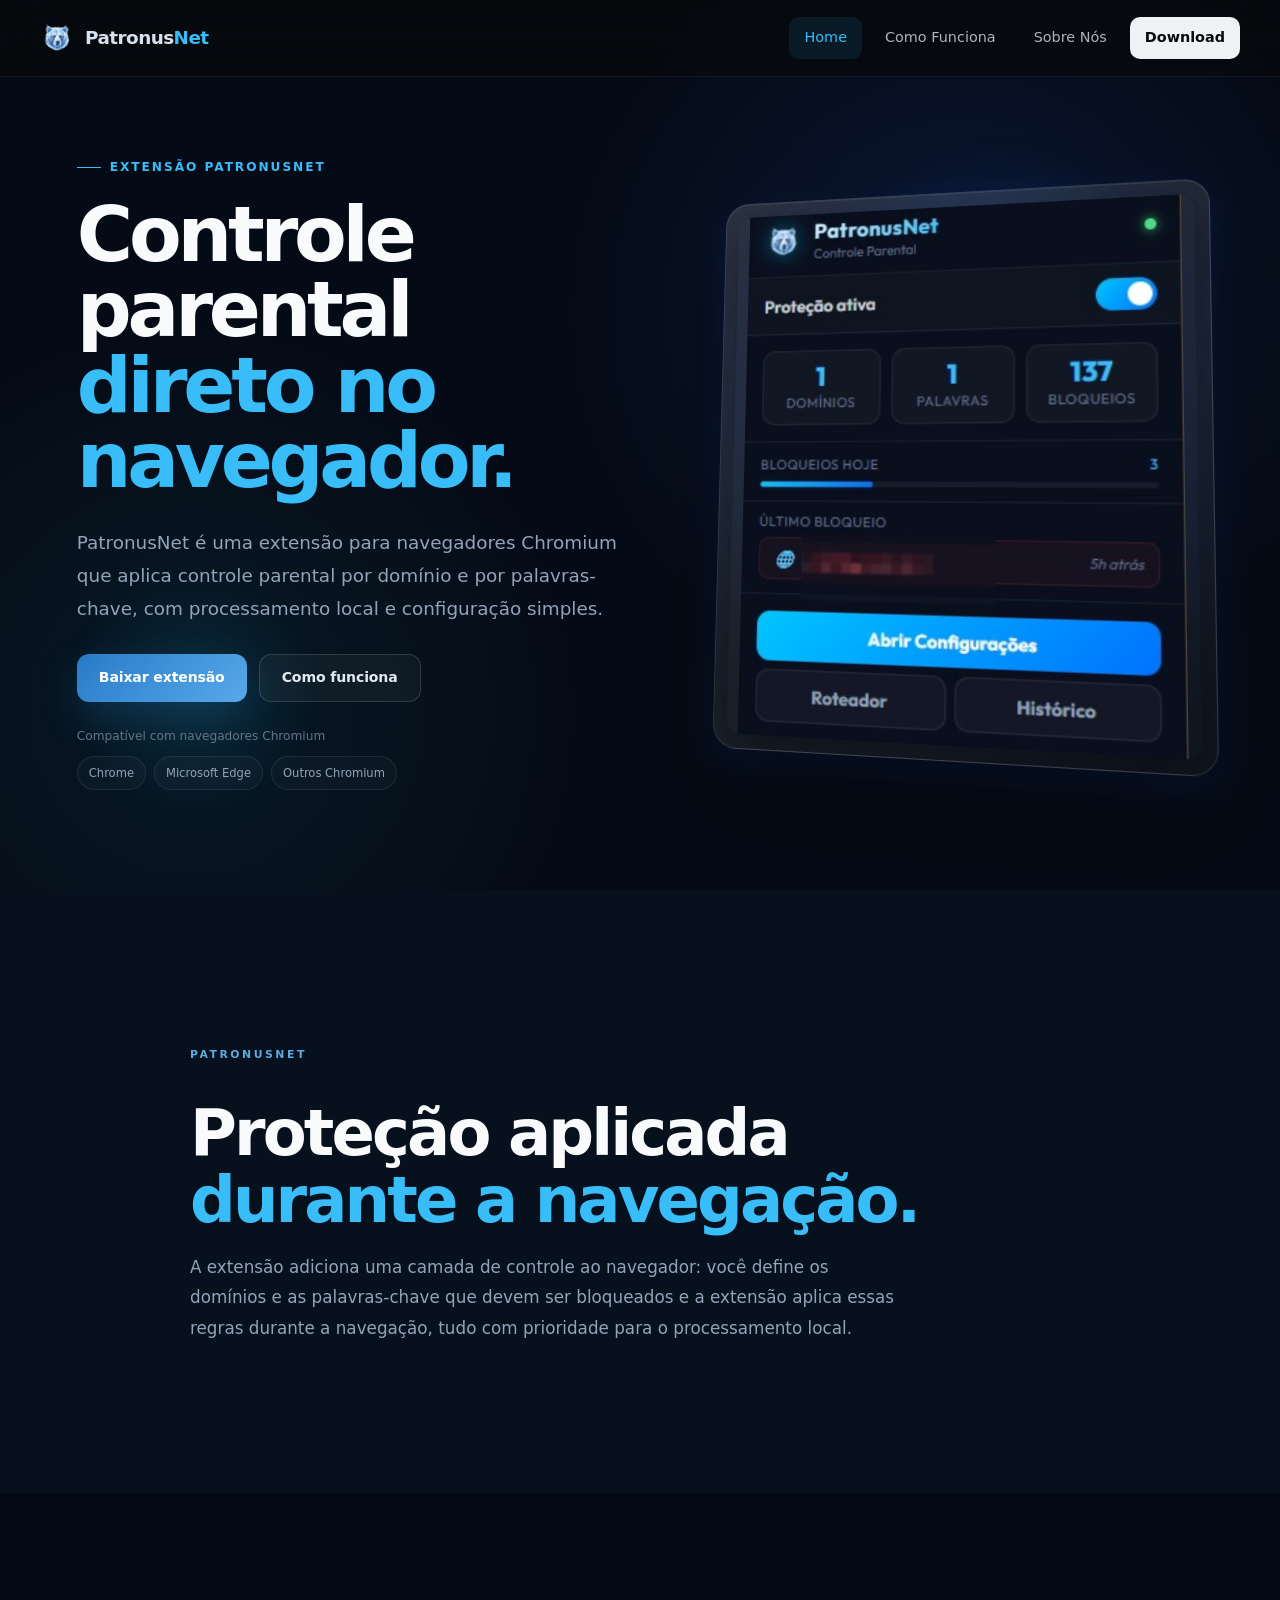
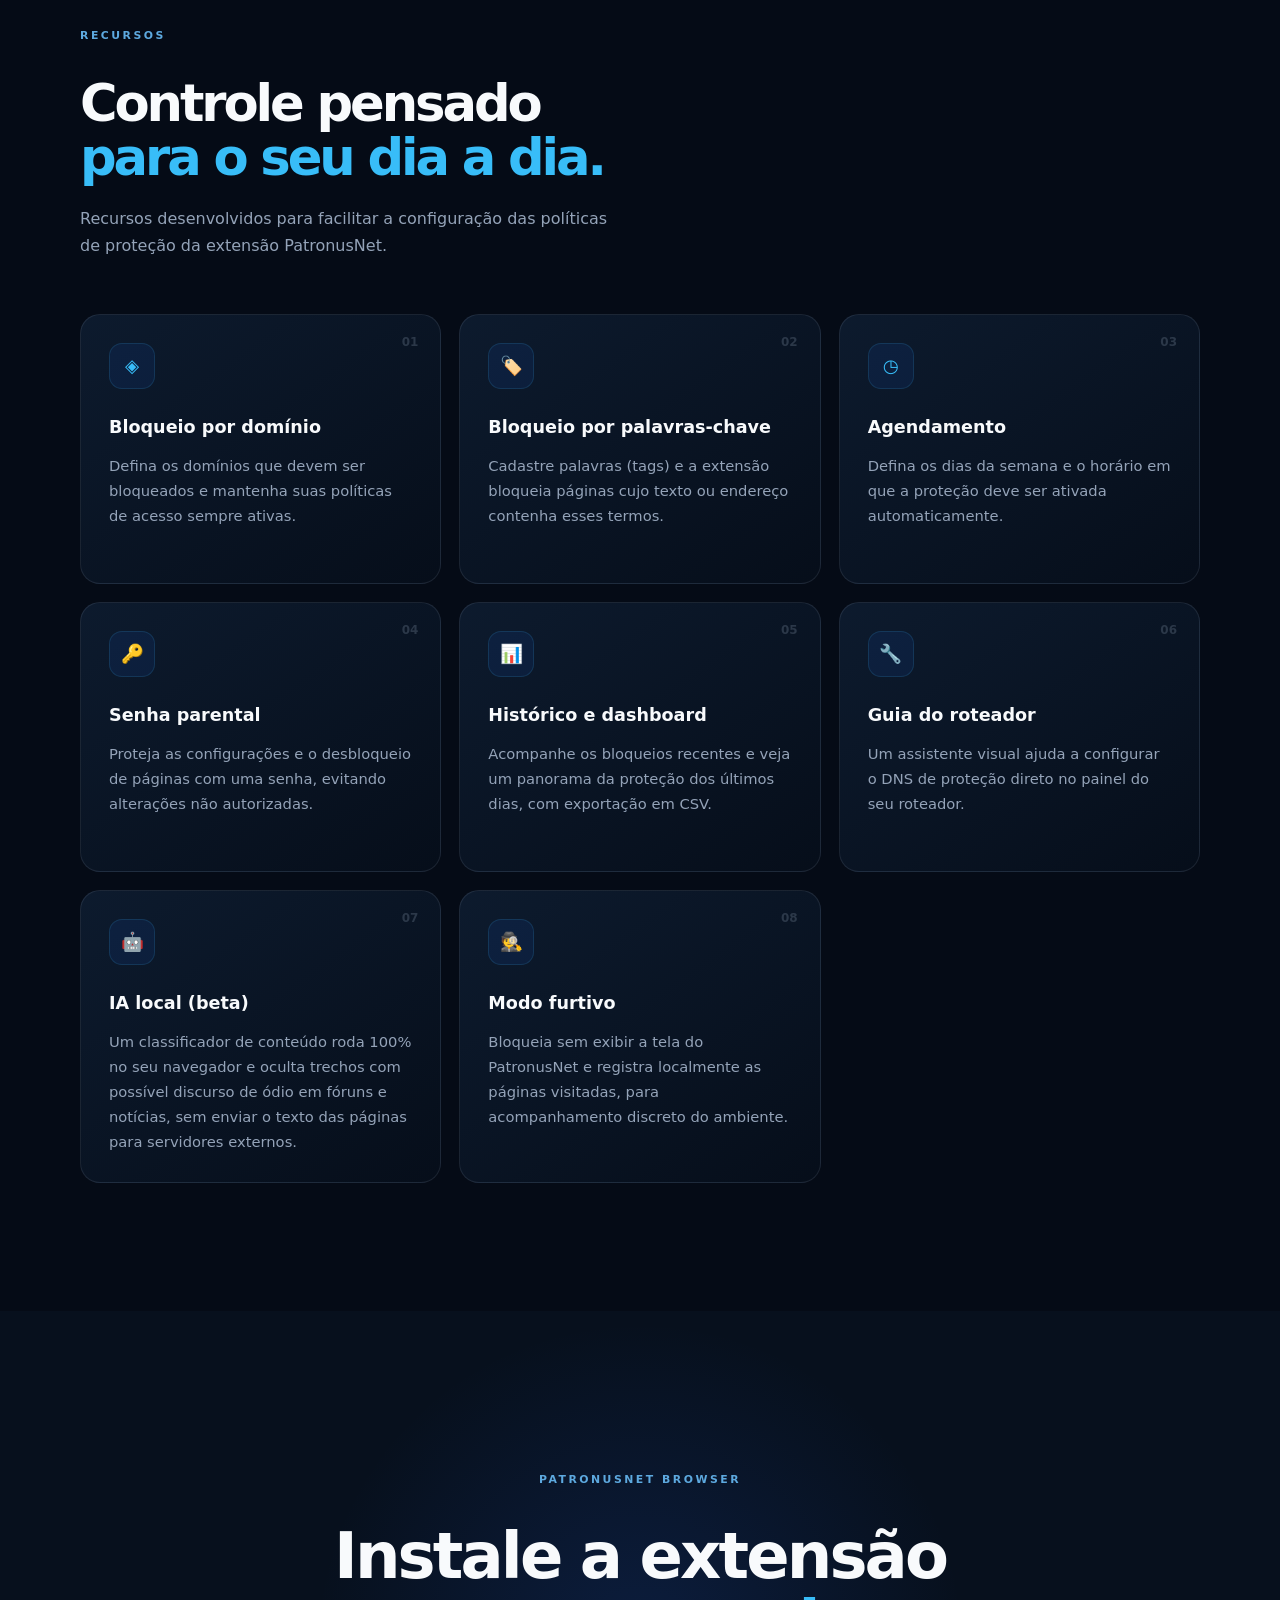
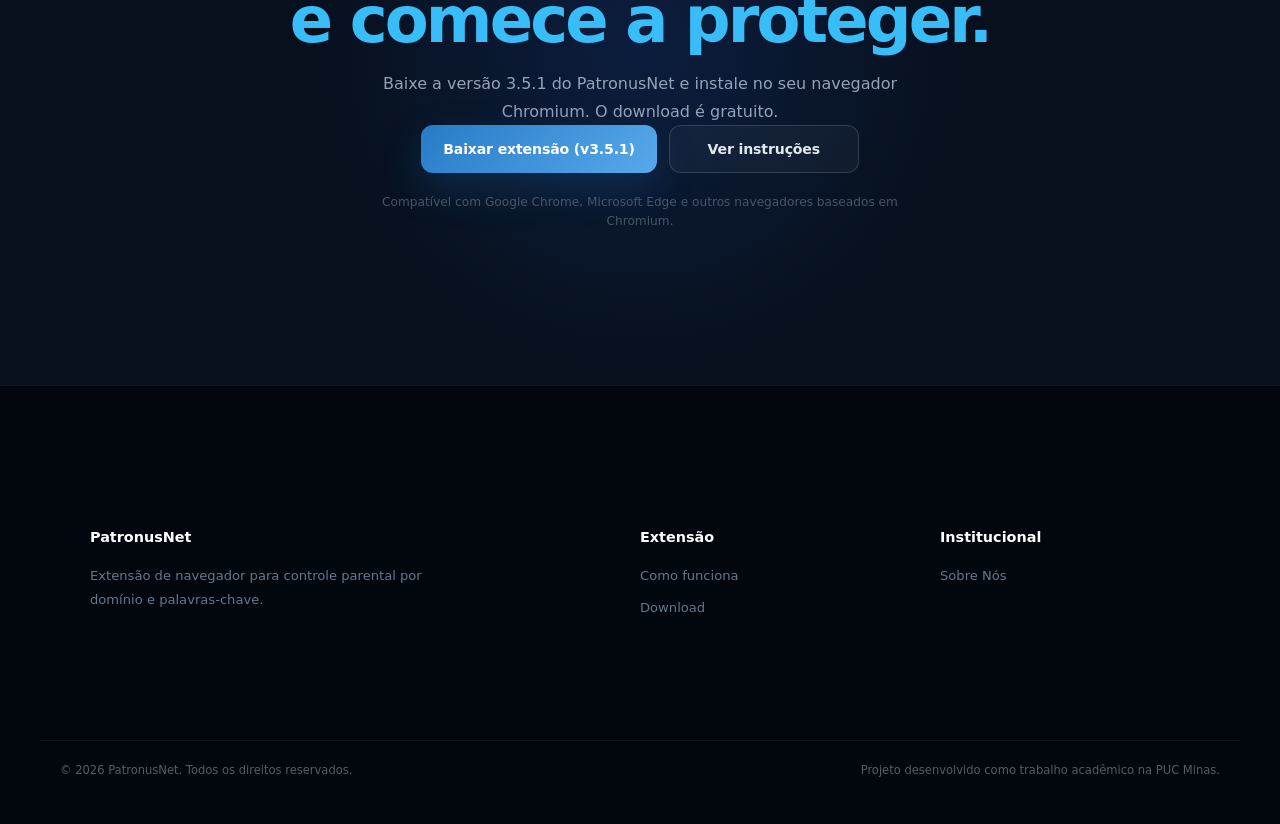
==== commit f3fa2c77: "style: Consolidate navbar styles into shared stylesheet - Remove duplicate header, navigation, and l" ====
--- a/index.html
+++ b/index.html
@@ -60,7 +60,7 @@
                 <li><a href="index.html" class="active" aria-current="page">Home</a></li>
                 <li><a href="como-funciona.html">Como Funciona</a></li>
                 <li><a href="sobre-nos.html">Sobre Nós</a></li>
-                <li><a href="navegador.html" class="nav-cta">Download</a></li>
+                <li><a href="navegador.html#download" class="nav-cta">Download</a></li>
             </ul>
 
         </nav>
@@ -125,16 +125,6 @@
             </div>
         </section>
 
-        <section class="cta-section">
-            <h2>Comece a Proteger sua Rede Agora</h2>
-            <p>PatronusNet é grátis e fácil de instalar. Configure a proteção em poucos minutos.</p>
-            <div class="cta-buttons">
-                <a href="produto.html" class="btn btn-primary">Baixar Extensão</a>
-                <a href="sobre-nos.html" class="btn btn-secondary">Conheça a Equipe</a>
-            </div>
-
-        </section>
-
         <!-- =====================================================
              INTRO
         ====================================================== -->
@@ -281,13 +271,13 @@
                 </h2>
 
                 <p>
-                    Baixe a versão 3.4 do PatronusNet e instale no seu navegador
+                    Baixe a versão 3.5.1 do PatronusNet e instale no seu navegador
                     Chromium. O download é gratuito.
                 </p>
 
                 <div class="purchase-buttons">
-                    <a href="code/patronusnet-browser-v3.4.zip" class="btn btn-primary" download>
-                        Baixar extensão (v3.4)
+                    <a href="code/patronusnet-v3.5.1.zip" class="btn btn-primary" download>
+                        Baixar extensão (v3.5.1)
                     </a>
 
                     <a href="navegador.html#download" class="btn btn-secondary">
--- a/assets/css/index.css
+++ b/assets/css/index.css
@@ -65,130 +65,15 @@
 
 /* =====================================================
    HEADER
+   A estrutura da navbar (header, container, links, CTA)
+   vem do style.css compartilhado para manter o mesmo
+   visual em todas as páginas. Aqui só ajustamos a cor
+   de marca do "Net" da logo.
 ===================================================== */
 
-.site-header {
-
-    position: fixed;
-
-    top: 0;
-    left: 0;
-
-    width: 100%;
-
-    height: 76px;
-
-    z-index: 1000;
-
-    background:
-        rgba(3,9,17,.78);
-
-    border-bottom:
-        1px solid rgba(255,255,255,.07);
-
-    backdrop-filter:
-        blur(18px);
-
-    -webkit-backdrop-filter:
-        blur(18px);
-}
-
-.nav-container {
-
-    width:
-        min(1180px, calc(100% - 40px));
-
-    height: 100%;
-
-    margin: auto;
-
-    display: flex;
-
-    align-items: center;
-
-    justify-content: space-between;
-}
-
-.logo-txt {
-
-    display: flex;
-
-    align-items: center;
-
-    gap: 10px;
-
-    color: white;
-
-    text-decoration: none;
-
-    font-size: 1.2rem;
-
-    font-weight: 700;
-
-    letter-spacing: -.04em;
-}
-
 .logo-txt > span > span {
 
     color: var(--blue-light);
-}
-
-.logo-icon {
-
-    width: 34px;
-    height: 34px;
-
-    object-fit: contain;
-}
-
-.nav-links {
-
-    display: flex;
-
-    align-items: center;
-
-    gap: 5px;
-
-    list-style: none;
-
-    margin: 0;
-    padding: 0;
-}
-
-.nav-links > li > a,
-.products-trigger {
-
-    color: #91a1b2;
-
-    text-decoration: none;
-
-    border: 0;
-
-    background: transparent;
-
-    padding: 10px 14px;
-
-    border-radius: 10px;
-
-    font: inherit;
-
-    font-size: .88rem;
-
-    cursor: pointer;
-
-    transition:
-        color .2s ease,
-        background .2s ease;
-}
-
-.nav-links > li > a:hover,
-.nav-links > li > a.active,
-.products-trigger:hover {
-
-    color: white;
-
-    background:
-        rgba(73,144,201,.10);
 }
 
 
@@ -1706,22 +1591,6 @@
 
 @media (max-width: 600px) {
 
-    .nav-links > li:not(.products-menu) {
-
-        display: none;
-    }
-
-    .products-dropdown {
-
-        position: fixed;
-
-        top: 70px;
-
-        right: 20px;
-
-        width: 270px;
-    }
-
     .home-hero h1 {
 
         font-size: 3.6rem;
--- a/assets/css/navegador.css
+++ b/assets/css/navegador.css
@@ -1524,6 +1524,9 @@
 
     position: relative;
 
+    /* Compensa a navbar fixa quando chega via âncora #download. */
+    scroll-margin-top: 90px;
+
     padding:
         clamp(100px, 12vw, 170px)
         20px;
